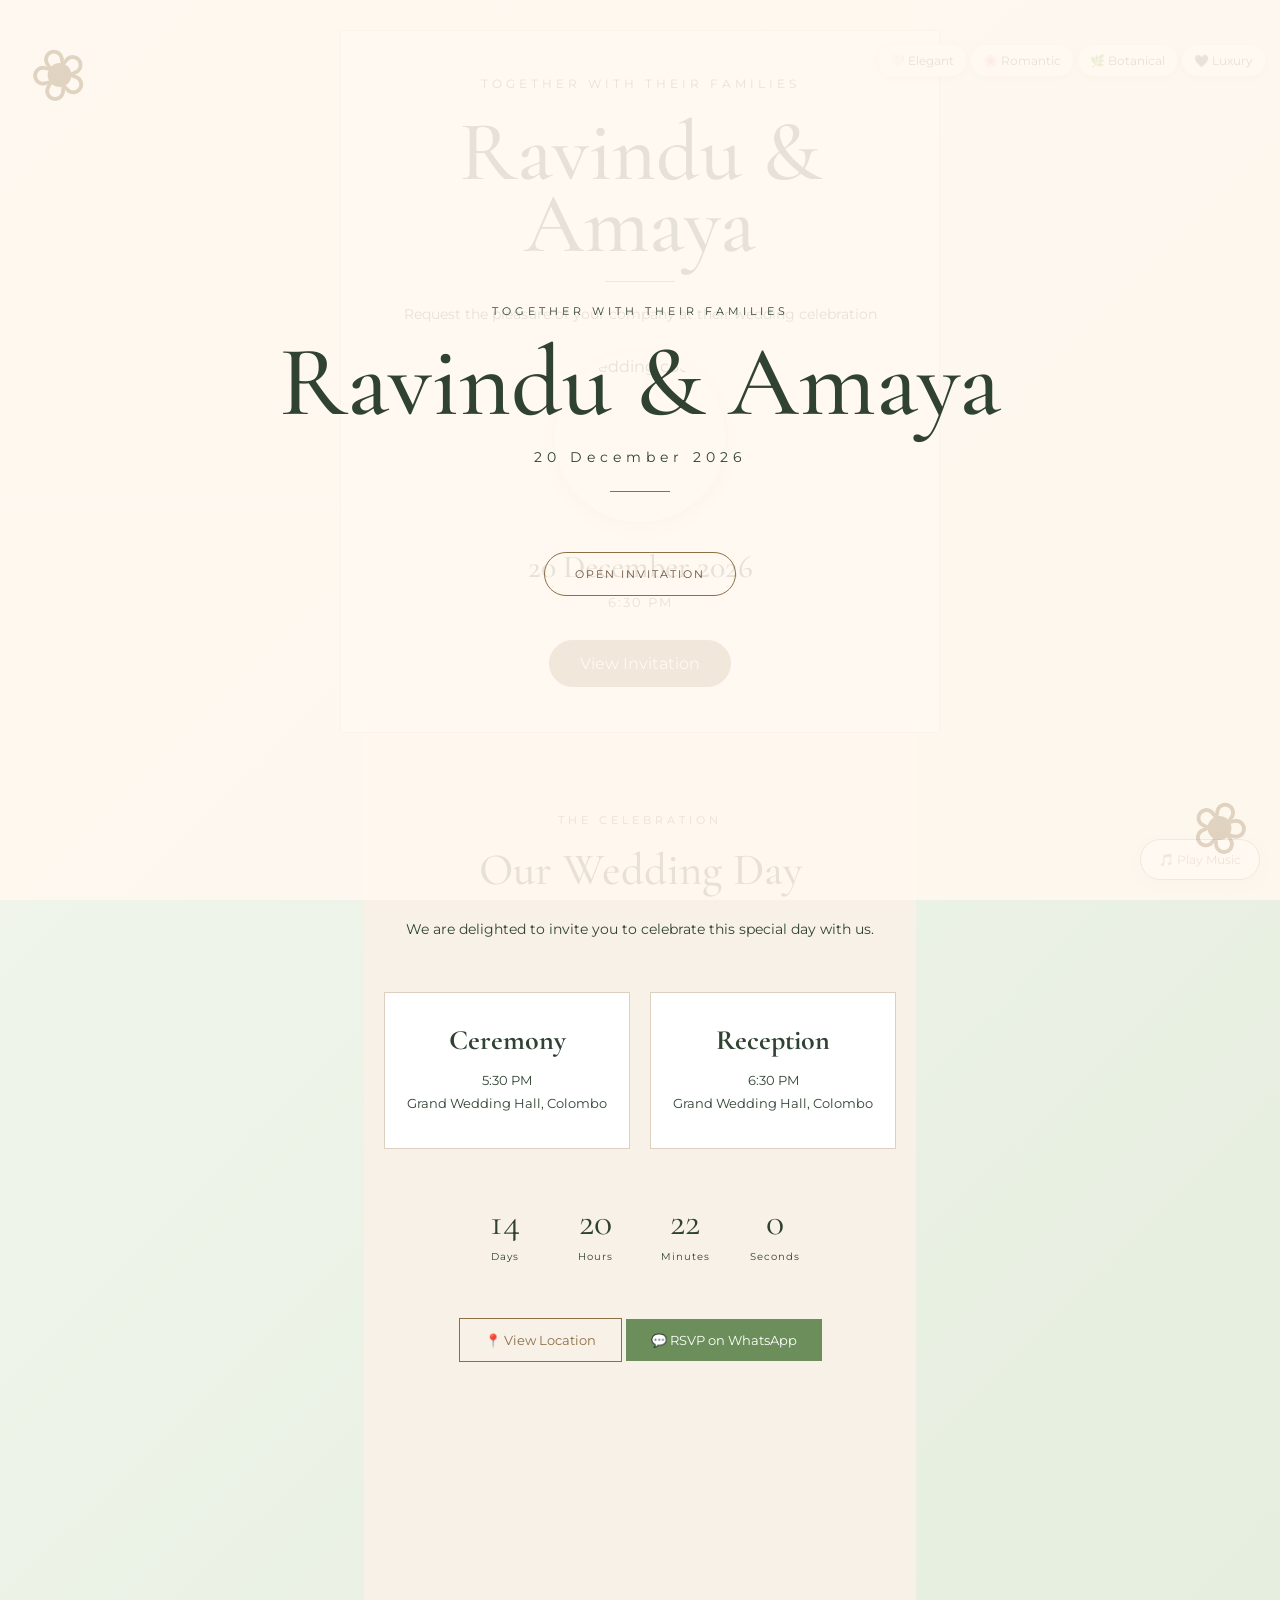
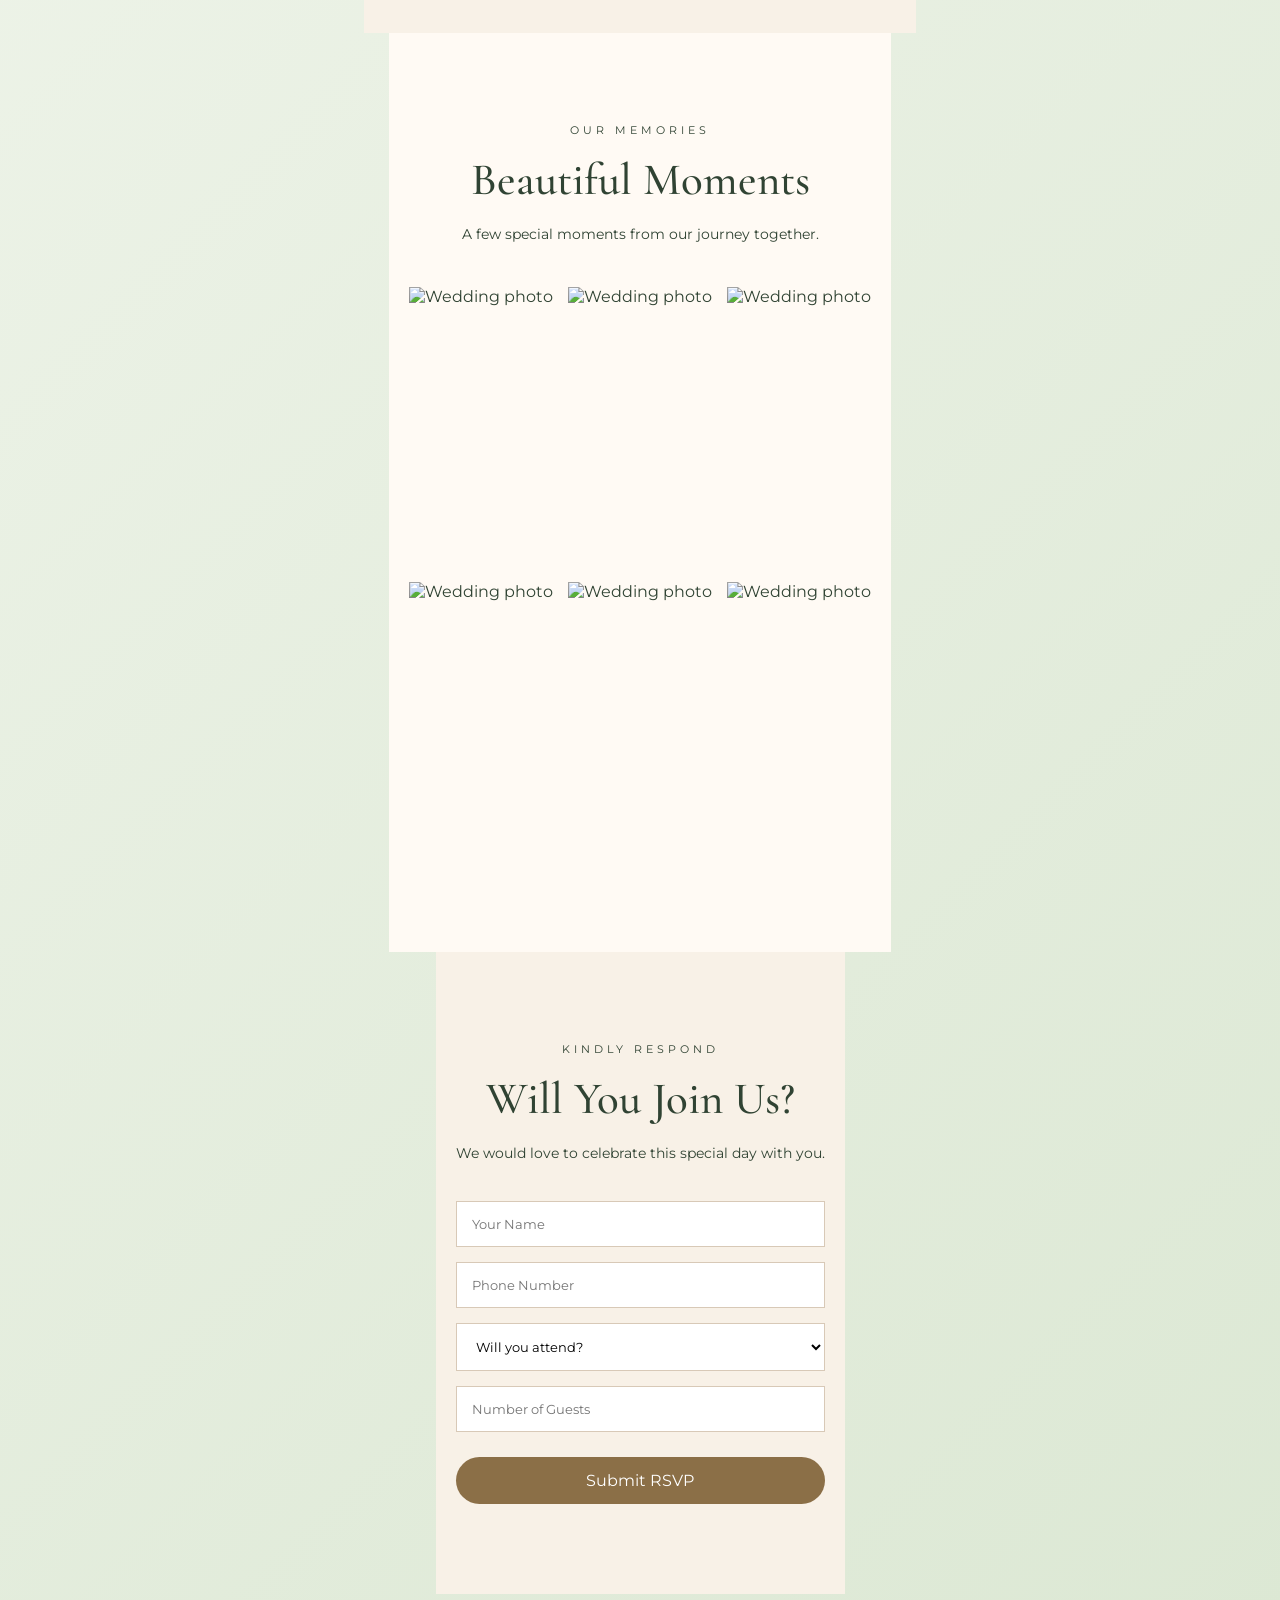
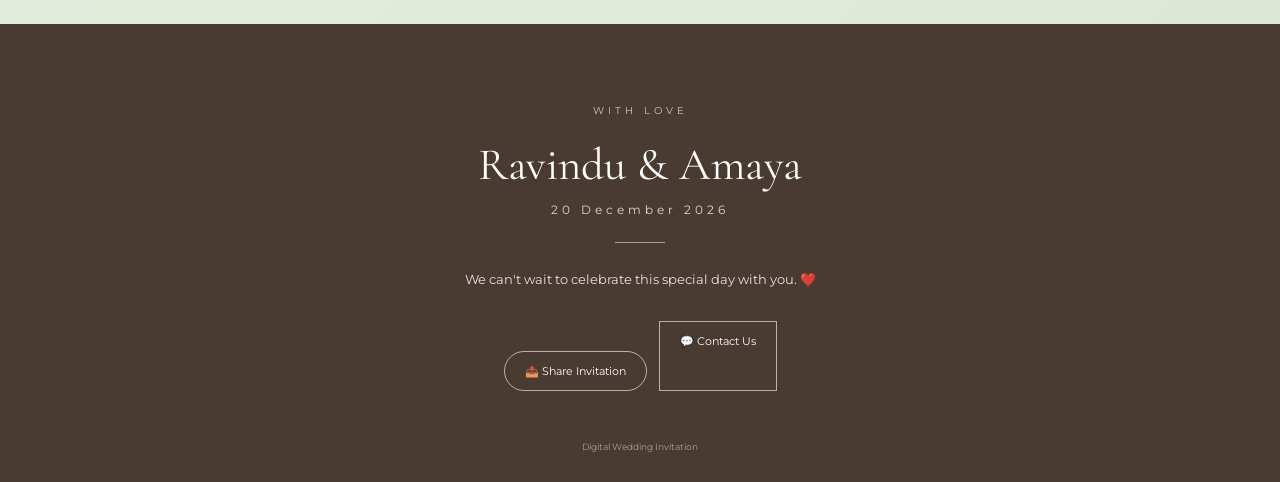
==== index.html @ 3d2cc55f "Add files via upload" ====
<!DOCTYPE html>
<html lang="en">

<head>
    <meta property="og:title"
      content="Kasun & Hiruni Wedding Invitation">

<meta property="og:description"
      content="You are warmly invited to celebrate our special day.">

<meta property="og:image"
      content="images/couple.jpg">

<meta property="og:type"
      content="website">

    <meta charset="UTF-8">

    <meta name="viewport"
          content="width=device-width, initial-scale=1.0">

    <title>Wedding Invitation</title>

    <link rel="stylesheet" href="style.css">


    <!-- Google Fonts -->

    <link rel="preconnect"
          href="https://fonts.googleapis.com">

    <link rel="preconnect"
          href="https://fonts.gstatic.com"
          crossorigin>

    <link href="https://fonts.googleapis.com/css2?family=Cormorant+Garamond:wght@400;500;600&family=Montserrat:wght@300;400&display=swap"
          rel="stylesheet">

</head>


<body id="weddingBody">
<div class="theme-selector">

    <button onclick="changeTheme('elegant')">
        🤍 Elegant
    </button>

    <button onclick="changeTheme('romantic')">
        🌸 Romantic
    </button>

    <button onclick="changeTheme('botanical')">
        🌿 Botanical
    </button>

    <button onclick="changeTheme('luxury')">
        🖤 Luxury
    </button>

</div>

<!-- =====================================
     OPENING SCREEN
===================================== -->

<div class="opening-screen"
     id="openingScreen">


    <div class="floating-hearts">

        <span>♡</span>
        <span>♡</span>
        <span>♡</span>
        <span>♡</span>
        <span>♡</span>

    </div>


    <div class="opening-content">


        <div class="flower flower-top">
            ❀
        </div>


        <div class="flower flower-bottom">
            ❀
        </div>


        <p class="opening-small">
            TOGETHER WITH THEIR FAMILIES
        </p>


        <h1 id="openingCoupleNames">
        </h1>


        <p class="opening-date"
           id="openingWeddingDate">
        </p>


        <div class="opening-line"></div>


        <button class="open-invitation"
                onclick="startInvitation()">

            OPEN INVITATION

        </button>


    </div>

</div>



<!-- =====================================
     MUSIC
===================================== -->

<audio id="weddingMusic"
       loop>

    <source src="music/wedding.mpeg"
            type="audio/mpeg">

</audio>


<button class="music-button"
        onclick="toggleMusic()">

    🎵
    <span id="musicText">
        Play Music
    </span>

</button>



<!-- =====================================
     MAIN CONTENT
===================================== -->

<main class="hero">


    <!-- HERO -->

    <div class="overlay">


        <p class="small-text">
            TOGETHER WITH THEIR FAMILIES
        </p>


        <h1 id="coupleNames">
        </h1>


        <div class="line"></div>


        <p class="invite-text">

            Request the pleasure of your company
            at their wedding celebration

        </p>


        <div class="couple-photo">

            <img src="images/couple.jpg"
                 alt="Wedding couple">

        </div>


        <h2 id="weddingDate">
        </h2>


        <p class="time"
           id="weddingTime">
        </p>


        <button onclick="openInvitation()">

            View Invitation

        </button>


    </div>



<!-- =====================================
     WEDDING DETAILS
===================================== -->

<section class="details"
         id="invitation">


    <p class="section-label">
        THE CELEBRATION
    </p>


    <h2>
        Our Wedding Day
    </h2>


    <p class="details-text">

        We are delighted to invite you
        to celebrate this special day with us.

    </p>



    <div class="event">


        <!-- CEREMONY -->

        <div class="event-box">


            <h3>
                Ceremony
            </h3>


            <p id="ceremonyTime">
            </p>


            <p id="ceremonyVenue">
            </p>


        </div>



        <!-- RECEPTION -->

        <div class="event-box">


            <h3>
                Reception
            </h3>


            <p id="receptionTime">
            </p>


            <p id="receptionVenue">
            </p>


        </div>


    </div>



    <!-- COUNTDOWN -->

    <div class="countdown">


        <div>

            <span id="days">
                00
            </span>

            <small>
                Days
            </small>

        </div>


        <div>

            <span id="hours">
                00
            </span>

            <small>
                Hours
            </small>

        </div>


        <div>

            <span id="minutes">
                00
            </span>

            <small>
                Minutes
            </small>

        </div>


        <div>

            <span id="seconds">
                00
            </span>

            <small>
                Seconds
            </small>

        </div>


    </div>



    <!-- GOOGLE MAPS -->

    <a class="map-button"
       id="mapLink"
       href="#"
       target="_blank">

        📍 View Location

    </a>



    <!-- WHATSAPP RSVP -->

    <a class="whatsapp-button"
       id="whatsappRSVP"
       href="#"
       target="_blank">

        💬 RSVP on WhatsApp

    </a>


</section>



<!-- =====================================
     GALLERY
===================================== -->

<section class="gallery"
         id="gallery">


    <p class="section-label">
        OUR MEMORIES
    </p>


    <h2>
        Beautiful Moments
    </h2>


    <p class="gallery-intro">

        A few special moments from our
        journey together.

    </p>


    <div class="gallery-grid">


        <div class="gallery-item"
             onclick="openLightbox(0)">

            <img src="images/photo1.jpg"
                 alt="Wedding photo"
                 loading="lazy">

        </div>


        <div class="gallery-item"
             onclick="openLightbox(1)">

            <img src="images/photo2.jpg"
                 alt="Wedding photo"
                 loading="lazy">

        </div>


        <div class="gallery-item"
             onclick="openLightbox(2)">

            <img src="images/photo3.jpg"
                 alt="Wedding photo"
                 loading="lazy">

        </div>


        <div class="gallery-item"
             onclick="openLightbox(3)">

            <img src="images/photo4.jpg"
                 alt="Wedding photo"
                 loading="lazy">

        </div>


        <div class="gallery-item"
             onclick="openLightbox(4)">

            <img src="images/photo5.jpg"
                 alt="Wedding photo"
                 loading="lazy">

        </div>


        <div class="gallery-item"
             onclick="openLightbox(5)">

            <img src="images/photo6.jpg"
                 alt="Wedding photo"
                 loading="lazy">

        </div>


    </div>

</section>



<!-- =====================================
     RSVP
===================================== -->

<section class="rsvp"
         id="rsvp">


    <p class="section-label">
        KINDLY RESPOND
    </p>


    <h2>
        Will You Join Us?
    </h2>


    <p class="rsvp-intro">

        We would love to celebrate
        this special day with you.

    </p>


    <form id="rsvpForm">


        <input type="text"
               id="guestName"
               placeholder="Your Name"
               required>


        <input type="tel"
               id="guestPhone"
               placeholder="Phone Number"
               required>


        <select id="attendance"
                required>

            <option value="">
                Will you attend?
            </option>

            <option value="Yes, I will attend">
                Yes, I will attend ❤️
            </option>

            <option value="Sorry, I cannot attend">
                Sorry, I cannot attend
            </option>

        </select>


        <input type="number"
               id="guestCount"
               min="1"
               max="10"
               placeholder="Number of Guests"
               required>


        <button type="submit">
            Submit RSVP
        </button>


    </form>


</section>


</main>



<!-- =====================================
     PHOTO LIGHTBOX
===================================== -->

<div class="lightbox"
     id="lightbox">


    <button class="close-btn"
            onclick="closeLightbox()">

        ×

    </button>


    <button class="prev-btn"
            onclick="changePhoto(-1)">

        ‹

    </button>


    <img id="lightboxImage"
         src=""
         alt="Wedding photo">


    <button class="next-btn"
            onclick="changePhoto(1)">

        ›

    </button>


</div>



<!-- =====================================
     FOOTER
===================================== -->

<footer class="footer">


    <div class="footer-content">


        <p class="footer-small">
            WITH LOVE
        </p>


        <h2 id="footerCoupleNames">
        </h2>


        <p class="footer-date"
           id="footerWeddingDate">
        </p>


        <div class="footer-line"></div>


        <p class="footer-message">

            We can't wait to celebrate
            this special day with you. ❤️

        </p>


        <div class="footer-buttons">


            <button onclick="shareInvitation()">

                📤 Share Invitation

            </button>


            <a id="contactWhatsApp"
               href="#"
               target="_blank">

                💬 Contact Us

            </a>


        </div>


        <p class="copyright">

            Digital Wedding Invitation

        </p>


    </div>


</footer>



<!-- =====================================
     JAVASCRIPT
===================================== -->

<script src="config.js"></script>

<script src="script.js"></script>


</body>

</html>
---- style.css ----
* {
    margin: 0;
    padding: 0;
    box-sizing: border-box;
}

body {
    font-family: Georgia, serif;
    background: #f8f1e7;
    color: #4b3a2f;
}

.hero {
    min-height: 100vh;

    display: flex;
    flex-direction: column;
    justify-content: center;
    align-items: center;

    text-align: center;

    padding: 30px;
}

.welcome {
    font-size: 18px;
    margin-bottom: 20px;
}

h1 {
    font-size: 55px;
    font-weight: normal;
    margin-bottom: 20px;
}

.invite {
    font-size: 18px;
    margin-bottom: 25px;
}

h2 {
    font-size: 28px;
    margin-bottom: 10px;
}

button {
    margin-top: 30px;
    padding: 12px 30px;

    border: none;
    border-radius: 25px;

    background: #8b6f47;
    color: white;

    font-size: 16px;
    cursor: pointer;
}
* {
    margin: 0;
    padding: 0;
    box-sizing: border-box;
}

body {
    font-family: 'Montserrat', sans-serif;
    color: #4a3b32;
}

.hero {
    min-height: 100vh;

    background:
        linear-gradient(
            rgba(255, 248, 239, 0.82),
            rgba(255, 248, 239, 0.82)
        ),
        url("images/couple.jpg");

    background-size: cover;
    background-position: center;

    display: flex;
    justify-content: center;
    align-items: center;

    padding: 30px 15px;
}

.overlay {
    width: 100%;
    max-width: 600px;

    text-align: center;

    padding: 45px 25px;

    background: rgba(255, 255, 255, 0.75);

    border: 1px solid rgba(140, 110, 70, 0.3);

    backdrop-filter: blur(5px);
}

.small-text {
    font-size: 12px;
    letter-spacing: 4px;
    margin-bottom: 25px;
}

h1 {
    font-family: 'Cormorant Garamond', serif;

    font-size: clamp(55px, 12vw, 85px);

    font-weight: 500;

    line-height: 0.85;

    margin-bottom: 20px;
}

h1 span {
    display: block;

    font-size: 35px;

    margin: 10px 0;
}

.line {
    width: 70px;
    height: 1px;

    background: #8b6f47;

    margin: 20px auto;
}

.invite-text {
    font-size: 14px;

    line-height: 1.8;

    margin-bottom: 25px;
}

.couple-photo {
    width: 170px;
    height: 170px;

    margin: 0 auto 25px;

    border-radius: 50%;

    overflow: hidden;

    border: 5px solid rgba(255, 255, 255, 0.8);

    box-shadow: 0 5px 20px rgba(0,0,0,0.15);
}

.couple-photo img {
    width: 100%;
    height: 100%;

    object-fit: cover;
}

h2 {
    font-family: 'Cormorant Garamond', serif;

    font-size: 32px;

    font-weight: 500;

    margin-bottom: 8px;
}

.time {
    font-size: 13px;

    letter-spacing: 2px;
}

button {
    margin-top: 30px;

    padding: 13px 30px;

    border: 1px solid #8b6f47;

    background: #8b6f47;

    color: white;

    font-family: 'Montserrat', sans-serif;

    cursor: pointer;

    transition: 0.3s;
}

button:hover {
    background: transparent;

    color: #8b6f47;
}
.details {
    min-height: 100vh;

    padding: 80px 20px;

    text-align: center;

    background: #f8f1e7;
}

.section-label {
    font-size: 11px;

    letter-spacing: 4px;

    margin-bottom: 15px;
}

.details h2 {
    font-size: 45px;

    margin-bottom: 20px;
}

.details-text {
    max-width: 500px;

    margin: auto;

    line-height: 1.8;

    font-size: 14px;
}

.event {
    max-width: 600px;

    margin: 50px auto;

    display: flex;

    gap: 20px;
}

.event-box {
    flex: 1;

    padding: 30px 15px;

    background: white;

    border: 1px solid #ddd0c0;
}

.event-box h3 {
    font-family: 'Cormorant Garamond', serif;

    font-size: 28px;

    margin-bottom: 15px;
}

.event-box p {
    font-size: 13px;

    margin: 7px;
}

.countdown {
    display: flex;

    justify-content: center;

    gap: 25px;

    margin: 40px 0;
}

.countdown div {
    min-width: 65px;
}

.countdown span {
    display: block;

    font-family: 'Cormorant Garamond', serif;

    font-size: 38px;
}

.countdown small {
    font-size: 10px;

    letter-spacing: 1px;
}

.map-button {
    display: inline-block;

    padding: 13px 25px;

    border: 1px solid #8b6f47;

    color: #8b6f47;

    text-decoration: none;

    font-size: 13px;

    transition: 0.3s;
}

.map-button:hover {
    background: #8b6f47;

    color: white;
}

@media (max-width: 600px) {

    .event {
        flex-direction: column;
    }

    .countdown {
        gap: 12px;
    }

    .countdown span {
        font-size: 30px;
    }

}
.gallery {
    padding: 90px 20px;

    text-align: center;

    background: #fffaf4;
}

.gallery h2 {
    font-size: 45px;

    margin-bottom: 15px;
}

.gallery-intro {
    font-size: 14px;

    line-height: 1.8;

    margin-bottom: 40px;
}

.gallery-grid {
    max-width: 900px;

    margin: auto;

    display: grid;

    grid-template-columns: repeat(3, 1fr);

    gap: 15px;
}

.gallery-item {
    height: 280px;

    overflow: hidden;

    cursor: pointer;
}

.gallery-item img {
    width: 100%;
    height: 100%;

    object-fit: cover;

    transition: transform 0.5s ease;
}

.gallery-item:hover img {
    transform: scale(1.08);
}


@media (max-width: 700px) {

    .gallery-grid {
        grid-template-columns: repeat(2, 1fr);
    }

    .gallery-item {
        height: 220px;
    }

}

@media (max-width: 450px) {

    .gallery-grid {
        grid-template-columns: 1fr 1fr;
    }

    .gallery-item {
        height: 180px;
    }

}
/* LIGHTBOX */

.lightbox {
    position: fixed;

    top: 0;
    left: 0;

    width: 100%;
    height: 100%;

    background: rgba(0, 0, 0, 0.92);

    display: none;

    justify-content: center;
    align-items: center;

    z-index: 9999;
}

.lightbox img {
    max-width: 85%;
    max-height: 85%;

    object-fit: contain;
}

.close-btn,
.prev-btn,
.next-btn {
    position: absolute;

    border: none;

    background: transparent;

    color: white;

    cursor: pointer;

    font-size: 45px;

    padding: 10px;
}

.close-btn {
    top: 20px;
    right: 25px;

    font-size: 40px;
}

.prev-btn {
    left: 20px;
}

.next-btn {
    right: 20px;
}

.close-btn:hover,
.prev-btn:hover,
.next-btn:hover {
    opacity: 0.6;
}
.whatsapp-button {
    display: inline-block;

    margin-top: 15px;

    padding: 13px 25px;

    background: #6b8e5a;

    color: white;

    text-decoration: none;

    font-size: 13px;

    transition: 0.3s;
}

.whatsapp-button:hover {
    opacity: 0.8;
}
.music-button {
    position: fixed;

    bottom: 20px;
    right: 20px;

    z-index: 1000;

    padding: 12px 18px;

    border: 1px solid #8b6f47;

    border-radius: 30px;

    background: rgba(255, 255, 255, 0.9);

    color: #6b5238;

    font-family: 'Montserrat', sans-serif;

    font-size: 12px;

    cursor: pointer;

    box-shadow: 0 4px 15px rgba(0,0,0,0.1);
}

.music-button:hover {
    background: #8b6f47;

    color: white;
}
/* OPENING SCREEN */

.opening-screen {
    position: fixed;

    top: 0;
    left: 0;

    width: 100%;
    height: 100vh;

    z-index: 10000;

    display: flex;

    justify-content: center;
    align-items: center;

    text-align: center;

    background:
        linear-gradient(
            rgba(255, 248, 239, 0.88),
            rgba(255, 248, 239, 0.88)
        ),
        url("images/couple.jpg");

    background-size: cover;
    background-position: center;

    transition: opacity 1s ease,
                visibility 1s ease;
}

.opening-content {
    padding: 40px 25px;

    animation: openingFade 1.5s ease;
}

.opening-small {
    font-size: 11px;

    letter-spacing: 4px;

    margin-bottom: 25px;
}

.opening-content h1 {
    font-family: 'Cormorant Garamond', serif;

    font-size: clamp(60px, 14vw, 100px);

    font-weight: 500;

    line-height: 0.8;

    margin-bottom: 25px;
}

.opening-content h1 span {
    display: block;

    font-size: 35px;

    margin: 12px 0;
}

.opening-date {
    font-size: 14px;

    letter-spacing: 5px;

    margin-bottom: 25px;
}

.opening-line {
    width: 60px;

    height: 1px;

    background: #8b6f47;

    margin: 0 auto 30px;
}

.open-invitation {
    padding: 14px 30px;

    border: 1px solid #8b6f47;

    background: transparent;

    color: #6b5238;

    font-family: 'Montserrat', sans-serif;

    font-size: 11px;

    letter-spacing: 2px;

    cursor: pointer;

    transition: 0.4s;
}

.open-invitation:hover {
    background: #8b6f47;

    color: white;
}


/* OPENING ANIMATION */

@keyframes openingFade {

    from {
        opacity: 0;

        transform: translateY(20px);
    }

    to {
        opacity: 1;

        transform: translateY(0);
    }

}


/* SCREEN CLOSE */

.opening-screen.hide {
    opacity: 0;

    visibility: hidden;

    pointer-events: none;
}
.flower {
    position: absolute;

    font-size: 70px;

    color: #a88f6a;

    opacity: 0.35;

    pointer-events: none;

    animation: flowerFloat 4s ease-in-out infinite;
}

.flower-top {
    top: 30px;
    left: 30px;

    transform: rotate(-20deg);
}

.flower-bottom {
    bottom: 30px;
    right: 30px;

    transform: rotate(20deg);

    animation-delay: 1s;
}

@keyframes flowerFloat {

    0%,
    100% {
        transform: translateY(0) rotate(0deg);
    }

    50% {
        transform: translateY(-10px) rotate(5deg);
    }

}
.floating-hearts {
    position: fixed;

    bottom: 0;
    left: 0;

    width: 100%;
    height: 100%;

    pointer-events: none;

    overflow: hidden;

    z-index: 5;
}

.floating-hearts span {
    position: absolute;

    bottom: -30px;

    font-size: 20px;

    opacity: 0;

    animation: heartFloat 8s linear infinite;
}

.floating-hearts span:nth-child(1) {
    left: 10%;
    animation-delay: 1s;
}

.floating-hearts span:nth-child(2) {
    left: 30%;
    animation-delay: 3s;
}

.floating-hearts span:nth-child(3) {
    left: 50%;
    animation-delay: 5s;
}

.floating-hearts span:nth-child(4) {
    left: 70%;
    animation-delay: 2s;
}

.floating-hearts span:nth-child(5) {
    left: 90%;
    animation-delay: 4s;
}

@keyframes heartFloat {

    0% {
        bottom: -30px;
        opacity: 0;
    }

    20% {
        opacity: 0.5;
    }

    80% {
        opacity: 0.3;
    }

    100% {
        bottom: 100%;
        opacity: 0;
    }

}
.rsvp {
    padding: 90px 20px;

    text-align: center;

    background: #f8f1e7;
}

.rsvp h2 {
    font-size: 45px;

    margin-bottom: 15px;
}

.rsvp-intro {
    font-size: 14px;

    line-height: 1.8;

    margin-bottom: 35px;
}

#rsvpForm {
    width: 100%;

    max-width: 450px;

    margin: auto;

    display: flex;

    flex-direction: column;

    gap: 15px;
}

#rsvpForm input,
#rsvpForm select {
    width: 100%;

    padding: 14px 15px;

    border: 1px solid #d8c9b7;

    background: white;

    font-family: 'Montserrat', sans-serif;

    font-size: 13px;

    outline: none;
}

#rsvpForm input:focus,
#rsvpForm select:focus {
    border-color: #8b6f47;
}

#rsvpForm button {
    margin-top: 10px;

    padding: 14px;

    border: none;

    background: #8b6f47;

    color: white;

    font-family: 'Montserrat', sans-serif;

    cursor: pointer;

    transition: 0.3s;
}

#rsvpForm button:hover {
    opacity: 0.8;
}
.footer {
    padding: 80px 20px 30px;

    text-align: center;

    background: #4a3b32;

    color: white;
}

.footer-content {
    max-width: 600px;

    margin: auto;
}

.footer-small {
    font-size: 10px;

    letter-spacing: 4px;

    opacity: 0.7;

    margin-bottom: 20px;
}

.footer h2 {
    font-family: 'Cormorant Garamond', serif;

    font-size: 45px;

    font-weight: 400;

    margin-bottom: 10px;
}

.footer-date {
    font-size: 12px;

    letter-spacing: 4px;

    opacity: 0.8;
}

.footer-line {
    width: 50px;

    height: 1px;

    background: rgba(255,255,255,0.5);

    margin: 25px auto;
}

.footer-message {
    font-size: 13px;

    line-height: 1.8;

    opacity: 0.85;
}

.footer-buttons {
    display: flex;

    justify-content: center;

    gap: 12px;

    margin-top: 30px;

    flex-wrap: wrap;
}

.footer-buttons button,
.footer-buttons a {
    padding: 12px 20px;

    border: 1px solid rgba(255,255,255,0.6);

    background: transparent;

    color: white;

    text-decoration: none;

    font-family: 'Montserrat', sans-serif;

    font-size: 11px;

    cursor: pointer;

    transition: 0.3s;
}

.footer-buttons button:hover,
.footer-buttons a:hover {
    background: white;

    color: #4a3b32;
}

.copyright {
    margin-top: 50px;

    font-size: 9px;

    opacity: 0.5;
}
.order-container {
    max-width: 600px;
    margin: 40px auto;
    padding: 30px;
    background: white;
    border-radius: 15px;
    box-shadow: 0 5px 25px rgba(0,0,0,0.1);
}

.order-container h1 {
    text-align: center;
    margin-bottom: 10px;
}

.order-container h2 {
    margin-top: 30px;
}

.order-container label {
    display: block;
    margin-top: 15px;
    margin-bottom: 5px;
    font-weight: bold;
}

.order-container input,
.order-container textarea {
    width: 100%;
    padding: 12px;
    border: 1px solid #ddd;
    border-radius: 8px;
    box-sizing: border-box;
}

.order-container button {
    width: 100%;
    padding: 14px;
    margin-top: 25px;
    border: none;
    border-radius: 8px;
    background: #222;
    color: white;
    font-size: 16px;
    cursor: pointer;
}
/* Mobile Responsive Design */

@media (max-width: 768px) {

    body {
        font-size: 16px;
    }

    .hero {
        min-height: 100vh;
        padding: 30px 20px;
    }

    .hero h1 {
        font-size: 42px;
        line-height: 1.1;
    }

    .hero p {
        font-size: 16px;
    }

    .couple-image {
        width: 220px;
        height: 220px;
    }

    .event-container {
        grid-template-columns: 1fr;
        gap: 20px;
    }

    .gallery {
        grid-template-columns: repeat(2, 1fr);
        gap: 10px;
    }

    .gallery img {
        width: 100%;
        height: 160px;
        object-fit: cover;
    }

    .countdown {
        grid-template-columns: repeat(2, 1fr);
        gap: 10px;
    }

    .countdown-box {
        padding: 15px 5px;
    }

    .countdown-box h2 {
        font-size: 28px;
    }

    .map-button,
    .whatsapp-button,
    .share-button {
        width: 90%;
        max-width: 350px;
    }

    .rsvp-form {
        width: 90%;
        margin: auto;
    }

}
@media (max-width: 480px) {

    .hero h1 {
        font-size: 34px;
    }

    .hero {
        padding: 20px 15px;
    }

    .couple-image {
        width: 180px;
        height: 180px;
    }

    .gallery img {
        height: 130px;
    }

    .countdown-box h2 {
        font-size: 24px;
    }

}
/* Elegant White Theme */

.theme-elegant {
    background: #fffaf7;
    color: #333;
}

.theme-elegant .hero {
    background: linear-gradient(
        135deg,
        #fffaf7,
        #f7eee8
    );
}

.theme-elegant .hero h1 {
    font-family: "Cormorant Garamond", serif;
    letter-spacing: 2px;
}

.theme-elegant .event-card {
    background: #ffffff;
    border: 1px solid #eadfd8;
}

.theme-elegant button,
.theme-elegant .map-button,
.theme-elegant .whatsapp-button {
    background: #8b6f61;
    color: white;
}
.theme-romantic {
    background: #fff5f7;
    color: #4a3036;
}

.theme-romantic .hero {
    background: linear-gradient(
        135deg,
        #fff5f7,
        #f9dfe5
    );
}
.theme-botanical {
    background: #f5f8f1;
    color: #304333;
}

.theme-botanical .hero {
    background: linear-gradient(
        135deg,
        #f5f8f1,
        #dce8d4
    );
}
.theme-luxury {
    background: #151515;
    color: #f5f5f5;
}

.theme-luxury .hero {
    background: #151515;
}

.theme-luxury .event-card {
    background: #222;
    color: white;
}
.theme-selector {
    position: fixed;
    top: 15px;
    right: 15px;
    z-index: 9999;

    display: flex;
    gap: 5px;
    flex-wrap: wrap;
    justify-content: flex-end;
}

.theme-selector button {
    padding: 8px 12px;
    border: none;
    border-radius: 20px;
    background: white;
    color: #333;
    box-shadow: 0 2px 10px rgba(0,0,0,0.15);
    cursor: pointer;
    font-size: 12px;
}
@media (max-width: 480px) {

    .theme-selector {
        top: 10px;
        right: 10px;
        left: 10px;

        justify-content: center;
    }

    .theme-selector button {
        font-size: 11px;
        padding: 7px 10px;
    }

}
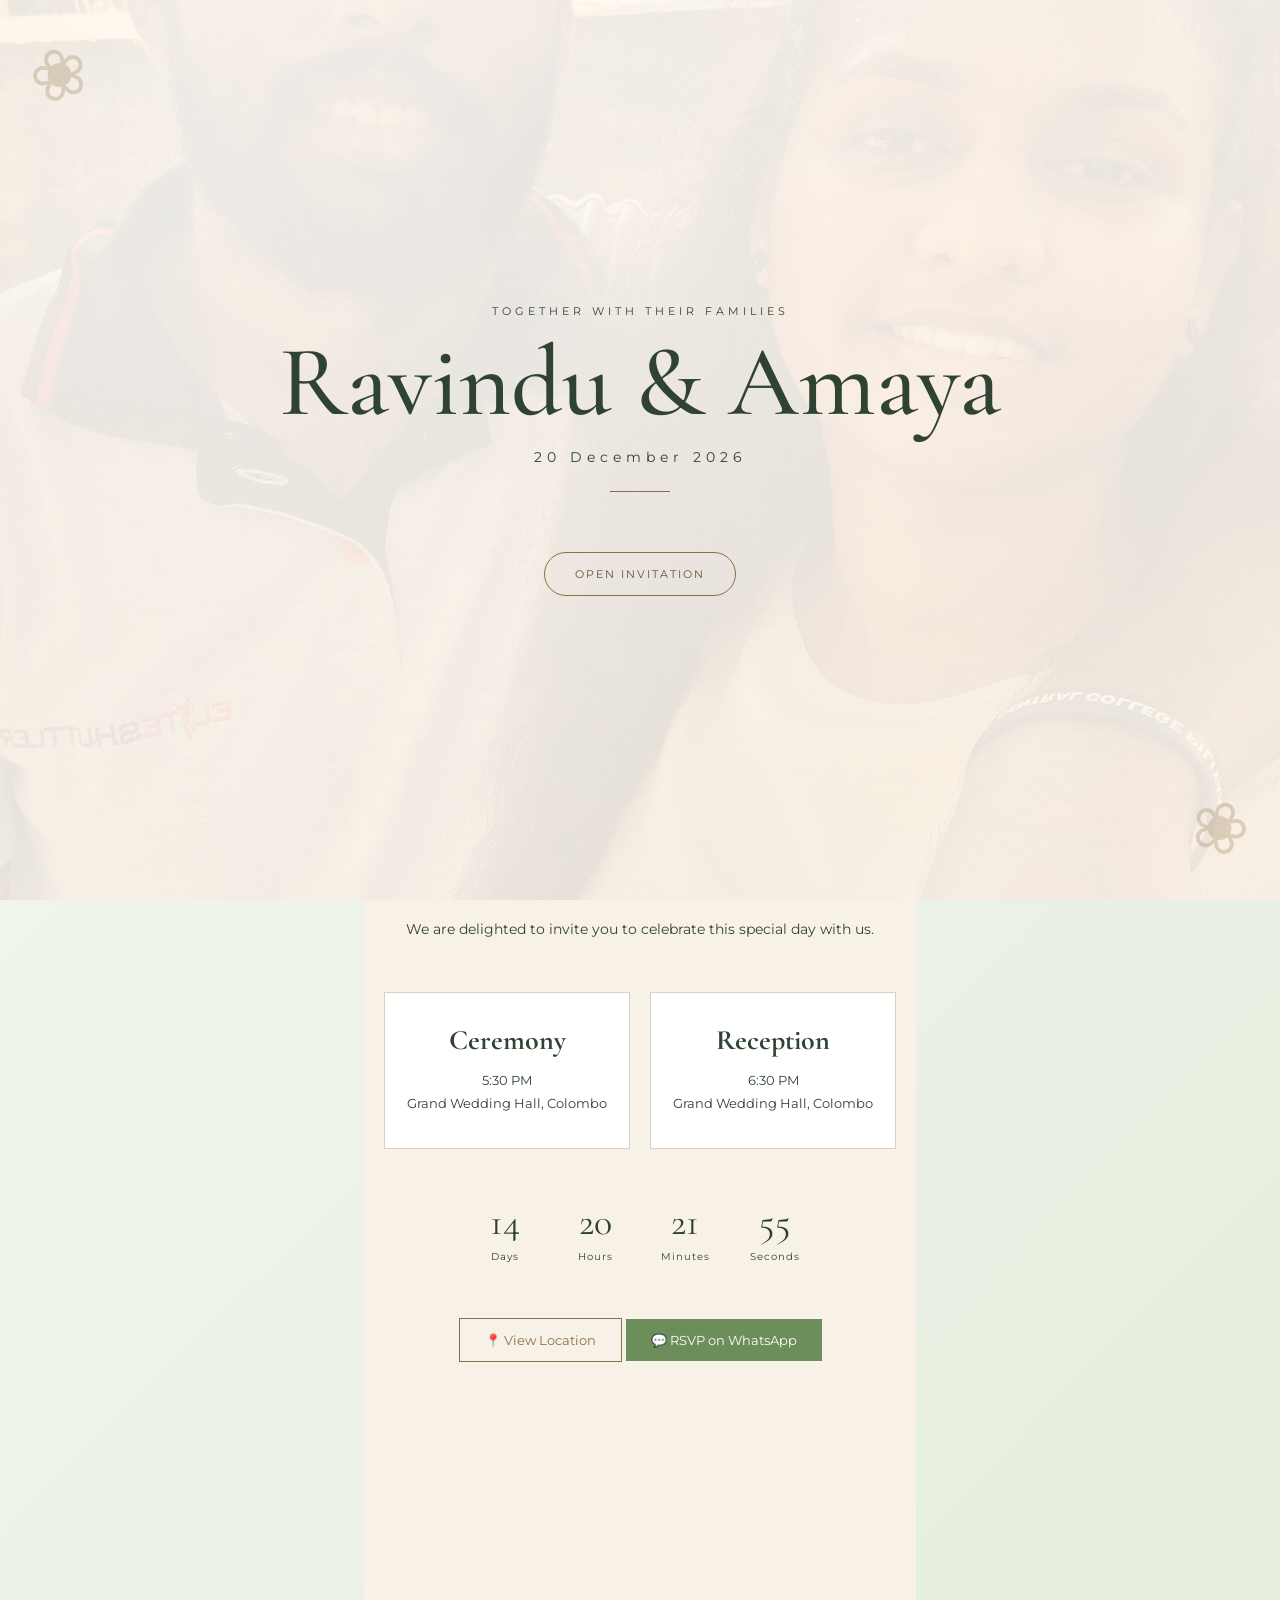
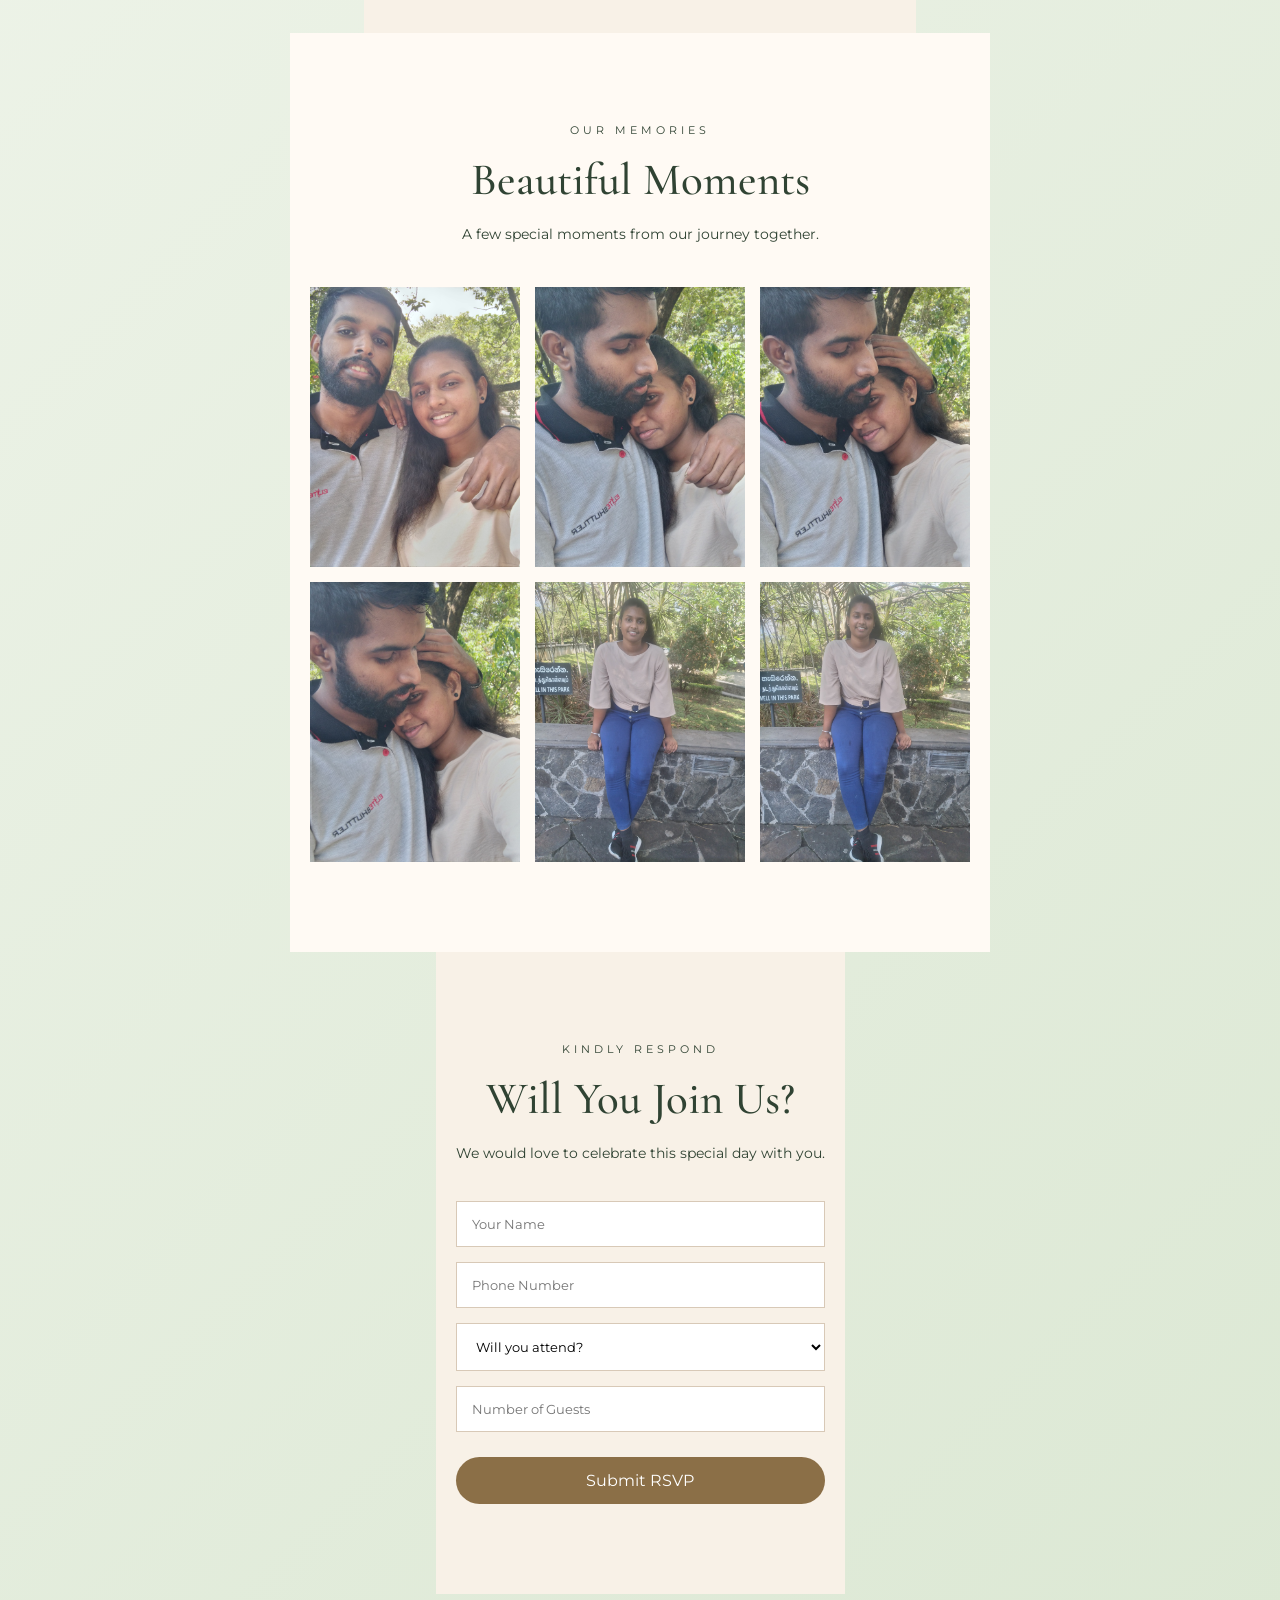
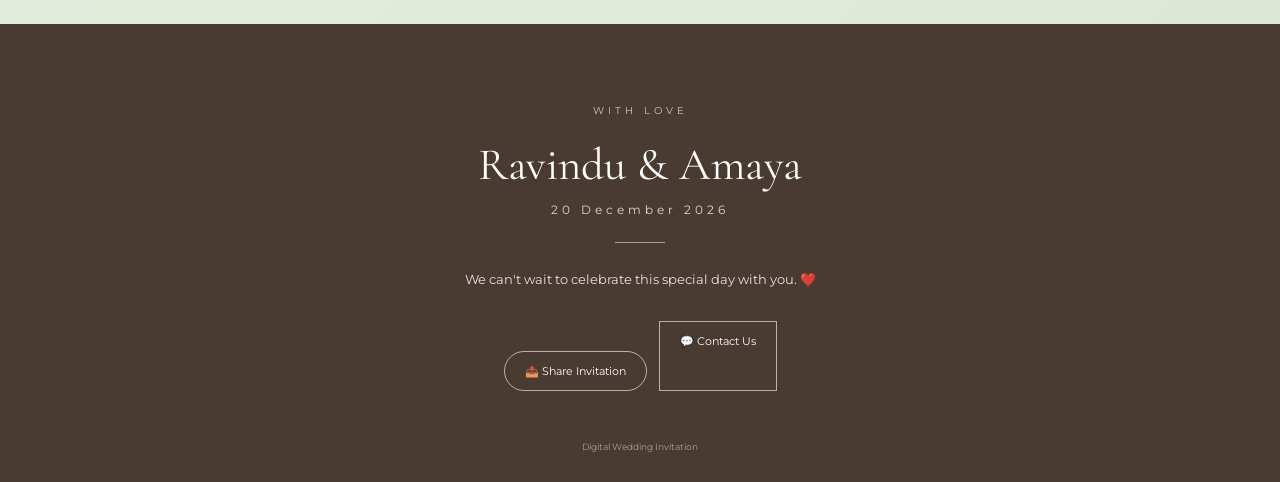
==== commit 96f84692: "Fix image and music paths" ====
--- a/index.html
+++ b/index.html
@@ -1,6 +1,5 @@
 <!DOCTYPE html>
 <html lang="en">
-
 <head>
     <meta property="og:title"
       content="Kasun & Hiruni Wedding Invitation">
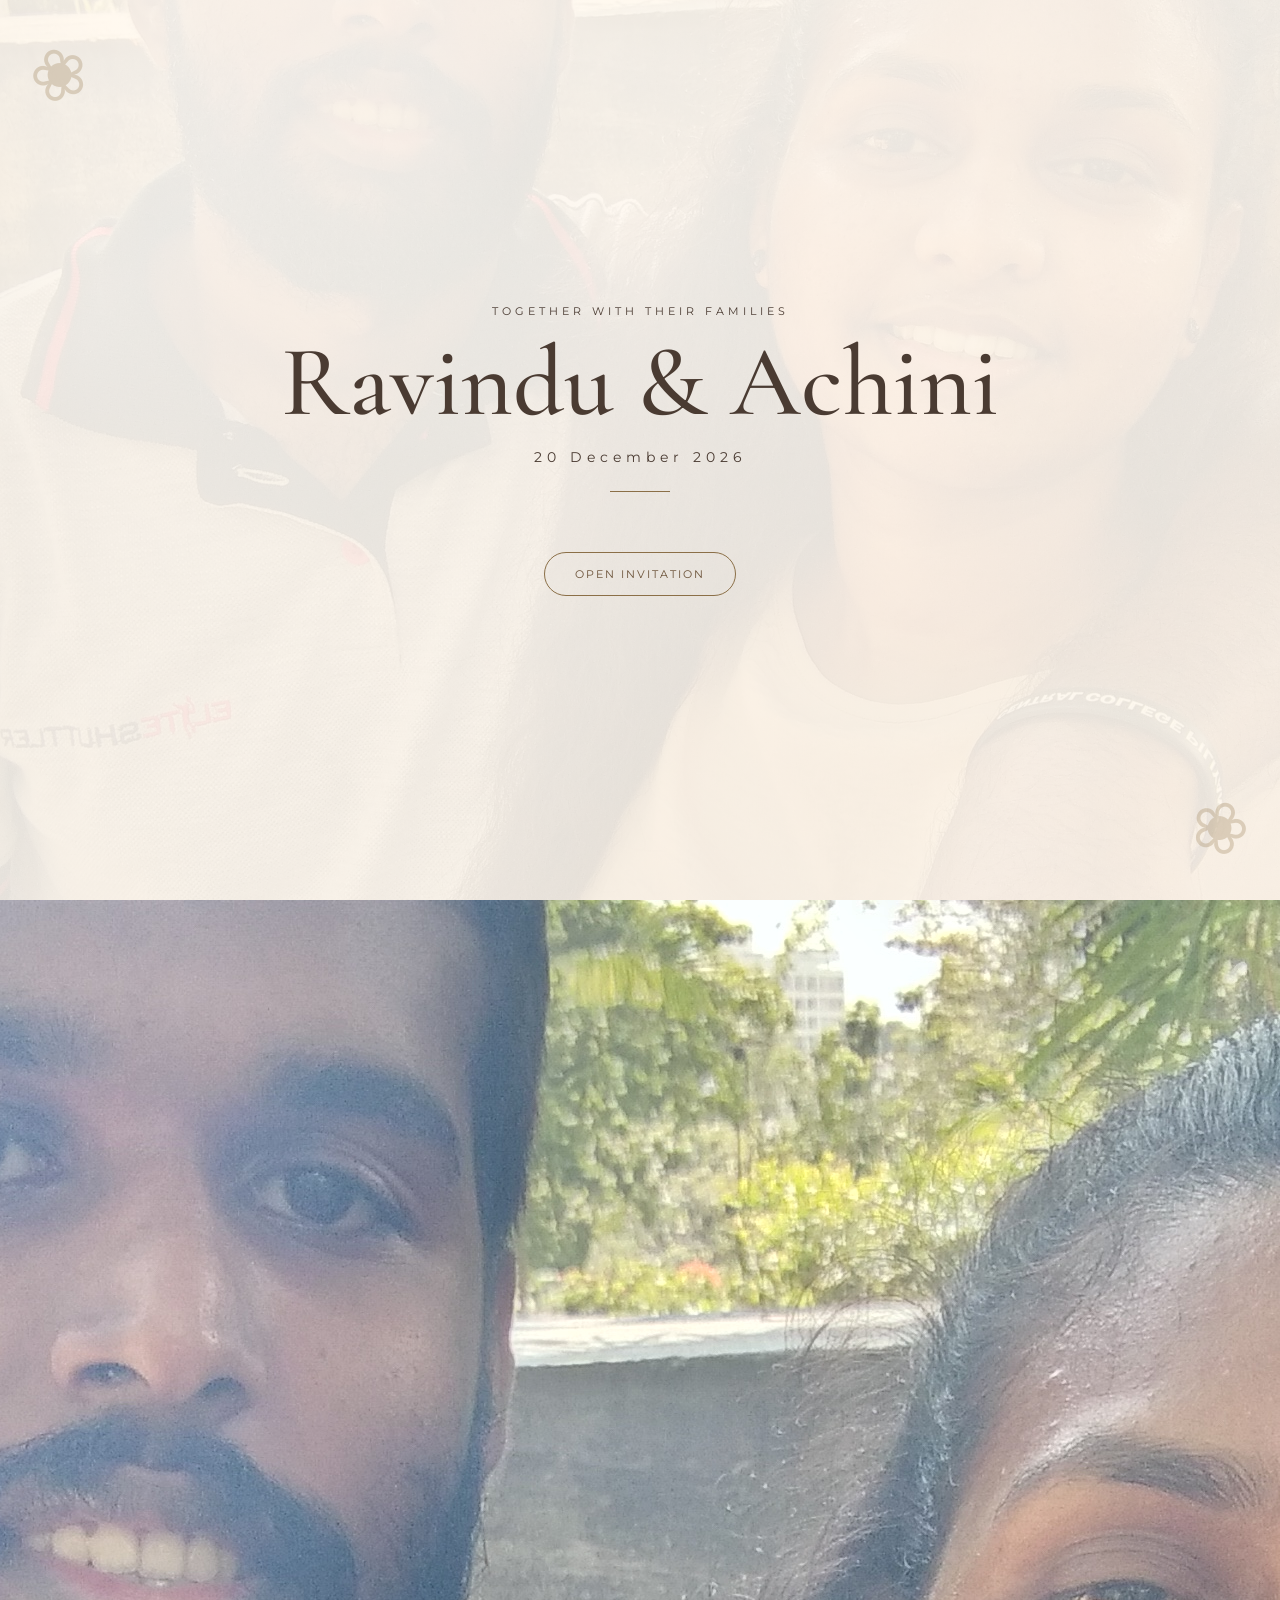
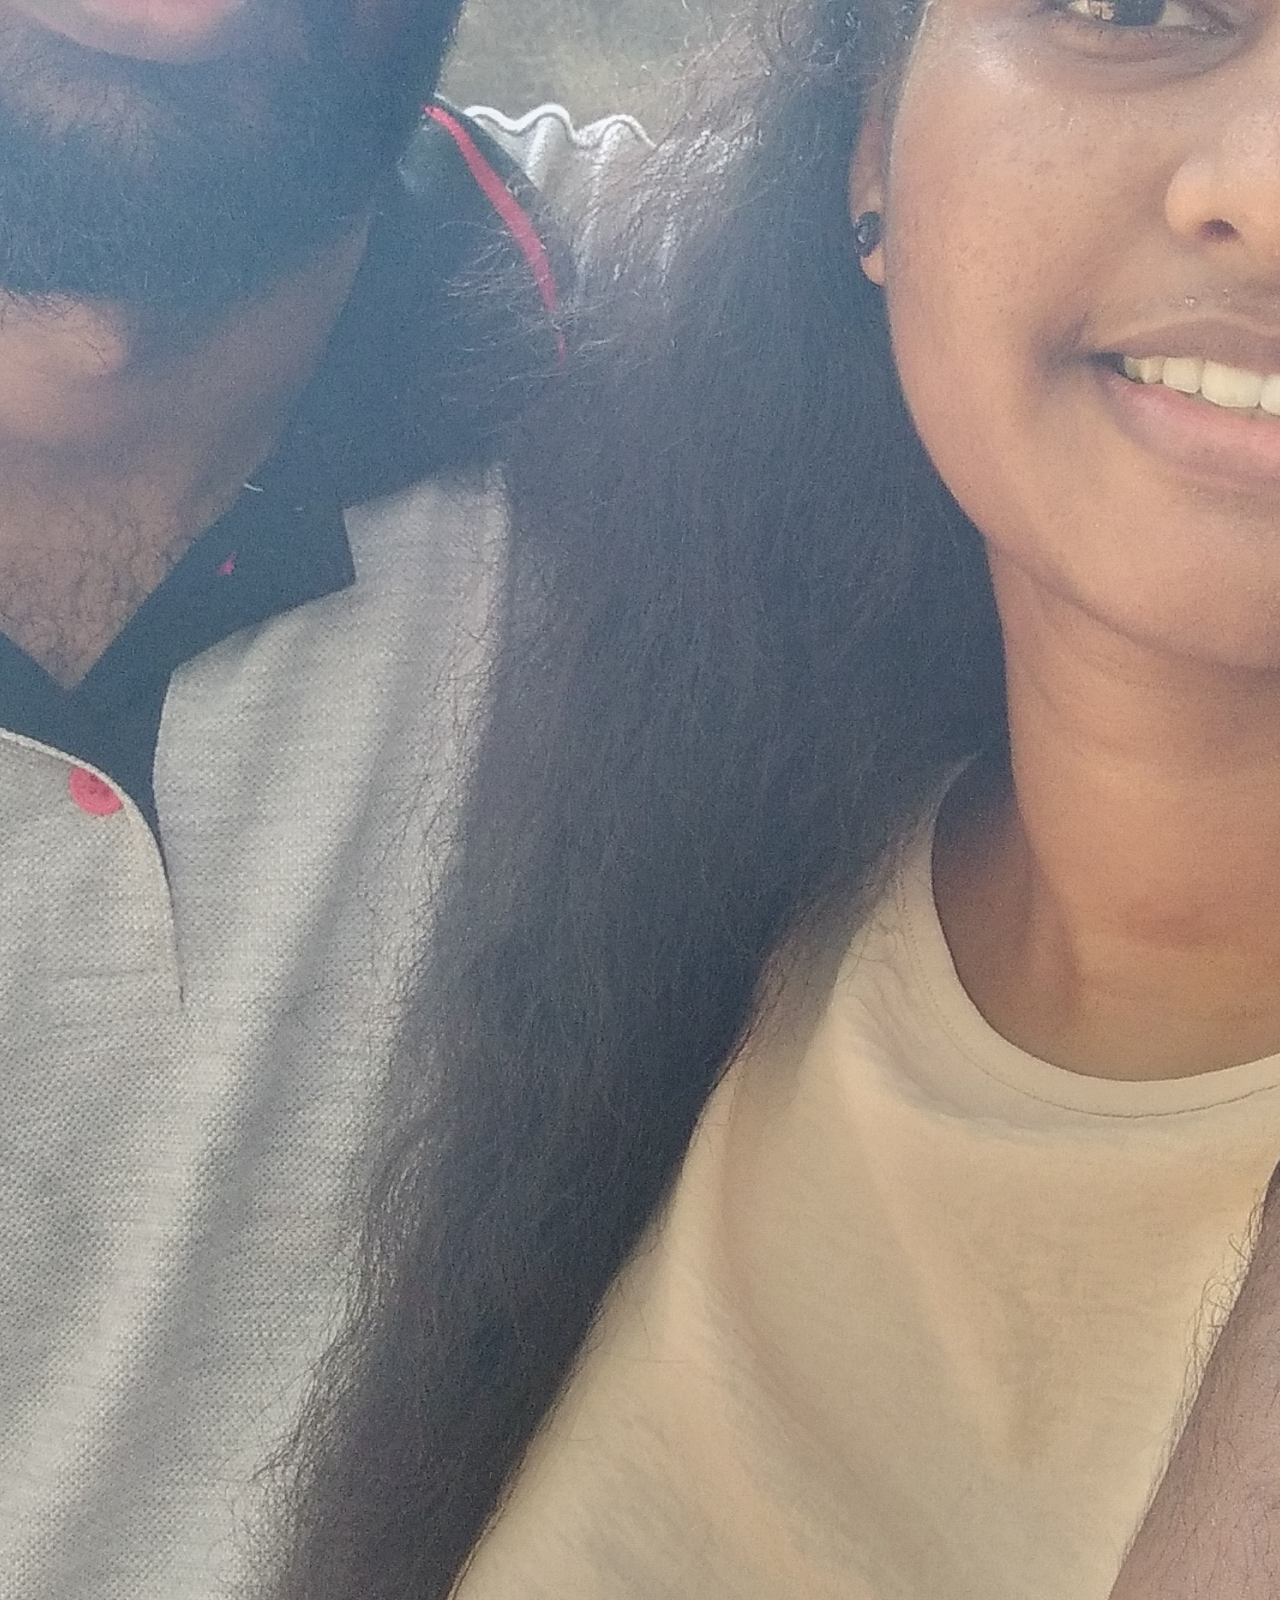
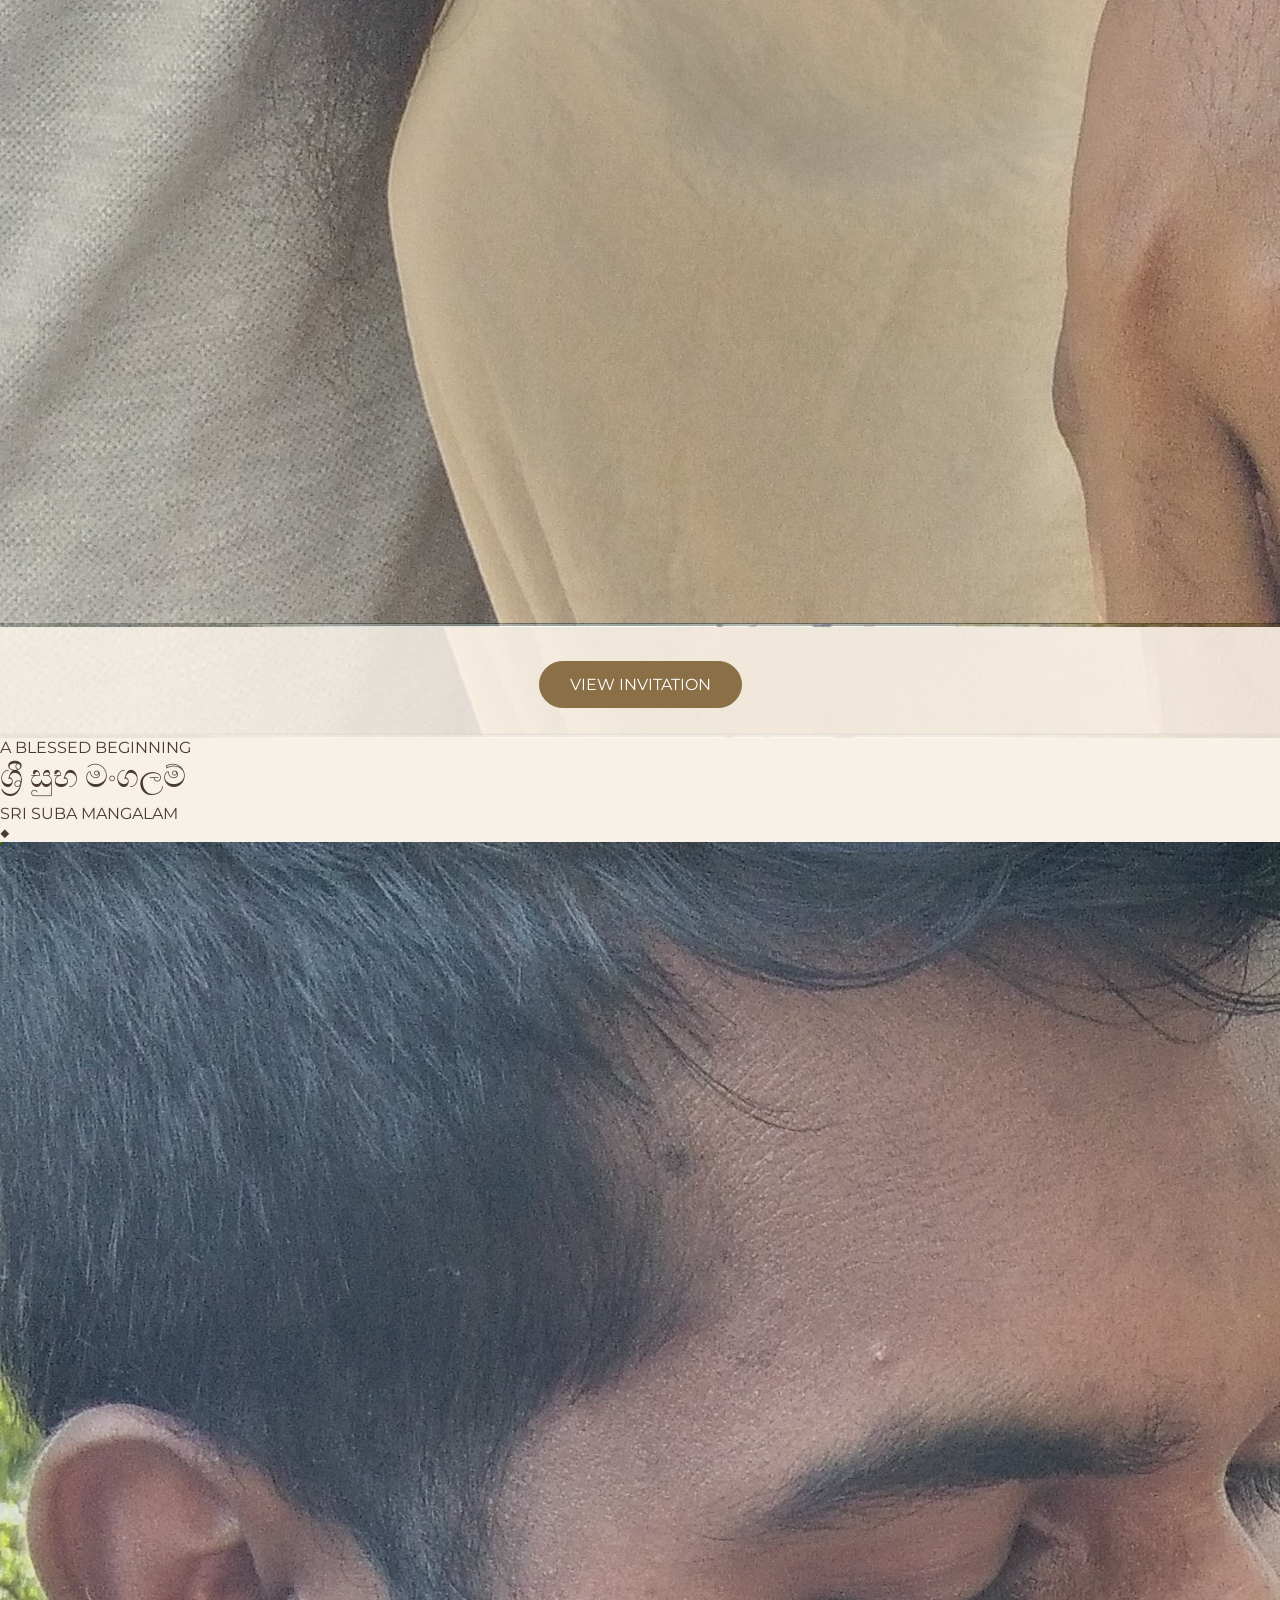
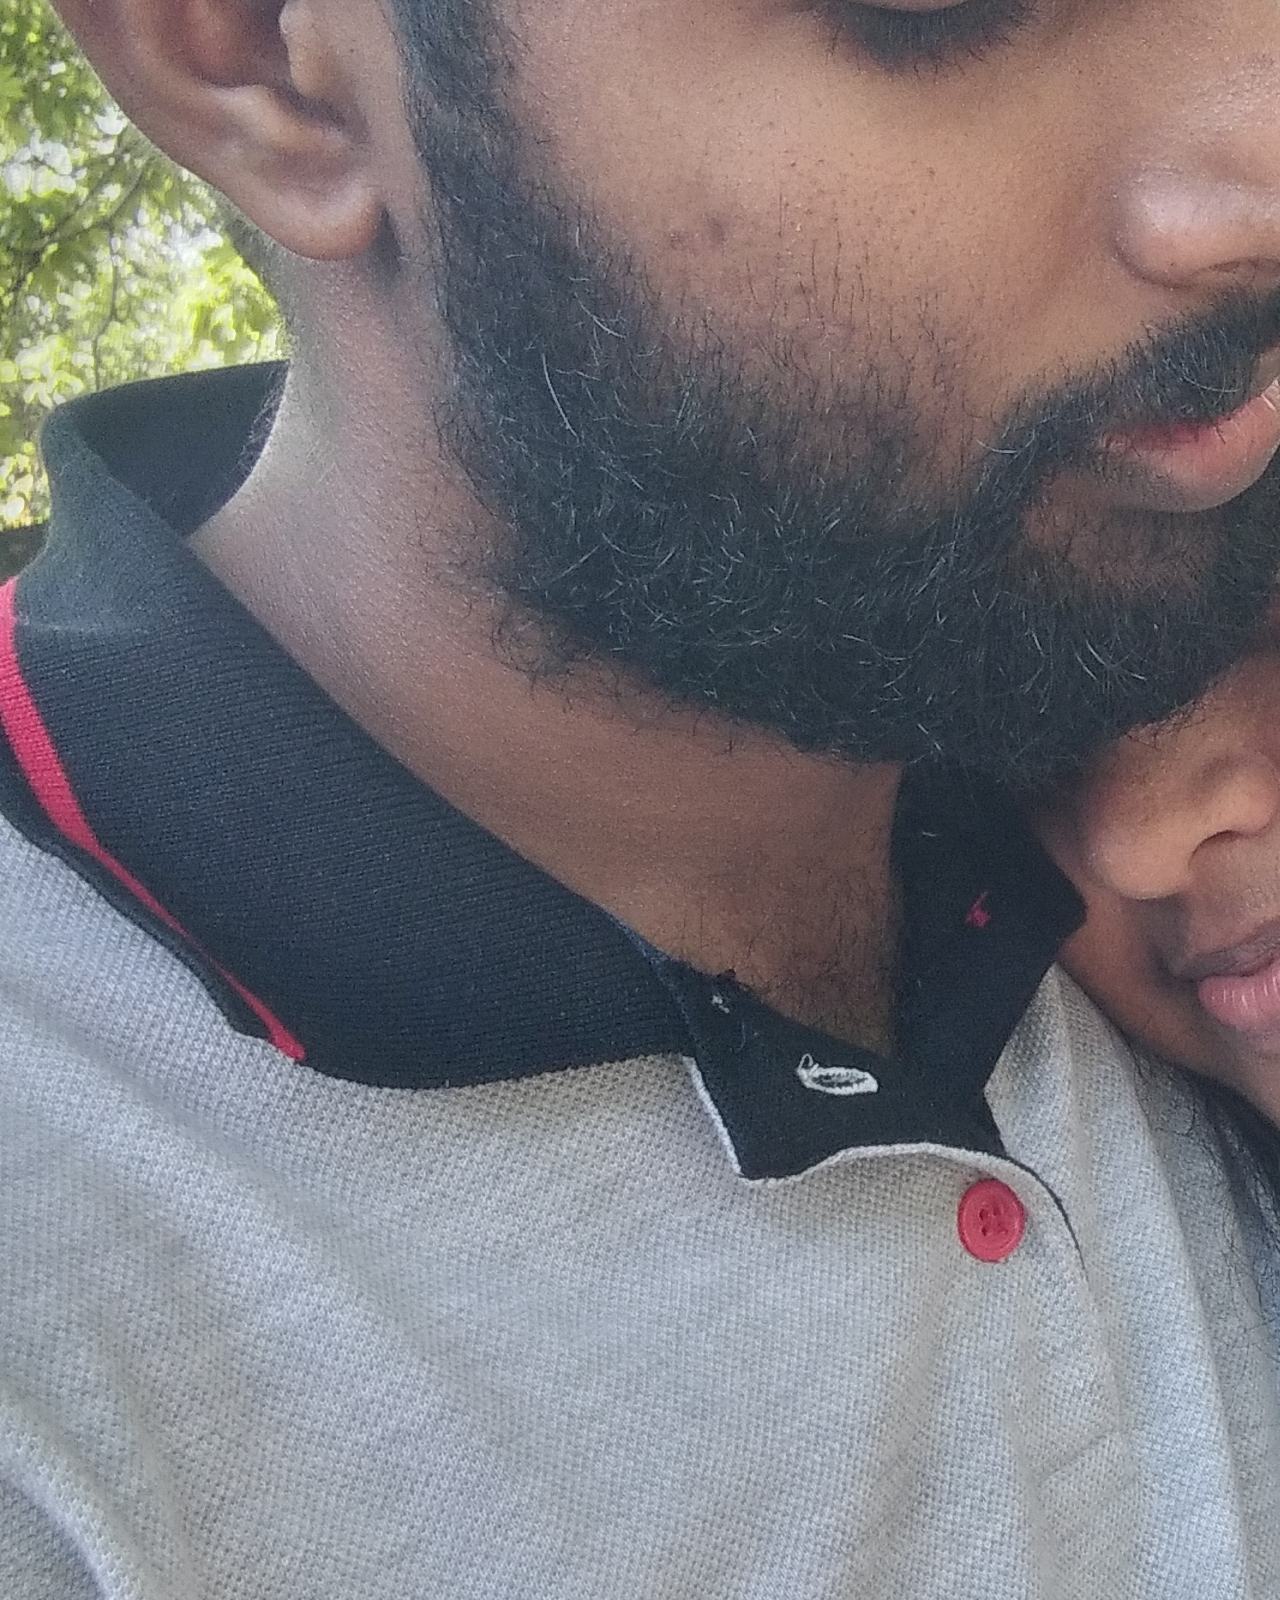
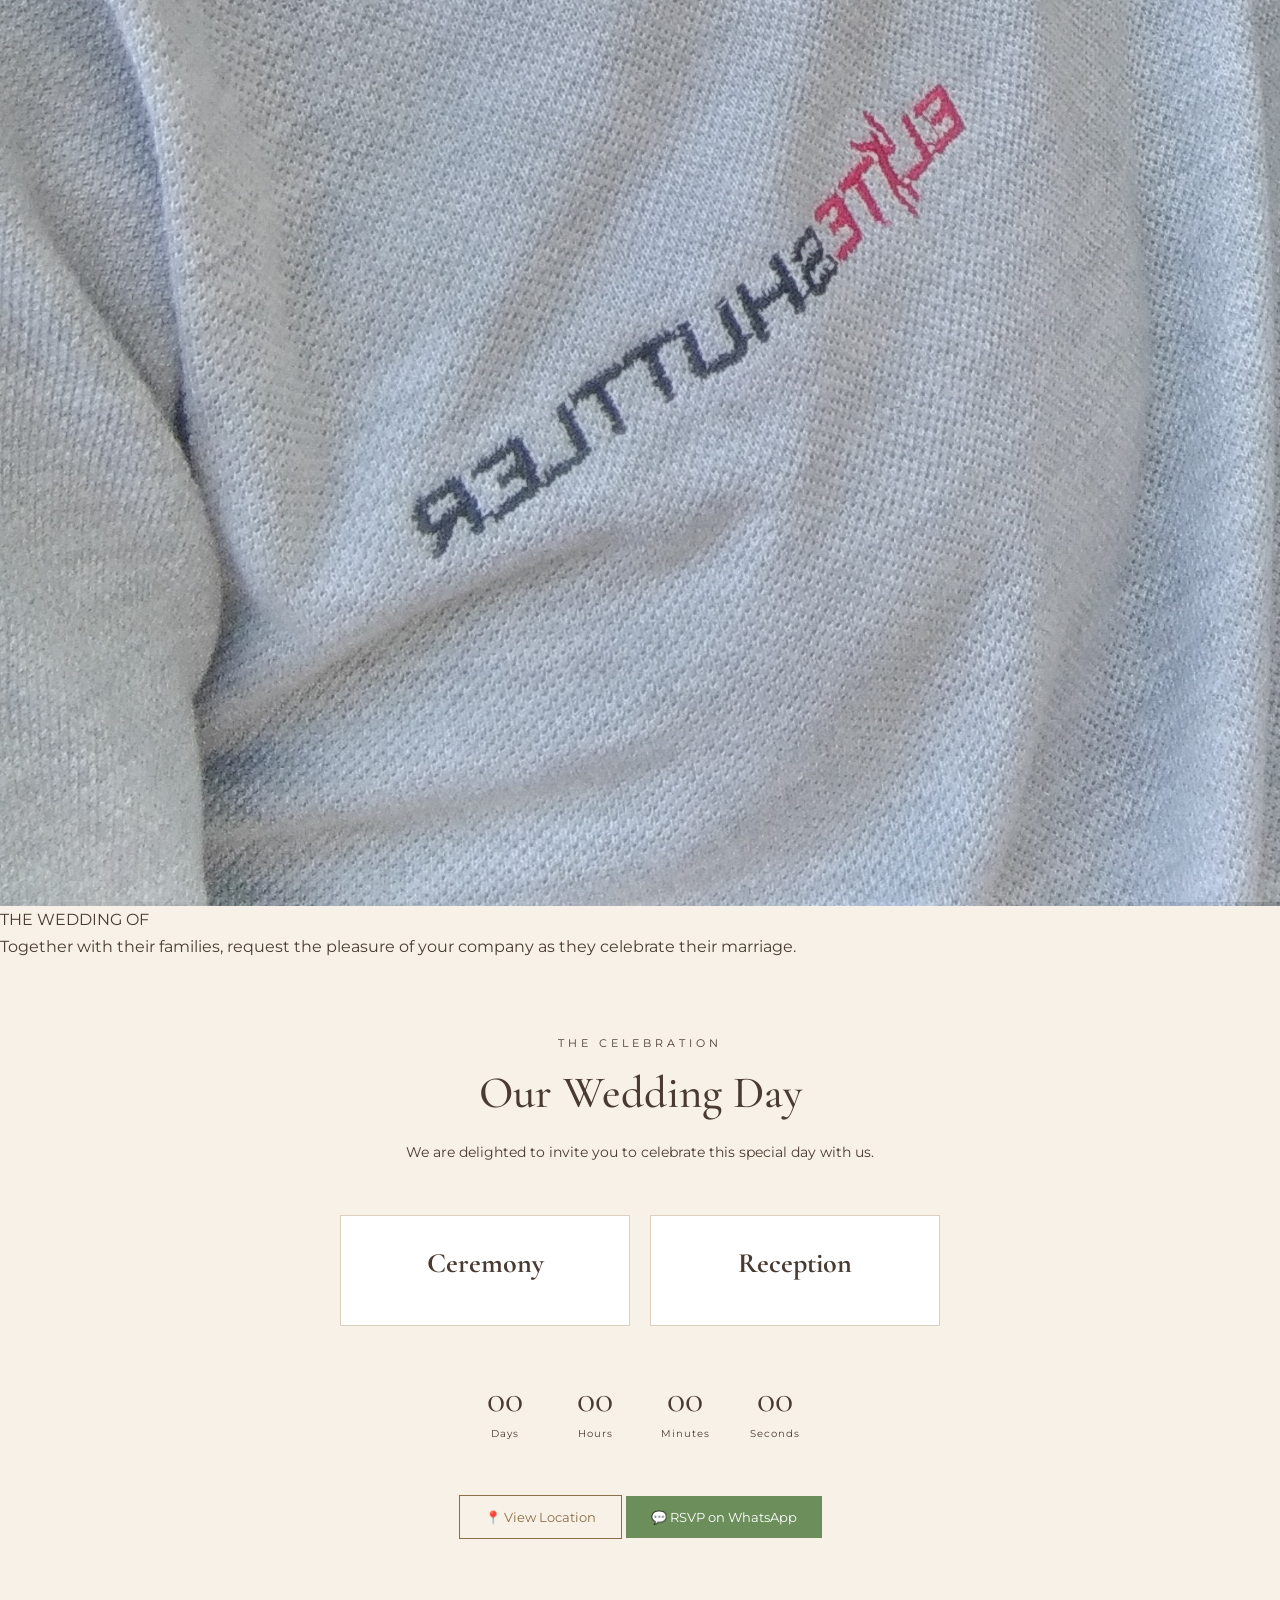
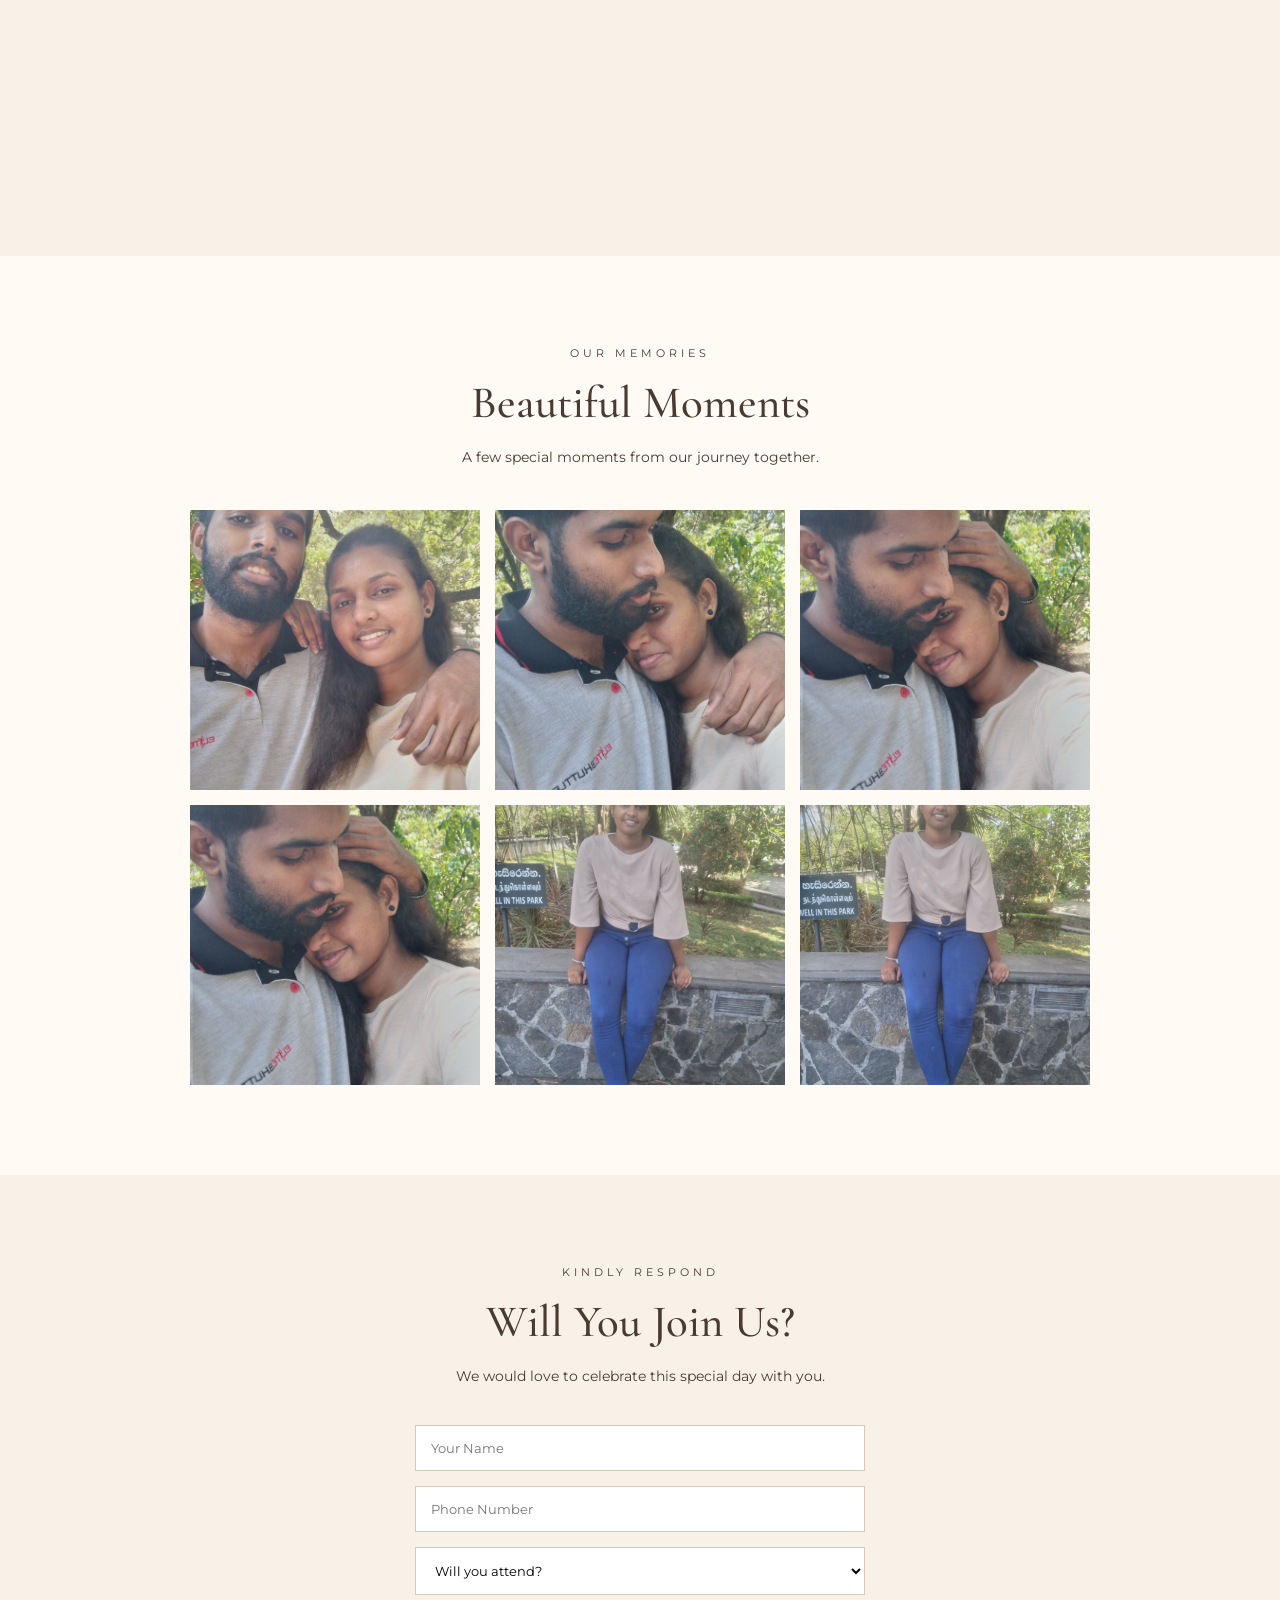
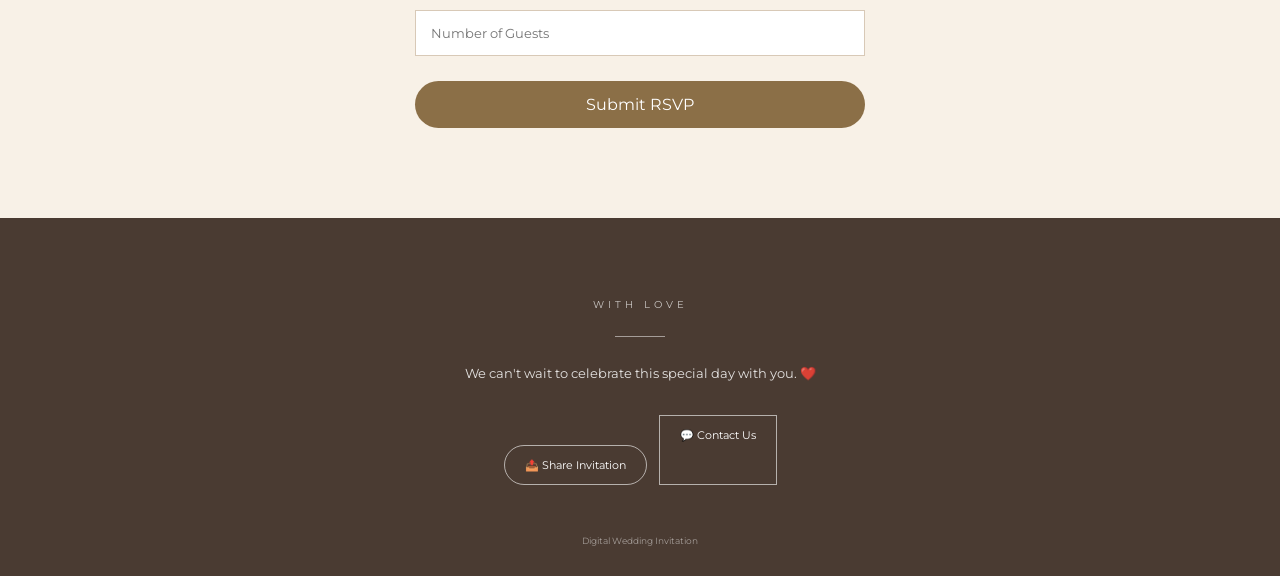
==== commit aed763cd: "Update index.html" ====
--- a/index.html
+++ b/index.html
@@ -1,677 +1,768 @@
-<!DOCTYPE html>
-<html lang="en">
-<head>
-    <meta property="og:title"
-      content="Kasun & Hiruni Wedding Invitation">
-
-<meta property="og:description"
-      content="You are warmly invited to celebrate our special day.">
-
-<meta property="og:image"
-      content="images/couple.jpg">
-
-<meta property="og:type"
-      content="website">
-
-    <meta charset="UTF-8">
-
-    <meta name="viewport"
-          content="width=device-width, initial-scale=1.0">
-
-    <title>Wedding Invitation</title>
-
-    <link rel="stylesheet" href="style.css">
-
-
-    <!-- Google Fonts -->
-
-    <link rel="preconnect"
-          href="https://fonts.googleapis.com">
-
-    <link rel="preconnect"
-          href="https://fonts.gstatic.com"
-          crossorigin>
-
-    <link href="https://fonts.googleapis.com/css2?family=Cormorant+Garamond:wght@400;500;600&family=Montserrat:wght@300;400&display=swap"
-          rel="stylesheet">
-
-</head>
-
-
-<body id="weddingBody">
-<div class="theme-selector">
-
-    <button onclick="changeTheme('elegant')">
-        🤍 Elegant
-    </button>
-
-    <button onclick="changeTheme('romantic')">
-        🌸 Romantic
-    </button>
-
-    <button onclick="changeTheme('botanical')">
-        🌿 Botanical
-    </button>
-
-    <button onclick="changeTheme('luxury')">
-        🖤 Luxury
-    </button>
-
-</div>
-
-<!-- =====================================
-     OPENING SCREEN
-===================================== -->
-
-<div class="opening-screen"
-     id="openingScreen">
-
-
-    <div class="floating-hearts">
-
-        <span>♡</span>
-        <span>♡</span>
-        <span>♡</span>
-        <span>♡</span>
-        <span>♡</span>
-
-    </div>
-
-
-    <div class="opening-content">
-
-
-        <div class="flower flower-top">
-            ❀
-        </div>
-
-
-        <div class="flower flower-bottom">
-            ❀
-        </div>
-
-
-        <p class="opening-small">
-            TOGETHER WITH THEIR FAMILIES
-        </p>
-
-
-        <h1 id="openingCoupleNames">
-        </h1>
-
-
-        <p class="opening-date"
-           id="openingWeddingDate">
-        </p>
-
-
-        <div class="opening-line"></div>
-
-
-        <button class="open-invitation"
-                onclick="startInvitation()">
-
-            OPEN INVITATION
-
-        </button>
-
-
-    </div>
-
-</div>
-
-
-
-<!-- =====================================
-     MUSIC
-===================================== -->
-
-<audio id="weddingMusic"
-       loop>
-
-    <source src="music/wedding.mpeg"
-            type="audio/mpeg">
-
-</audio>
-
-
-<button class="music-button"
-        onclick="toggleMusic()">
-
-    🎵
-    <span id="musicText">
-        Play Music
-    </span>
-
-</button>
-
-
-
-<!-- =====================================
-     MAIN CONTENT
-===================================== -->
-
-<main class="hero">
-
-
-    <!-- HERO -->
-
-    <div class="overlay">
-
-
-        <p class="small-text">
-            TOGETHER WITH THEIR FAMILIES
-        </p>
-
-
-        <h1 id="coupleNames">
-        </h1>
-
-
-        <div class="line"></div>
-
-
-        <p class="invite-text">
-
-            Request the pleasure of your company
-            at their wedding celebration
-
-        </p>
-
-
-        <div class="couple-photo">
-
-            <img src="images/couple.jpg"
-                 alt="Wedding couple">
-
-        </div>
-
-
-        <h2 id="weddingDate">
-        </h2>
-
-
-        <p class="time"
-           id="weddingTime">
-        </p>
-
-
-        <button onclick="openInvitation()">
-
-            View Invitation
-
-        </button>
-
-
-    </div>
-
-
-
-<!-- =====================================
-     WEDDING DETAILS
-===================================== -->
-
-<section class="details"
-         id="invitation">
-
-
-    <p class="section-label">
-        THE CELEBRATION
-    </p>
-
-
-    <h2>
-        Our Wedding Day
-    </h2>
-
-
-    <p class="details-text">
-
-        We are delighted to invite you
-        to celebrate this special day with us.
-
-    </p>
-
-
-
-    <div class="event">
-
-
-        <!-- CEREMONY -->
-
-        <div class="event-box">
-
-
-            <h3>
-                Ceremony
-            </h3>
-
-
-            <p id="ceremonyTime">
-            </p>
-
-
-            <p id="ceremonyVenue">
-            </p>
-
-
-        </div>
-
-
-
-        <!-- RECEPTION -->
-
-        <div class="event-box">
-
-
-            <h3>
-                Reception
-            </h3>
-
-
-            <p id="receptionTime">
-            </p>
-
-
-            <p id="receptionVenue">
-            </p>
-
-
-        </div>
-
-
-    </div>
-
-
-
-    <!-- COUNTDOWN -->
-
-    <div class="countdown">
-
-
-        <div>
-
-            <span id="days">
-                00
-            </span>
-
-            <small>
-                Days
-            </small>
-
-        </div>
-
-
-        <div>
-
-            <span id="hours">
-                00
-            </span>
-
-            <small>
-                Hours
-            </small>
-
-        </div>
-
-
-        <div>
-
-            <span id="minutes">
-                00
-            </span>
-
-            <small>
-                Minutes
-            </small>
-
-        </div>
-
-
-        <div>
-
-            <span id="seconds">
-                00
-            </span>
-
-            <small>
-                Seconds
-            </small>
-
-        </div>
-
-
-    </div>
-
-
-
-    <!-- GOOGLE MAPS -->
-
-    <a class="map-button"
-       id="mapLink"
-       href="#"
-       target="_blank">
-
-        📍 View Location
-
-    </a>
-
-
-
-    <!-- WHATSAPP RSVP -->
-
-    <a class="whatsapp-button"
-       id="whatsappRSVP"
-       href="#"
-       target="_blank">
-
-        💬 RSVP on WhatsApp
-
-    </a>
-
-
-</section>
-
-
-
-<!-- =====================================
-     GALLERY
-===================================== -->
-
-<section class="gallery"
-         id="gallery">
-
-
-    <p class="section-label">
-        OUR MEMORIES
-    </p>
-
-
-    <h2>
-        Beautiful Moments
-    </h2>
-
-
-    <p class="gallery-intro">
-
-        A few special moments from our
-        journey together.
-
-    </p>
-
-
-    <div class="gallery-grid">
-
-
-        <div class="gallery-item"
-             onclick="openLightbox(0)">
-
-            <img src="images/photo1.jpg"
-                 alt="Wedding photo"
-                 loading="lazy">
-
-        </div>
-
-
-        <div class="gallery-item"
-             onclick="openLightbox(1)">
-
-            <img src="images/photo2.jpg"
-                 alt="Wedding photo"
-                 loading="lazy">
-
-        </div>
-
-
-        <div class="gallery-item"
-             onclick="openLightbox(2)">
-
-            <img src="images/photo3.jpg"
-                 alt="Wedding photo"
-                 loading="lazy">
-
-        </div>
-
-
-        <div class="gallery-item"
-             onclick="openLightbox(3)">
-
-            <img src="images/photo4.jpg"
-                 alt="Wedding photo"
-                 loading="lazy">
-
-        </div>
-
-
-        <div class="gallery-item"
-             onclick="openLightbox(4)">
-
-            <img src="images/photo5.jpg"
-                 alt="Wedding photo"
-                 loading="lazy">
-
-        </div>
-
-
-        <div class="gallery-item"
-             onclick="openLightbox(5)">
-
-            <img src="images/photo6.jpg"
-                 alt="Wedding photo"
-                 loading="lazy">
-
-        </div>
-
-
-    </div>
-
-</section>
-
-
-
-<!-- =====================================
-     RSVP
-===================================== -->
-
-<section class="rsvp"
-         id="rsvp">
-
-
-    <p class="section-label">
-        KINDLY RESPOND
-    </p>
-
-
-    <h2>
-        Will You Join Us?
-    </h2>
-
-
-    <p class="rsvp-intro">
-
-        We would love to celebrate
-        this special day with you.
-
-    </p>
-
-
-    <form id="rsvpForm">
-
-
-        <input type="text"
-               id="guestName"
-               placeholder="Your Name"
-               required>
-
-
-        <input type="tel"
-               id="guestPhone"
-               placeholder="Phone Number"
-               required>
-
-
-        <select id="attendance"
-                required>
-
-            <option value="">
-                Will you attend?
-            </option>
-
-            <option value="Yes, I will attend">
-                Yes, I will attend ❤️
-            </option>
-
-            <option value="Sorry, I cannot attend">
-                Sorry, I cannot attend
-            </option>
-
-        </select>
-
-
-        <input type="number"
-               id="guestCount"
-               min="1"
-               max="10"
-               placeholder="Number of Guests"
-               required>
-
-
-        <button type="submit">
-            Submit RSVP
-        </button>
-
-
-    </form>
-
-
-</section>
-
-
-</main>
-
-
-
-<!-- =====================================
-     PHOTO LIGHTBOX
-===================================== -->
-
-<div class="lightbox"
-     id="lightbox">
-
-
-    <button class="close-btn"
-            onclick="closeLightbox()">
-
-        ×
-
-    </button>
-
-
-    <button class="prev-btn"
-            onclick="changePhoto(-1)">
-
-        ‹
-
-    </button>
-
-
-    <img id="lightboxImage"
-         src=""
-         alt="Wedding photo">
-
-
-    <button class="next-btn"
-            onclick="changePhoto(1)">
-
-        ›
-
-    </button>
-
-
-</div>
-
-
-
-<!-- =====================================
-     FOOTER
-===================================== -->
-
-<footer class="footer">
-
-
-    <div class="footer-content">
-
-
-        <p class="footer-small">
-            WITH LOVE
-        </p>
-
-
-        <h2 id="footerCoupleNames">
-        </h2>
-
-
-        <p class="footer-date"
-           id="footerWeddingDate">
-        </p>
-
-
-        <div class="footer-line"></div>
-
-
-        <p class="footer-message">
-
-            We can't wait to celebrate
-            this special day with you. ❤️
-
-        </p>
-
-
-        <div class="footer-buttons">
-
-
-            <button onclick="shareInvitation()">
-
-                📤 Share Invitation
-
-            </button>
-
-
-            <a id="contactWhatsApp"
-               href="#"
-               target="_blank">
-
-                💬 Contact Us
-
-            </a>
-
-
-        </div>
-
-
-        <p class="copyright">
-
-            Digital Wedding Invitation
-
-        </p>
-
-
-    </div>
-
-
-</footer>
-
-
-
-<!-- =====================================
-     JAVASCRIPT
-===================================== -->
-
-<script src="config.js"></script>
-
-<script src="script.js"></script>
-
-
-</body>
-
-</html>+<!DOCTYPE html>
+
+<html lang="en">
+
+<head>
+
+    <meta charset="UTF-8">
+
+    <meta name="viewport" content="width=device-width, initial-scale=1.0">
+
+
+
+    <meta property="og:title" content="Ravindu & Achini Wedding Invitation">
+
+    <meta property="og:description" content="You are warmly invited to celebrate our special day.">
+
+    <meta property="og:image" content="images/couple.jpg">
+
+    <meta property="og:type" content="website">
+
+
+
+    <title>Wedding Invitation</title>
+
+
+
+    <link rel="stylesheet" href="style.css">
+
+
+
+    <link rel="preconnect" href="https://fonts.googleapis.com">
+
+    <link rel="preconnect" href="https://fonts.gstatic.com" crossorigin>
+
+    <link href="https://fonts.googleapis.com/css2?family=Cormorant+Garamond:ital,wght@0,400;0,500;0,600;1,400;1,500&family=Montserrat:wght@300;400;500&display=swap" rel="stylesheet">
+
+</head>
+
+
+
+<body id="weddingBody">
+
+
+
+<!-- =====================================
+
+     OPENING SCREEN
+
+===================================== -->
+
+<div class="opening-screen" id="openingScreen">
+
+
+
+    <div class="floating-hearts" aria-hidden="true">
+
+        <span>♡</span>
+
+        <span>♡</span>
+
+        <span>♡</span>
+
+        <span>♡</span>
+
+        <span>♡</span>
+
+    </div>
+
+
+
+    <div class="opening-content">
+
+        <div class="flower flower-top">❀</div>
+
+        <div class="flower flower-bottom">❀</div>
+
+
+
+        <p class="opening-small">TOGETHER WITH THEIR FAMILIES</p>
+
+
+
+        <h1 id="openingCoupleNames"></h1>
+
+
+
+        <p class="opening-date" id="openingWeddingDate"></p>
+
+
+
+        <div class="opening-line"></div>
+
+
+
+        <button class="open-invitation" type="button" onclick="startInvitation()">
+
+            OPEN INVITATION
+
+        </button>
+
+    </div>
+
+</div>
+
+
+
+
+
+<!-- =====================================
+
+     CINEMATIC VIDEO INTRO
+
+===================================== -->
+
+<div id="cinematicIntro" class="cinematic-intro" aria-hidden="true">
+
+
+
+    <video id="introVideo" playsinline muted preload="auto">
+
+        <source src="video/intro.mp4" type="video/mp4">
+
+    </video>
+
+
+
+    <div class="cinematic-shade"></div>
+
+
+
+    <div class="petal-layer" aria-hidden="true">
+
+        <span>🌸</span><span>🌸</span><span>🌸</span><span>🌸</span>
+
+        <span>🌸</span><span>🌸</span><span>🌸</span><span>🌸</span>
+
+        <span>🌸</span><span>🌸</span><span>🌸</span><span>🌸</span>
+
+    </div>
+
+
+
+    <div class="cinematic-copy">
+
+        <p>THE WEDDING OF</p>
+
+        <h1 id="cinematicNames"></h1>
+
+        <span id="cinematicDate"></span>
+
+    </div>
+
+
+
+    <button id="skipIntro" class="skip-intro" type="button" onclick="finishCinematicIntro()">
+
+        SKIP
+
+    </button>
+
+</div>
+
+
+
+
+
+<!-- =====================================
+
+     MUSIC
+
+===================================== -->
+
+<audio id="weddingMusic" loop>
+
+    <source src="music/wedding.mp3" type="audio/mpeg">
+
+</audio>
+
+
+
+<button class="music-button" type="button" onclick="toggleMusic()" aria-label="Toggle wedding music">
+
+    🎵&#x20;
+
+</button>
+
+
+
+
+
+<main>
+
+
+
+<!-- =====================================
+
+     PREMIUM HERO
+
+===================================== -->
+
+<section class="hero premium-wedding-hero" id="invitation">
+
+
+
+    <div class="premium-hero">
+
+
+
+        <div class="hero-blessing">
+
+            <p class="sinhala-blessing">ශ්‍රී සුභ මංගලම්</p>
+
+            <p class="english-blessing">SRI SUBA MANGALAM</p>
+
+        </div>
+
+
+
+        <div class="hero-ornament" aria-hidden="true">
+
+            <span></span>
+
+            <b>◆</b>
+
+            <span></span>
+
+        </div>
+
+
+
+        <p class="hero-small-title">THE WEDDING OF</p>
+
+
+
+        <h1 id="coupleNames"></h1>
+
+
+
+        <div class="hero-parents">
+
+
+
+            <div class="hero-parent">
+
+                <p class="parent-title">SON OF</p>
+
+                <p id="heroGroomFather"></p>
+
+                <span class="parent-and">&</span>
+
+                <p id="heroGroomMother"></p>
+
+            </div>
+
+
+
+            <div class="parents-middle-line" aria-hidden="true"></div>
+
+
+
+            <div class="hero-parent">
+
+                <p class="parent-title">DAUGHTER OF</p>
+
+                <p id="heroBrideFather"></p>
+
+                <span class="parent-and">&</span>
+
+                <p id="heroBrideMother"></p>
+
+            </div>
+
+
+
+        </div>
+
+
+
+        <div class="hero-wedding-date">
+
+
+
+            <p id="heroWeddingDay" class="hero-day"></p>
+
+
+
+            <div class="premium-date-row">
+
+                <span class="date-decoration"></span>
+
+                <strong id="heroWeddingDate"></strong>
+
+                <span class="date-decoration"></span>
+
+            </div>
+
+
+
+            <p id="heroWeddingTime" class="hero-time"></p>
+
+
+
+        </div>
+
+
+
+        <div class="hero-couple-photo">
+
+            <img src="images/couple.jpg" alt="Wedding Couple">
+
+        </div>
+
+
+
+        <button class="view-invitation-btn" type="button" onclick="viewInvitationDetails()">
+
+            VIEW INVITATION
+
+        </button>
+
+
+
+    </div>
+
+</section>
+
+
+
+
+
+<!-- =====================================
+
+     SRI SUBA MANGALAM SECTION
+
+===================================== -->
+
+<section class="traditional-wedding-section" id="traditionalSection">
+
+
+
+    <div class="traditional-heading">
+
+        <p class="traditional-small">A BLESSED BEGINNING</p>
+
+        <h2>ශ්‍රී සුභ මංගලම්</h2>
+
+        <p class="traditional-english">SRI SUBA MANGALAM</p>
+
+        <span class="traditional-diamond">◆</span>
+
+    </div>
+    <div class="traditional-image-wrapper">
+        <img src="images/suba-couple.jpg" alt="Wedding Couple" class="traditional-couple-image">
+    </div>
+
+
+
+    <div class="traditional-details">
+
+        <p class="traditional-small">THE WEDDING OF</p>
+
+        <h2 id="traditionalNames"></h2>
+
+        <div class="traditional-line"></div>
+
+        <p id="traditionalDate" class="traditional-date"></p>
+
+
+
+        <p class="traditional-message">
+
+            Together with their families, request the pleasure of your company
+
+            as they celebrate their marriage.
+
+        </p>
+
+    </div>
+
+
+
+</section>
+
+
+
+
+
+<!-- =====================================
+
+     WEDDING DETAILS
+
+===================================== -->
+
+<section class="details" id="weddingDetailsSection">
+
+
+
+    <p class="section-label">THE CELEBRATION</p>
+
+
+
+    <h2>Our Wedding Day</h2>
+
+
+
+    <p class="details-text">
+
+        We are delighted to invite you to celebrate this special day with us.
+
+    </p>
+
+
+
+    <div class="event">
+
+
+
+        <div class="event-box">
+
+            <h3>Ceremony</h3>
+
+            <p id="ceremonyTime"></p>
+
+            <p id="ceremonyVenue"></p>
+
+        </div>
+
+
+
+        <div class="event-box">
+
+            <h3>Reception</h3>
+
+            <p id="receptionTime"></p>
+
+            <p id="receptionVenue"></p>
+
+        </div>
+
+
+
+    </div>
+
+
+
+    <div class="countdown">
+
+        <div><span id="days">00</span><small>Days</small></div>
+
+        <div><span id="hours">00</span><small>Hours</small></div>
+
+        <div><span id="minutes">00</span><small>Minutes</small></div>
+
+        <div><span id="seconds">00</span><small>Seconds</small></div>
+
+    </div>
+
+
+
+    <a class="map-button" id="mapLink" href="#" target="_blank" rel="noopener">
+
+        📍 View Location
+
+    </a>
+
+
+
+    <a class="whatsapp-button" id="whatsappRSVP" href="#" target="_blank" rel="noopener">
+
+        💬 RSVP on WhatsApp
+
+    </a>
+
+
+
+</section>
+
+
+
+
+
+<!-- =====================================
+
+     GALLERY
+
+===================================== -->
+
+<section class="gallery" id="gallery">
+
+
+
+    <p class="section-label">OUR MEMORIES</p>
+
+
+
+    <h2>Beautiful Moments</h2>
+
+
+
+    <p class="gallery-intro">
+
+        A few special moments from our journey together.
+
+    </p>
+
+
+
+    <div class="gallery-grid">
+
+
+
+        <div class="gallery-item" onclick="openLightbox(0)">
+
+            <img src="images/photo1.jpg" alt="Wedding photo" loading="lazy">
+
+        </div>
+
+
+
+        <div class="gallery-item" onclick="openLightbox(1)">
+
+            <img src="images/photo2.jpg" alt="Wedding photo" loading="lazy">
+
+        </div>
+
+
+
+        <div class="gallery-item" onclick="openLightbox(2)">
+
+            <img src="images/photo3.jpg" alt="Wedding photo" loading="lazy">
+
+        </div>
+
+
+
+        <div class="gallery-item" onclick="openLightbox(3)">
+
+            <img src="images/photo4.jpg" alt="Wedding photo" loading="lazy">
+
+        </div>
+
+
+
+        <div class="gallery-item" onclick="openLightbox(4)">
+
+            <img src="images/photo5.jpg" alt="Wedding photo" loading="lazy">
+
+        </div>
+
+
+
+        <div class="gallery-item" onclick="openLightbox(5)">
+
+            <img src="images/photo6.jpg" alt="Wedding photo" loading="lazy">
+
+        </div>
+
+
+
+    </div>
+
+</section>
+
+
+
+
+
+<!-- =====================================
+
+     RSVP
+
+===================================== -->
+
+<section class="rsvp" id="rsvp">
+
+
+
+    <p class="section-label">KINDLY RESPOND</p>
+
+
+
+    <h2>Will You Join Us?</h2>
+
+
+
+    <p class="rsvp-intro">
+
+        We would love to celebrate this special day with you.
+
+    </p>
+
+
+
+    <form id="rsvpForm">
+
+
+
+        <input type="text" id="guestName" placeholder="Your Name" required>
+
+
+
+        <input type="tel" id="guestPhone" placeholder="Phone Number" required>
+
+
+
+        <select id="attendance" required>
+
+            <option value="">Will you attend?</option>
+
+            <option value="Yes, I will attend">Yes, I will attend ❤️</option>
+
+            <option value="Sorry, I cannot attend">Sorry, I cannot attend</option>
+
+        </select>
+
+
+
+        <input
+
+            type="number"
+
+            id="guestCount"
+
+            min="1"
+
+            max="10"
+
+            placeholder="Number of Guests"
+
+            required
+
+        >
+
+
+
+        <button type="submit">Submit RSVP</button>
+
+
+
+    </form>
+
+</section>
+
+
+
+</main>
+
+
+
+
+
+<!-- =====================================
+
+     PHOTO LIGHTBOX
+
+===================================== -->
+
+<div class="lightbox" id="lightbox">
+
+
+
+    <button class="close-btn" type="button" onclick="closeLightbox()">×</button>
+
+
+
+    <button class="prev-btn" type="button" onclick="changePhoto(-1)">‹</button>
+
+
+
+    <img id="lightboxImage" src="" alt="Wedding photo">
+
+
+
+    <button class="next-btn" type="button" onclick="changePhoto(1)">›</button>
+
+
+
+</div>
+
+
+
+
+
+<!-- =====================================
+
+     FOOTER
+
+===================================== -->
+
+<footer class="footer">
+
+
+
+    <div class="footer-content">
+
+
+
+        <p class="footer-small">WITH LOVE</p>
+
+
+
+        <h2 id="footerCoupleNames"></h2>
+
+
+
+        <p class="footer-date" id="footerWeddingDate"></p>
+
+
+
+        <div class="footer-line"></div>
+
+
+
+        <p class="footer-message">
+
+            We can't wait to celebrate this special day with you. ❤️
+
+        </p>
+
+
+
+        <div class="footer-buttons">
+
+
+
+            <button type="button" onclick="shareInvitation()">
+
+                📤 Share Invitation
+
+            </button>
+
+
+
+            <a id="contactWhatsApp" href="#" target="_blank" rel="noopener">
+
+                💬 Contact Us
+
+            </a>
+
+
+
+        </div>
+
+
+
+        <p class="copyright">Digital Wedding Invitation</p>
+
+
+
+    </div>
+
+
+
+</footer>
+
+
+
+
+
+<script src="config.js"></script>
+
+<script src="script.js"></script>
+
+
+
+</body>
+
+</html>
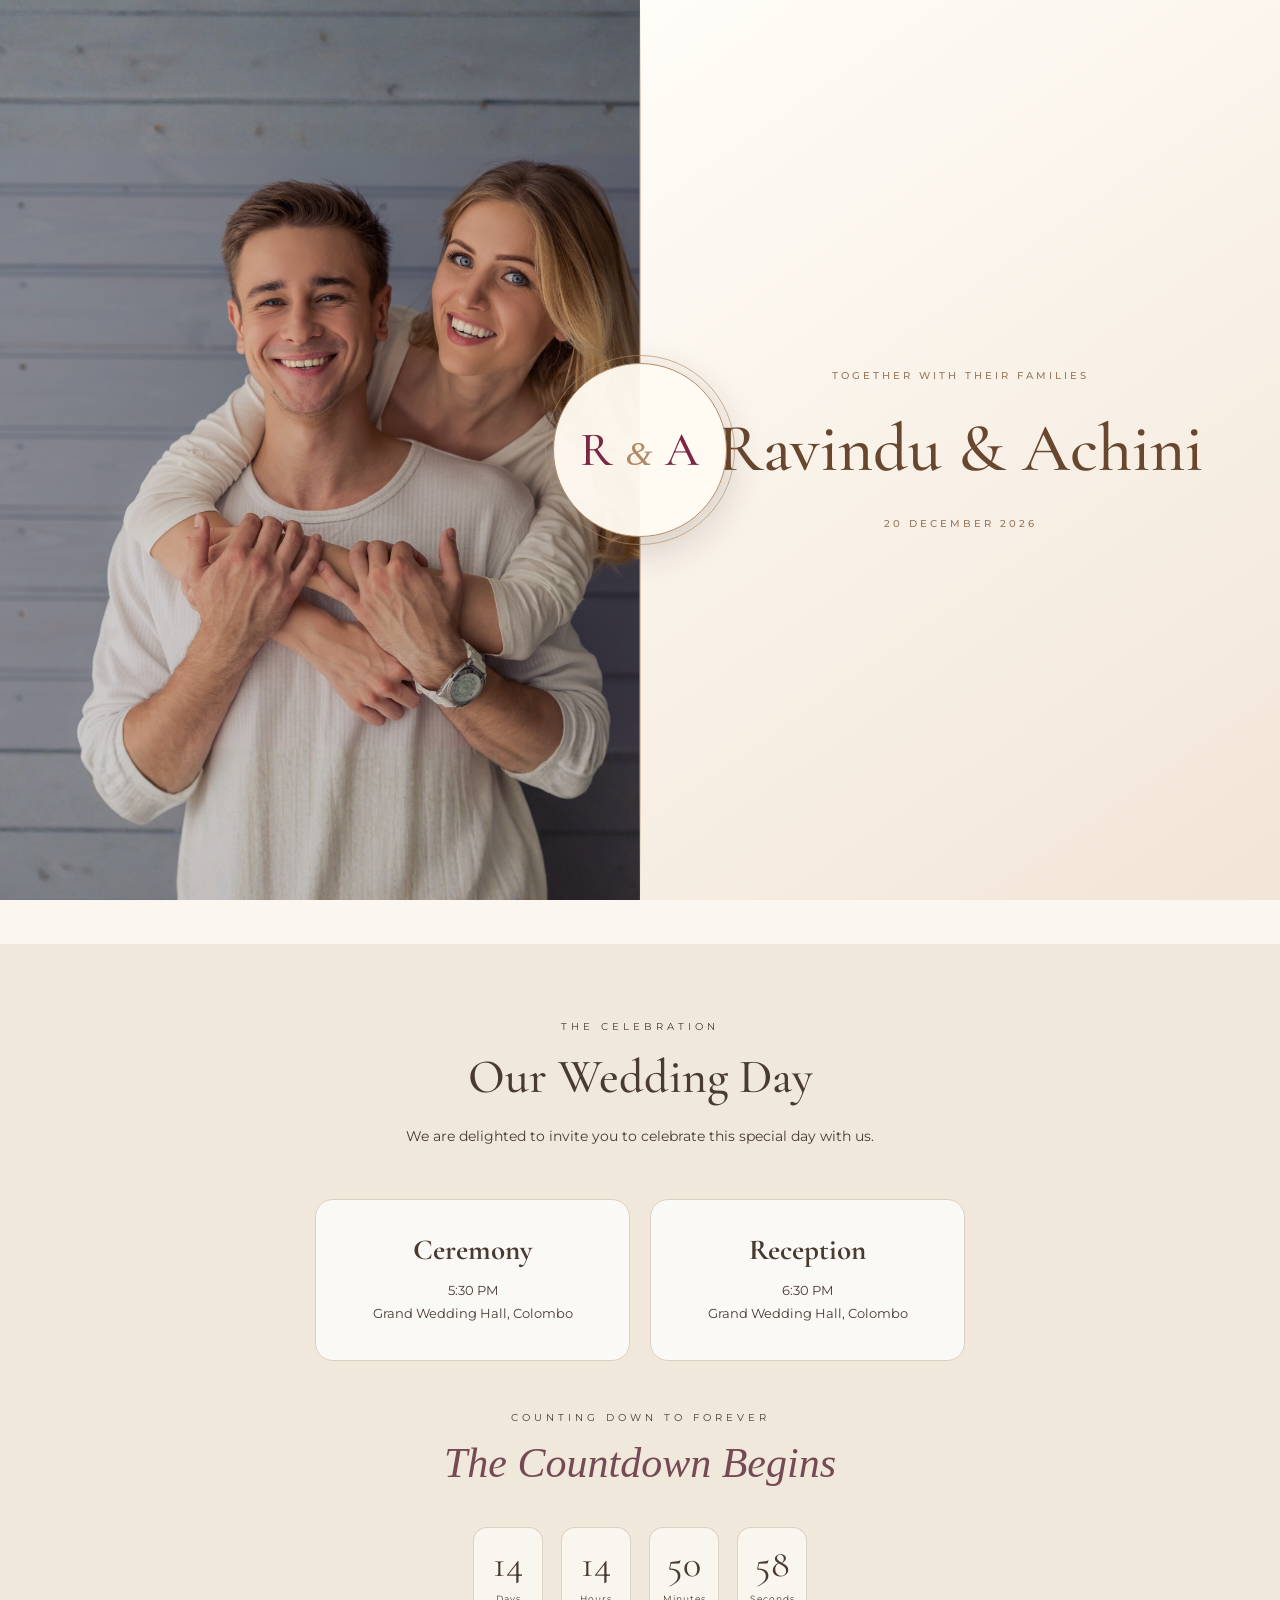
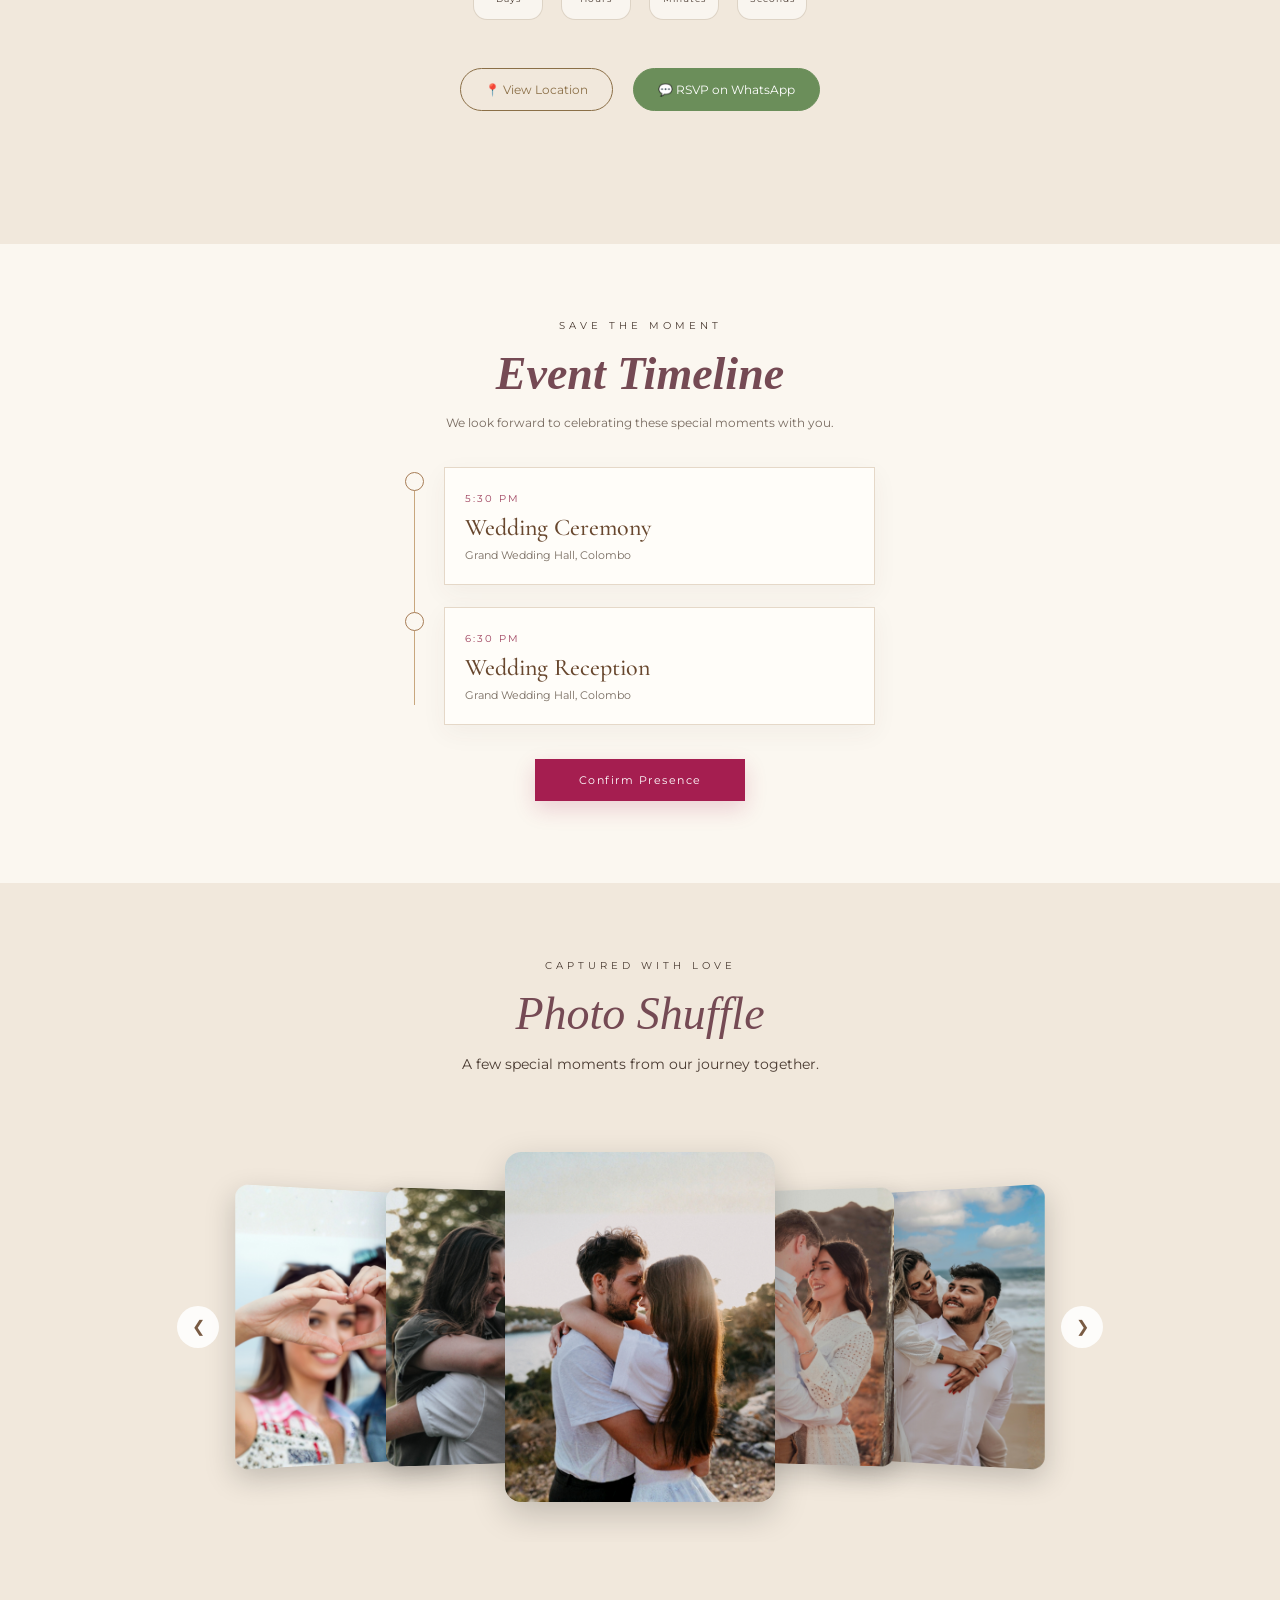
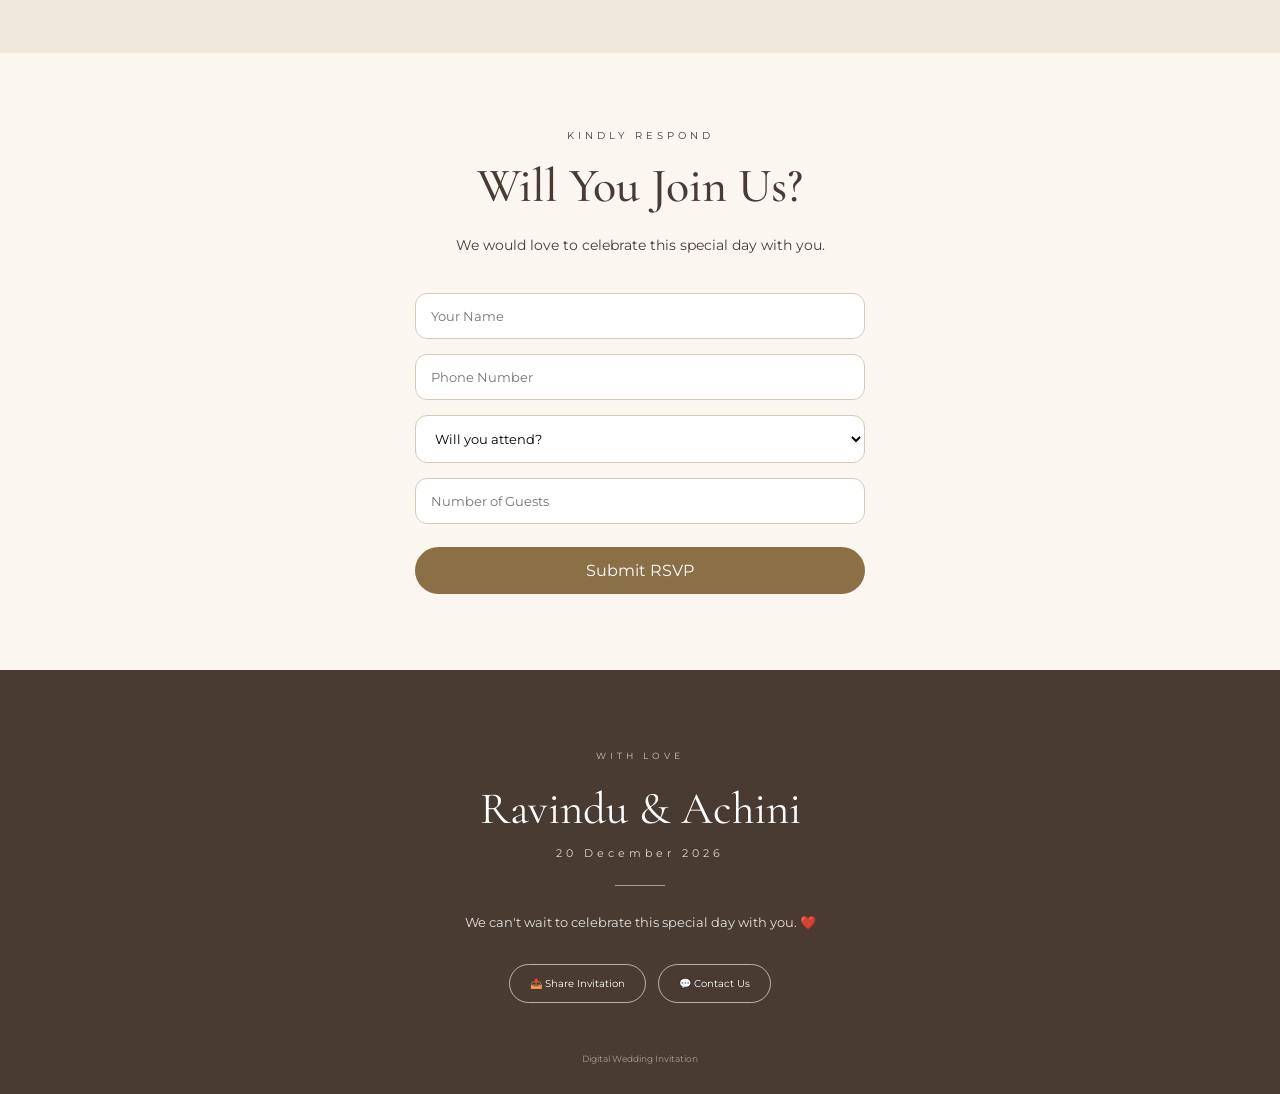
==== commit 65f6c0f3: "Updated wedding invitation design and photo gallery" ====
--- a/index.html
+++ b/index.html
@@ -20,7 +20,7 @@
 
 
 
-    <title>Wedding Invitation</title>
+    <title>Ravindu &amp; Achini | Wedding Invitation</title>
 
 
 
@@ -40,135 +40,23 @@
 
 <body id="weddingBody">
 
-
-
-<!-- =====================================
-
-     OPENING SCREEN
-
-===================================== -->
-
-<div class="opening-screen" id="openingScreen">
-
-
-
-    <div class="floating-hearts" aria-hidden="true">
-
-        <span>♡</span>
-
-        <span>♡</span>
-
-        <span>♡</span>
-
-        <span>♡</span>
-
-        <span>♡</span>
-
-    </div>
-
-
-
-    <div class="opening-content">
-
-        <div class="flower flower-top">❀</div>
-
-        <div class="flower flower-bottom">❀</div>
-
-
-
-        <p class="opening-small">TOGETHER WITH THEIR FAMILIES</p>
-
-
-
-        <h1 id="openingCoupleNames"></h1>
-
-
-
-        <p class="opening-date" id="openingWeddingDate"></p>
-
-
-
-        <div class="opening-line"></div>
-
-
-
-        <button class="open-invitation" type="button" onclick="startInvitation()">
-
-            OPEN INVITATION
-
-        </button>
-
-    </div>
-
+<!-- FIRST PAGE: SPLIT PHOTO + NAMES COVER -->
+<div class="invitation-gate" id="invitationGate">
+    <div class="gate-photo-panel" aria-hidden="true">
+        <img src="images/couple.jpg" alt="">
+    </div>
+    <div class="gate-name-panel">
+        <p class="gate-kicker">TOGETHER WITH THEIR FAMILIES</p>
+        <div class="gate-couple-names" id="gateCoupleNames">Ravindu <span>&</span> Achini</div>
+        <p class="gate-date" id="gateWeddingDate">20 DECEMBER 2026</p>
+    </div>
+    <div class="gate-divider" aria-hidden="true"></div>
+    <button class="gate-open-button" type="button" onclick="startInvitation()" aria-label="Open wedding invitation" title="Open wedding invitation">
+        <span id="gateInitials">R <i>&</i> A</span>
+    </button>
 </div>
 
-
-
-
-
-<!-- =====================================
-
-     CINEMATIC VIDEO INTRO
-
-===================================== -->
-
-<div id="cinematicIntro" class="cinematic-intro" aria-hidden="true">
-
-
-
-    <video id="introVideo" playsinline muted preload="auto">
-
-        <source src="video/intro.mp4" type="video/mp4">
-
-    </video>
-
-
-
-    <div class="cinematic-shade"></div>
-
-
-
-    <div class="petal-layer" aria-hidden="true">
-
-        <span>🌸</span><span>🌸</span><span>🌸</span><span>🌸</span>
-
-        <span>🌸</span><span>🌸</span><span>🌸</span><span>🌸</span>
-
-        <span>🌸</span><span>🌸</span><span>🌸</span><span>🌸</span>
-
-    </div>
-
-
-
-    <div class="cinematic-copy">
-
-        <p>THE WEDDING OF</p>
-
-        <h1 id="cinematicNames"></h1>
-
-        <span id="cinematicDate"></span>
-
-    </div>
-
-
-
-    <button id="skipIntro" class="skip-intro" type="button" onclick="finishCinematicIntro()">
-
-        SKIP
-
-    </button>
-
-</div>
-
-
-
-
-
-<!-- =====================================
-
-     MUSIC
-
-===================================== -->
+<!-- MUSIC -->
 
 <audio id="weddingMusic" loop>
 
@@ -178,10 +66,8 @@
 
 
 
-<button class="music-button" type="button" onclick="toggleMusic()" aria-label="Toggle wedding music">
-
-    🎵&#x20;
-
+<button class="music-button" id="musicButton" type="button" onclick="toggleMusic()" aria-label="Pause wedding music" title="Pause music" hidden>
+    <span id="musicButtonIcon" aria-hidden="true">♫</span>
 </button>
 
 
@@ -189,143 +75,6 @@
 
 
 <main>
-
-
-
-<!-- =====================================
-
-     PREMIUM HERO
-
-===================================== -->
-
-<section class="hero premium-wedding-hero" id="invitation">
-
-
-
-    <div class="premium-hero">
-
-
-
-        <div class="hero-blessing">
-
-            <p class="sinhala-blessing">ශ්‍රී සුභ මංගලම්</p>
-
-            <p class="english-blessing">SRI SUBA MANGALAM</p>
-
-        </div>
-
-
-
-        <div class="hero-ornament" aria-hidden="true">
-
-            <span></span>
-
-            <b>◆</b>
-
-            <span></span>
-
-        </div>
-
-
-
-        <p class="hero-small-title">THE WEDDING OF</p>
-
-
-
-        <h1 id="coupleNames"></h1>
-
-
-
-        <div class="hero-parents">
-
-
-
-            <div class="hero-parent">
-
-                <p class="parent-title">SON OF</p>
-
-                <p id="heroGroomFather"></p>
-
-                <span class="parent-and">&</span>
-
-                <p id="heroGroomMother"></p>
-
-            </div>
-
-
-
-            <div class="parents-middle-line" aria-hidden="true"></div>
-
-
-
-            <div class="hero-parent">
-
-                <p class="parent-title">DAUGHTER OF</p>
-
-                <p id="heroBrideFather"></p>
-
-                <span class="parent-and">&</span>
-
-                <p id="heroBrideMother"></p>
-
-            </div>
-
-
-
-        </div>
-
-
-
-        <div class="hero-wedding-date">
-
-
-
-            <p id="heroWeddingDay" class="hero-day"></p>
-
-
-
-            <div class="premium-date-row">
-
-                <span class="date-decoration"></span>
-
-                <strong id="heroWeddingDate"></strong>
-
-                <span class="date-decoration"></span>
-
-            </div>
-
-
-
-            <p id="heroWeddingTime" class="hero-time"></p>
-
-
-
-        </div>
-
-
-
-        <div class="hero-couple-photo">
-
-            <img src="images/couple.jpg" alt="Wedding Couple">
-
-        </div>
-
-
-
-        <button class="view-invitation-btn" type="button" onclick="viewInvitationDetails()">
-
-            VIEW INVITATION
-
-        </button>
-
-
-
-    </div>
-
-</section>
-
-
-
 
 
 <!-- =====================================
@@ -365,7 +114,11 @@
 
         <p id="traditionalDate" class="traditional-date"></p>
 
-
+        <div class="traditional-parents">
+            <div><span>SON OF</span><p id="heroGroomFather"></p><p id="heroGroomMother"></p></div>
+            <div class="parents-divider">&</div>
+            <div><span>DAUGHTER OF</span><p id="heroBrideFather"></p><p id="heroBrideMother"></p></div>
+        </div>
 
         <p class="traditional-message">
 
@@ -443,6 +196,11 @@
 
 
 
+    <div class="countdown-heading">
+        <p class="section-label">COUNTING DOWN TO FOREVER</p>
+        <h2>The Countdown Begins</h2>
+    </div>
+
     <div class="countdown">
 
         <div><span id="days">00</span><small>Days</small></div>
@@ -476,273 +234,262 @@
 </section>
 
 
+<section class="timeline-section" id="timeline">
+    <p class="section-label">SAVE THE MOMENT</p>
+    <h2>Event Timeline</h2>
+    <p class="timeline-intro">We look forward to celebrating these special moments with you.</p>
+    <div class="timeline-list">
+        <article class="timeline-item">
+            <span class="timeline-dot"></span>
+            <div class="timeline-card">
+                <span class="timeline-time" id="timelineCeremonyTime"></span>
+                <h3>Wedding Ceremony</h3>
+                <p id="timelineCeremonyVenue"></p>
+            </div>
+        </article>
+        <article class="timeline-item">
+            <span class="timeline-dot"></span>
+            <div class="timeline-card">
+                <span class="timeline-time" id="timelineReceptionTime"></span>
+                <h3>Wedding Reception</h3>
+                <p id="timelineReceptionVenue"></p>
+            </div>
+        </article>
+    </div>
+    <a class="confirm-presence-btn" href="#rsvp">Confirm Presence</a>
+</section>
+
+
+
+<section class="gallery" id="gallery">
+
+    <p class="section-label">CAPTURED WITH LOVE</p>
+    <h2>Photo Shuffle</h2>
+
+    <p class="gallery-intro">
+        A few special moments from our journey together.
+    </p>
+
+    <div class="coverflow-container">
+
+        <div class="coverflow" id="coverflow">
+
+            <div class="coverflow-item" onclick="openPhoto(0)">
+                <img src="images/photo1.jpg" alt="Wedding photo 1">
+            </div>
+
+            <div class="coverflow-item" onclick="openPhoto(1)">
+                <img src="images/photo2.jpg" alt="Wedding photo 2">
+            </div>
+
+            <div class="coverflow-item" onclick="openPhoto(2)">
+                <img src="images/photo3.jpg" alt="Wedding photo 3">
+            </div>
+
+            <div class="coverflow-item" onclick="openPhoto(3)">
+                <img src="images/photo4.jpg" alt="Wedding photo 4">
+            </div>
+
+            <div class="coverflow-item" onclick="openPhoto(4)">
+                <img src="images/photo5.jpg" alt="Wedding photo 5">
+            </div>
+
+            <div class="coverflow-item" onclick="openPhoto(5)">
+                <img src="images/photo6.jpg" alt="Wedding photo 6">
+            </div>
+
+        </div>
+
+        <button class="coverflow-arrow prev" onclick="movePhoto(-1)">&#10094;</button>
+        <button class="coverflow-arrow next" onclick="movePhoto(1)">&#10095;</button>
+
+    </div>
+
+</section>
+
+
+
 
 
 
 <!-- =====================================
 
-     GALLERY
+     RSVP
 
 ===================================== -->
 
-<section class="gallery" id="gallery">
-
-
-
-    <p class="section-label">OUR MEMORIES</p>
-
-
-
-    <h2>Beautiful Moments</h2>
-
-
-
-    <p class="gallery-intro">
-
-        A few special moments from our journey together.
+<section class="rsvp" id="rsvp">
+
+
+
+    <p class="section-label">KINDLY RESPOND</p>
+
+
+
+    <h2>Will You Join Us?</h2>
+
+
+
+    <p class="rsvp-intro">
+
+        We would love to celebrate this special day with you.
 
     </p>
 
 
 
-    <div class="gallery-grid">
-
-
-
-        <div class="gallery-item" onclick="openLightbox(0)">
-
-            <img src="images/photo1.jpg" alt="Wedding photo" loading="lazy">
+    <form id="rsvpForm">
+
+
+
+        <input type="text" id="guestName" placeholder="Your Name" required>
+
+
+
+        <input type="tel" id="guestPhone" placeholder="Phone Number" required>
+
+
+
+        <select id="attendance" required>
+
+            <option value="">Will you attend?</option>
+
+            <option value="Yes, I will attend">Yes, I will attend ❤️</option>
+
+            <option value="Sorry, I cannot attend">Sorry, I cannot attend</option>
+
+        </select>
+
+
+
+        <input
+
+            type="number"
+
+            id="guestCount"
+
+            min="1"
+
+            max="10"
+
+            placeholder="Number of Guests"
+
+            required
+
+        >
+
+
+
+        <button type="submit">Submit RSVP</button>
+
+
+
+    </form>
+
+</section>
+
+
+
+</main>
+
+
+
+
+
+<!-- =====================================
+
+     PHOTO LIGHTBOX
+
+===================================== -->
+
+<div class="lightbox" id="lightbox">
+
+
+
+    <button class="close-btn" type="button" onclick="closeLightbox()">×</button>
+
+
+
+    <button class="prev-btn" type="button" onclick="changePhoto(-1)">‹</button>
+
+
+
+    <img id="lightboxImage" src="" alt="Wedding photo">
+
+
+
+    <button class="next-btn" type="button" onclick="changePhoto(1)">›</button>
+
+
+
+</div>
+
+
+
+
+
+<!-- =====================================
+
+     FOOTER
+
+===================================== -->
+
+<footer class="footer">
+
+
+
+    <div class="footer-content">
+
+
+
+        <p class="footer-small">WITH LOVE</p>
+
+
+
+        <h2 id="footerCoupleNames"></h2>
+
+
+
+        <p class="footer-date" id="footerWeddingDate"></p>
+
+
+
+        <div class="footer-line"></div>
+
+
+
+        <p class="footer-message">
+
+            We can't wait to celebrate this special day with you. ❤️
+
+        </p>
+
+
+
+        <div class="footer-buttons">
+
+
+
+            <button type="button" onclick="shareInvitation()">
+
+                📤 Share Invitation
+
+            </button>
+
+
+
+            <a id="contactWhatsApp" href="#" target="_blank" rel="noopener">
+
+                💬 Contact Us
+
+            </a>
+
+
 
         </div>
 
 
 
-        <div class="gallery-item" onclick="openLightbox(1)">
-
-            <img src="images/photo2.jpg" alt="Wedding photo" loading="lazy">
-
-        </div>
-
-
-
-        <div class="gallery-item" onclick="openLightbox(2)">
-
-            <img src="images/photo3.jpg" alt="Wedding photo" loading="lazy">
-
-        </div>
-
-
-
-        <div class="gallery-item" onclick="openLightbox(3)">
-
-            <img src="images/photo4.jpg" alt="Wedding photo" loading="lazy">
-
-        </div>
-
-
-
-        <div class="gallery-item" onclick="openLightbox(4)">
-
-            <img src="images/photo5.jpg" alt="Wedding photo" loading="lazy">
-
-        </div>
-
-
-
-        <div class="gallery-item" onclick="openLightbox(5)">
-
-            <img src="images/photo6.jpg" alt="Wedding photo" loading="lazy">
-
-        </div>
-
-
-
-    </div>
-
-</section>
-
-
-
-
-
-<!-- =====================================
-
-     RSVP
-
-===================================== -->
-
-<section class="rsvp" id="rsvp">
-
-
-
-    <p class="section-label">KINDLY RESPOND</p>
-
-
-
-    <h2>Will You Join Us?</h2>
-
-
-
-    <p class="rsvp-intro">
-
-        We would love to celebrate this special day with you.
-
-    </p>
-
-
-
-    <form id="rsvpForm">
-
-
-
-        <input type="text" id="guestName" placeholder="Your Name" required>
-
-
-
-        <input type="tel" id="guestPhone" placeholder="Phone Number" required>
-
-
-
-        <select id="attendance" required>
-
-            <option value="">Will you attend?</option>
-
-            <option value="Yes, I will attend">Yes, I will attend ❤️</option>
-
-            <option value="Sorry, I cannot attend">Sorry, I cannot attend</option>
-
-        </select>
-
-
-
-        <input
-
-            type="number"
-
-            id="guestCount"
-
-            min="1"
-
-            max="10"
-
-            placeholder="Number of Guests"
-
-            required
-
-        >
-
-
-
-        <button type="submit">Submit RSVP</button>
-
-
-
-    </form>
-
-</section>
-
-
-
-</main>
-
-
-
-
-
-<!-- =====================================
-
-     PHOTO LIGHTBOX
-
-===================================== -->
-
-<div class="lightbox" id="lightbox">
-
-
-
-    <button class="close-btn" type="button" onclick="closeLightbox()">×</button>
-
-
-
-    <button class="prev-btn" type="button" onclick="changePhoto(-1)">‹</button>
-
-
-
-    <img id="lightboxImage" src="" alt="Wedding photo">
-
-
-
-    <button class="next-btn" type="button" onclick="changePhoto(1)">›</button>
-
-
-
-</div>
-
-
-
-
-
-<!-- =====================================
-
-     FOOTER
-
-===================================== -->
-
-<footer class="footer">
-
-
-
-    <div class="footer-content">
-
-
-
-        <p class="footer-small">WITH LOVE</p>
-
-
-
-        <h2 id="footerCoupleNames"></h2>
-
-
-
-        <p class="footer-date" id="footerWeddingDate"></p>
-
-
-
-        <div class="footer-line"></div>
-
-
-
-        <p class="footer-message">
-
-            We can't wait to celebrate this special day with you. ❤️
-
-        </p>
-
-
-
-        <div class="footer-buttons">
-
-
-
-            <button type="button" onclick="shareInvitation()">
-
-                📤 Share Invitation
-
-            </button>
-
-
-
-            <a id="contactWhatsApp" href="#" target="_blank" rel="noopener">
-
-                💬 Contact Us
-
-            </a>
-
-
-
-        </div>
-
-
-
         <p class="copyright">Digital Wedding Invitation</p>
 
 
--- a/style.css
+++ b/style.css
@@ -1,1229 +1,3793 @@
-* {
-    margin: 0;
-    padding: 0;
-    box-sizing: border-box;
-}
-
-body {
-    font-family: Georgia, serif;
-    background: #f8f1e7;
-    color: #4b3a2f;
-}
-
-.hero {
-    min-height: 100vh;
-
-    display: flex;
-    flex-direction: column;
-    justify-content: center;
-    align-items: center;
-
-    text-align: center;
-
-    padding: 30px;
-}
-
-.welcome {
-    font-size: 18px;
-    margin-bottom: 20px;
-}
-
-h1 {
-    font-size: 55px;
-    font-weight: normal;
-    margin-bottom: 20px;
-}
-
-.invite {
-    font-size: 18px;
-    margin-bottom: 25px;
-}
-
-h2 {
-    font-size: 28px;
-    margin-bottom: 10px;
-}
-
-button {
-    margin-top: 30px;
-    padding: 12px 30px;
-
-    border: none;
-    border-radius: 25px;
-
-    background: #8b6f47;
-    color: white;
-
-    font-size: 16px;
-    cursor: pointer;
-}
-* {
-    margin: 0;
-    padding: 0;
-    box-sizing: border-box;
-}
-
-body {
-    font-family: 'Montserrat', sans-serif;
-    color: #4a3b32;
-}
-
-.hero {
-    min-height: 100vh;
-
-    background:
-        linear-gradient(
-            rgba(255, 248, 239, 0.82),
-            rgba(255, 248, 239, 0.82)
-        ),
-        url("images/couple.jpg");
-
-    background-size: cover;
-    background-position: center;
-
-    display: flex;
-    justify-content: center;
-    align-items: center;
-
-    padding: 30px 15px;
-}
-
-.overlay {
-    width: 100%;
-    max-width: 600px;
-
-    text-align: center;
-
-    padding: 45px 25px;
-
-    background: rgba(255, 255, 255, 0.75);
-
-    border: 1px solid rgba(140, 110, 70, 0.3);
-
-    backdrop-filter: blur(5px);
-}
-
-.small-text {
-    font-size: 12px;
-    letter-spacing: 4px;
-    margin-bottom: 25px;
-}
-
-h1 {
-    font-family: 'Cormorant Garamond', serif;
-
-    font-size: clamp(55px, 12vw, 85px);
-
-    font-weight: 500;
-
-    line-height: 0.85;
-
-    margin-bottom: 20px;
-}
-
-h1 span {
-    display: block;
-
-    font-size: 35px;
-
-    margin: 10px 0;
-}
-
-.line {
-    width: 70px;
-    height: 1px;
-
-    background: #8b6f47;
-
-    margin: 20px auto;
-}
-
-.invite-text {
-    font-size: 14px;
-
-    line-height: 1.8;
-
-    margin-bottom: 25px;
-}
-
-.couple-photo {
-    width: 170px;
-    height: 170px;
-
-    margin: 0 auto 25px;
-
-    border-radius: 50%;
-
-    overflow: hidden;
-
-    border: 5px solid rgba(255, 255, 255, 0.8);
-
-    box-shadow: 0 5px 20px rgba(0,0,0,0.15);
-}
-
-.couple-photo img {
-    width: 100%;
-    height: 100%;
-
-    object-fit: cover;
-}
-
-h2 {
-    font-family: 'Cormorant Garamond', serif;
-
-    font-size: 32px;
-
-    font-weight: 500;
-
-    margin-bottom: 8px;
-}
-
-.time {
-    font-size: 13px;
-
-    letter-spacing: 2px;
-}
-
-button {
-    margin-top: 30px;
-
-    padding: 13px 30px;
-
-    border: 1px solid #8b6f47;
-
-    background: #8b6f47;
-
-    color: white;
-
-    font-family: 'Montserrat', sans-serif;
-
-    cursor: pointer;
-
-    transition: 0.3s;
-}
-
-button:hover {
-    background: transparent;
-
-    color: #8b6f47;
-}
-.details {
-    min-height: 100vh;
-
-    padding: 80px 20px;
-
-    text-align: center;
-
-    background: #f8f1e7;
-}
-
-.section-label {
-    font-size: 11px;
-
-    letter-spacing: 4px;
-
-    margin-bottom: 15px;
-}
-
-.details h2 {
-    font-size: 45px;
-
-    margin-bottom: 20px;
-}
-
-.details-text {
-    max-width: 500px;
-
-    margin: auto;
-
-    line-height: 1.8;
-
-    font-size: 14px;
-}
-
-.event {
-    max-width: 600px;
-
-    margin: 50px auto;
-
-    display: flex;
-
-    gap: 20px;
-}
-
-.event-box {
-    flex: 1;
-
-    padding: 30px 15px;
-
-    background: white;
-
-    border: 1px solid #ddd0c0;
-}
-
-.event-box h3 {
-    font-family: 'Cormorant Garamond', serif;
-
-    font-size: 28px;
-
-    margin-bottom: 15px;
-}
-
-.event-box p {
-    font-size: 13px;
-
-    margin: 7px;
-}
-
-.countdown {
-    display: flex;
-
-    justify-content: center;
-
-    gap: 25px;
-
-    margin: 40px 0;
-}
-
-.countdown div {
-    min-width: 65px;
-}
-
-.countdown span {
-    display: block;
-
-    font-family: 'Cormorant Garamond', serif;
-
-    font-size: 38px;
-}
-
-.countdown small {
-    font-size: 10px;
-
-    letter-spacing: 1px;
-}
-
-.map-button {
-    display: inline-block;
-
-    padding: 13px 25px;
-
-    border: 1px solid #8b6f47;
-
-    color: #8b6f47;
-
-    text-decoration: none;
-
-    font-size: 13px;
-
-    transition: 0.3s;
-}
-
-.map-button:hover {
-    background: #8b6f47;
-
-    color: white;
-}
-
-@media (max-width: 600px) {
-
-    .event {
-        flex-direction: column;
-    }
-
-    .countdown {
-        gap: 12px;
-    }
-
-    .countdown span {
-        font-size: 30px;
-    }
-
-}
-.gallery {
-    padding: 90px 20px;
-
-    text-align: center;
-
-    background: #fffaf4;
-}
-
-.gallery h2 {
-    font-size: 45px;
-
-    margin-bottom: 15px;
-}
-
-.gallery-intro {
-    font-size: 14px;
-
-    line-height: 1.8;
-
-    margin-bottom: 40px;
-}
-
-.gallery-grid {
-    max-width: 900px;
-
-    margin: auto;
-
-    display: grid;
-
-    grid-template-columns: repeat(3, 1fr);
-
-    gap: 15px;
-}
-
-.gallery-item {
-    height: 280px;
-
-    overflow: hidden;
-
-    cursor: pointer;
-}
-
-.gallery-item img {
-    width: 100%;
-    height: 100%;
-
-    object-fit: cover;
-
-    transition: transform 0.5s ease;
-}
-
-.gallery-item:hover img {
-    transform: scale(1.08);
-}
-
-
-@media (max-width: 700px) {
-
-    .gallery-grid {
-        grid-template-columns: repeat(2, 1fr);
-    }
-
-    .gallery-item {
-        height: 220px;
-    }
-
-}
-
-@media (max-width: 450px) {
-
-    .gallery-grid {
-        grid-template-columns: 1fr 1fr;
-    }
-
-    .gallery-item {
-        height: 180px;
-    }
-
-}
-/* LIGHTBOX */
-
-.lightbox {
-    position: fixed;
-
-    top: 0;
-    left: 0;
-
-    width: 100%;
-    height: 100%;
-
-    background: rgba(0, 0, 0, 0.92);
-
-    display: none;
-
-    justify-content: center;
-    align-items: center;
-
-    z-index: 9999;
-}
-
-.lightbox img {
-    max-width: 85%;
-    max-height: 85%;
-
-    object-fit: contain;
-}
-
-.close-btn,
-.prev-btn,
-.next-btn {
-    position: absolute;
-
-    border: none;
-
-    background: transparent;
-
-    color: white;
-
-    cursor: pointer;
-
-    font-size: 45px;
-
-    padding: 10px;
-}
-
-.close-btn {
-    top: 20px;
-    right: 25px;
-
-    font-size: 40px;
-}
-
-.prev-btn {
-    left: 20px;
-}
-
-.next-btn {
-    right: 20px;
-}
-
-.close-btn:hover,
-.prev-btn:hover,
-.next-btn:hover {
-    opacity: 0.6;
-}
-.whatsapp-button {
-    display: inline-block;
-
-    margin-top: 15px;
-
-    padding: 13px 25px;
-
-    background: #6b8e5a;
-
-    color: white;
-
-    text-decoration: none;
-
-    font-size: 13px;
-
-    transition: 0.3s;
-}
-
-.whatsapp-button:hover {
-    opacity: 0.8;
-}
-.music-button {
-    position: fixed;
-
-    bottom: 20px;
-    right: 20px;
-
-    z-index: 1000;
-
-    padding: 12px 18px;
-
-    border: 1px solid #8b6f47;
-
-    border-radius: 30px;
-
-    background: rgba(255, 255, 255, 0.9);
-
-    color: #6b5238;
-
-    font-family: 'Montserrat', sans-serif;
-
-    font-size: 12px;
-
-    cursor: pointer;
-
-    box-shadow: 0 4px 15px rgba(0,0,0,0.1);
-}
-
-.music-button:hover {
-    background: #8b6f47;
-
-    color: white;
-}
-/* OPENING SCREEN */
-
-.opening-screen {
-    position: fixed;
-
-    top: 0;
-    left: 0;
-
-    width: 100%;
-    height: 100vh;
-
-    z-index: 10000;
-
-    display: flex;
-
-    justify-content: center;
-    align-items: center;
-
-    text-align: center;
-
-    background:
-        linear-gradient(
-            rgba(255, 248, 239, 0.88),
-            rgba(255, 248, 239, 0.88)
-        ),
-        url("images/couple.jpg");
-
-    background-size: cover;
-    background-position: center;
-
-    transition: opacity 1s ease,
-                visibility 1s ease;
-}
-
-.opening-content {
-    padding: 40px 25px;
-
-    animation: openingFade 1.5s ease;
-}
-
-.opening-small {
-    font-size: 11px;
-
-    letter-spacing: 4px;
-
-    margin-bottom: 25px;
-}
-
-.opening-content h1 {
-    font-family: 'Cormorant Garamond', serif;
-
-    font-size: clamp(60px, 14vw, 100px);
-
-    font-weight: 500;
-
-    line-height: 0.8;
-
-    margin-bottom: 25px;
-}
-
-.opening-content h1 span {
-    display: block;
-
-    font-size: 35px;
-
-    margin: 12px 0;
-}
-
-.opening-date {
-    font-size: 14px;
-
-    letter-spacing: 5px;
-
-    margin-bottom: 25px;
-}
-
-.opening-line {
-    width: 60px;
-
-    height: 1px;
-
-    background: #8b6f47;
-
-    margin: 0 auto 30px;
-}
-
-.open-invitation {
-    padding: 14px 30px;
-
-    border: 1px solid #8b6f47;
-
-    background: transparent;
-
-    color: #6b5238;
-
-    font-family: 'Montserrat', sans-serif;
-
-    font-size: 11px;
-
-    letter-spacing: 2px;
-
-    cursor: pointer;
-
-    transition: 0.4s;
-}
-
-.open-invitation:hover {
-    background: #8b6f47;
-
-    color: white;
-}
-
-
-/* OPENING ANIMATION */
-
-@keyframes openingFade {
-
-    from {
-        opacity: 0;
-
-        transform: translateY(20px);
-    }
-
-    to {
-        opacity: 1;
-
-        transform: translateY(0);
-    }
-
-}
-
-
-/* SCREEN CLOSE */
-
-.opening-screen.hide {
-    opacity: 0;
-
-    visibility: hidden;
-
-    pointer-events: none;
-}
-.flower {
-    position: absolute;
-
-    font-size: 70px;
-
-    color: #a88f6a;
-
-    opacity: 0.35;
-
-    pointer-events: none;
-
-    animation: flowerFloat 4s ease-in-out infinite;
-}
-
-.flower-top {
-    top: 30px;
-    left: 30px;
-
-    transform: rotate(-20deg);
-}
-
-.flower-bottom {
-    bottom: 30px;
-    right: 30px;
-
-    transform: rotate(20deg);
-
-    animation-delay: 1s;
-}
-
-@keyframes flowerFloat {
-
-    0%,
-    100% {
-        transform: translateY(0) rotate(0deg);
-    }
-
-    50% {
-        transform: translateY(-10px) rotate(5deg);
-    }
-
-}
-.floating-hearts {
-    position: fixed;
-
-    bottom: 0;
-    left: 0;
-
-    width: 100%;
-    height: 100%;
-
-    pointer-events: none;
-
-    overflow: hidden;
-
-    z-index: 5;
-}
-
-.floating-hearts span {
-    position: absolute;
-
-    bottom: -30px;
-
-    font-size: 20px;
-
-    opacity: 0;
-
-    animation: heartFloat 8s linear infinite;
-}
-
-.floating-hearts span:nth-child(1) {
-    left: 10%;
-    animation-delay: 1s;
-}
-
-.floating-hearts span:nth-child(2) {
-    left: 30%;
-    animation-delay: 3s;
-}
-
-.floating-hearts span:nth-child(3) {
-    left: 50%;
-    animation-delay: 5s;
-}
-
-.floating-hearts span:nth-child(4) {
-    left: 70%;
-    animation-delay: 2s;
-}
-
-.floating-hearts span:nth-child(5) {
-    left: 90%;
-    animation-delay: 4s;
-}
-
-@keyframes heartFloat {
-
-    0% {
-        bottom: -30px;
-        opacity: 0;
-    }
-
-    20% {
-        opacity: 0.5;
-    }
-
-    80% {
-        opacity: 0.3;
-    }
-
-    100% {
-        bottom: 100%;
-        opacity: 0;
-    }
-
-}
-.rsvp {
-    padding: 90px 20px;
-
-    text-align: center;
-
-    background: #f8f1e7;
-}
-
-.rsvp h2 {
-    font-size: 45px;
-
-    margin-bottom: 15px;
-}
-
-.rsvp-intro {
-    font-size: 14px;
-
-    line-height: 1.8;
-
-    margin-bottom: 35px;
-}
-
-#rsvpForm {
-    width: 100%;
-
-    max-width: 450px;
-
-    margin: auto;
-
-    display: flex;
-
-    flex-direction: column;
-
-    gap: 15px;
-}
-
-#rsvpForm input,
-#rsvpForm select {
-    width: 100%;
-
-    padding: 14px 15px;
-
-    border: 1px solid #d8c9b7;
-
-    background: white;
-
-    font-family: 'Montserrat', sans-serif;
-
-    font-size: 13px;
-
-    outline: none;
-}
-
-#rsvpForm input:focus,
-#rsvpForm select:focus {
-    border-color: #8b6f47;
-}
-
-#rsvpForm button {
-    margin-top: 10px;
-
-    padding: 14px;
-
-    border: none;
-
-    background: #8b6f47;
-
-    color: white;
-
-    font-family: 'Montserrat', sans-serif;
-
-    cursor: pointer;
-
-    transition: 0.3s;
-}
-
-#rsvpForm button:hover {
-    opacity: 0.8;
-}
-.footer {
-    padding: 80px 20px 30px;
-
-    text-align: center;
-
-    background: #4a3b32;
-
-    color: white;
-}
-
-.footer-content {
-    max-width: 600px;
-
-    margin: auto;
-}
-
-.footer-small {
-    font-size: 10px;
-
-    letter-spacing: 4px;
-
-    opacity: 0.7;
-
-    margin-bottom: 20px;
-}
-
-.footer h2 {
-    font-family: 'Cormorant Garamond', serif;
-
-    font-size: 45px;
-
-    font-weight: 400;
-
-    margin-bottom: 10px;
-}
-
-.footer-date {
-    font-size: 12px;
-
-    letter-spacing: 4px;
-
-    opacity: 0.8;
-}
-
-.footer-line {
-    width: 50px;
-
-    height: 1px;
-
-    background: rgba(255,255,255,0.5);
-
-    margin: 25px auto;
-}
-
-.footer-message {
-    font-size: 13px;
-
-    line-height: 1.8;
-
-    opacity: 0.85;
-}
-
-.footer-buttons {
-    display: flex;
-
-    justify-content: center;
-
-    gap: 12px;
-
-    margin-top: 30px;
-
-    flex-wrap: wrap;
-}
-
-.footer-buttons button,
-.footer-buttons a {
-    padding: 12px 20px;
-
-    border: 1px solid rgba(255,255,255,0.6);
-
-    background: transparent;
-
-    color: white;
-
-    text-decoration: none;
-
-    font-family: 'Montserrat', sans-serif;
-
-    font-size: 11px;
-
-    cursor: pointer;
-
-    transition: 0.3s;
-}
-
-.footer-buttons button:hover,
-.footer-buttons a:hover {
-    background: white;
-
-    color: #4a3b32;
-}
-
-.copyright {
-    margin-top: 50px;
-
-    font-size: 9px;
-
-    opacity: 0.5;
-}
-.order-container {
-    max-width: 600px;
-    margin: 40px auto;
-    padding: 30px;
-    background: white;
-    border-radius: 15px;
-    box-shadow: 0 5px 25px rgba(0,0,0,0.1);
-}
-
-.order-container h1 {
-    text-align: center;
-    margin-bottom: 10px;
-}
-
-.order-container h2 {
-    margin-top: 30px;
-}
-
-.order-container label {
-    display: block;
-    margin-top: 15px;
-    margin-bottom: 5px;
-    font-weight: bold;
-}
-
-.order-container input,
-.order-container textarea {
-    width: 100%;
-    padding: 12px;
-    border: 1px solid #ddd;
-    border-radius: 8px;
-    box-sizing: border-box;
-}
-
-.order-container button {
-    width: 100%;
-    padding: 14px;
-    margin-top: 25px;
-    border: none;
-    border-radius: 8px;
-    background: #222;
-    color: white;
-    font-size: 16px;
-    cursor: pointer;
-}
-/* Mobile Responsive Design */
-
-@media (max-width: 768px) {
-
-    body {
-        font-size: 16px;
-    }
-
-    .hero {
-        min-height: 100vh;
-        padding: 30px 20px;
-    }
-
-    .hero h1 {
-        font-size: 42px;
-        line-height: 1.1;
-    }
-
-    .hero p {
-        font-size: 16px;
-    }
-
-    .couple-image {
-        width: 220px;
-        height: 220px;
-    }
-
-    .event-container {
-        grid-template-columns: 1fr;
-        gap: 20px;
-    }
-
-    .gallery {
-        grid-template-columns: repeat(2, 1fr);
-        gap: 10px;
-    }
-
-    .gallery img {
-        width: 100%;
-        height: 160px;
-        object-fit: cover;
-    }
-
-    .countdown {
-        grid-template-columns: repeat(2, 1fr);
-        gap: 10px;
-    }
-
-    .countdown-box {
-        padding: 15px 5px;
-    }
-
-    .countdown-box h2 {
-        font-size: 28px;
-    }
-
-    .map-button,
-    .whatsapp-button,
-    .share-button {
-        width: 90%;
-        max-width: 350px;
-    }
-
-    .rsvp-form {
-        width: 90%;
-        margin: auto;
-    }
-
-}
-@media (max-width: 480px) {
-
-    .hero h1 {
-        font-size: 34px;
-    }
-
-    .hero {
-        padding: 20px 15px;
-    }
-
-    .couple-image {
-        width: 180px;
-        height: 180px;
-    }
-
-    .gallery img {
-        height: 130px;
-    }
-
-    .countdown-box h2 {
-        font-size: 24px;
-    }
-
-}
-/* Elegant White Theme */
-
-.theme-elegant {
-    background: #fffaf7;
-    color: #333;
-}
-
-.theme-elegant .hero {
-    background: linear-gradient(
-        135deg,
-        #fffaf7,
-        #f7eee8
-    );
-}
-
-.theme-elegant .hero h1 {
-    font-family: "Cormorant Garamond", serif;
-    letter-spacing: 2px;
-}
-
-.theme-elegant .event-card {
-    background: #ffffff;
-    border: 1px solid #eadfd8;
-}
-
-.theme-elegant button,
-.theme-elegant .map-button,
-.theme-elegant .whatsapp-button {
-    background: #8b6f61;
-    color: white;
-}
-.theme-romantic {
-    background: #fff5f7;
-    color: #4a3036;
-}
-
-.theme-romantic .hero {
-    background: linear-gradient(
-        135deg,
-        #fff5f7,
-        #f9dfe5
-    );
-}
-.theme-botanical {
-    background: #f5f8f1;
-    color: #304333;
-}
-
-.theme-botanical .hero {
-    background: linear-gradient(
-        135deg,
-        #f5f8f1,
-        #dce8d4
-    );
-}
-.theme-luxury {
-    background: #151515;
-    color: #f5f5f5;
-}
-
-.theme-luxury .hero {
-    background: #151515;
-}
-
-.theme-luxury .event-card {
-    background: #222;
-    color: white;
-}
-.theme-selector {
-    position: fixed;
-    top: 15px;
-    right: 15px;
-    z-index: 9999;
-
-    display: flex;
-    gap: 5px;
-    flex-wrap: wrap;
-    justify-content: flex-end;
-}
-
-.theme-selector button {
-    padding: 8px 12px;
-    border: none;
-    border-radius: 20px;
-    background: white;
-    color: #333;
-    box-shadow: 0 2px 10px rgba(0,0,0,0.15);
-    cursor: pointer;
-    font-size: 12px;
-}
-@media (max-width: 480px) {
-
-    .theme-selector {
-        top: 10px;
-        right: 10px;
-        left: 10px;
-
-        justify-content: center;
-    }
-
-    .theme-selector button {
-        font-size: 11px;
-        padding: 7px 10px;
-    }
-
-}+/* ========================================
+
+   BASE
+
+======================================== */
+
+
+
+* {
+
+    margin: 0;
+
+    padding: 0;
+
+    box-sizing: border-box;
+
+}
+
+
+
+html {
+
+    scroll-behavior: smooth;
+
+}
+
+
+
+body {
+
+    font-family: "Montserrat", sans-serif;
+
+    background: #f8f1e7;
+
+    color: #4a3b32;
+
+    overflow-x: hidden;
+
+}
+
+
+
+h1,
+
+h2,
+
+h3,
+
+h4 {
+
+    font-family: "Cormorant Garamond", Georgia, serif;
+
+}
+
+
+
+button,
+
+input,
+
+select {
+
+    font: inherit;
+
+}
+
+
+
+button {
+
+    cursor: pointer;
+
+}
+
+
+
+
+
+/* ========================================
+
+   OPENING SCREEN
+
+======================================== */
+
+
+
+.opening-screen {
+
+    position: fixed;
+
+    inset: 0;
+
+
+
+    width: 100%;
+
+    height: 100vh;
+
+    height: 100dvh;
+
+
+
+    z-index: 10000;
+
+
+
+    display: flex;
+
+    justify-content: center;
+
+    align-items: center;
+
+
+
+    text-align: center;
+
+
+
+    background:
+
+        linear-gradient(
+
+            rgba(255, 248, 239, 0.88),
+
+            rgba(255, 248, 239, 0.88)
+
+        ),
+
+        url("images/couple.jpg");
+
+
+
+    background-size: cover;
+
+    background-position: center;
+
+
+
+    transition:
+
+        opacity 1s ease,
+
+        visibility 1s ease;
+
+}
+
+
+
+.opening-screen.hide {
+
+    opacity: 0;
+
+    visibility: hidden;
+
+    pointer-events: none;
+
+}
+
+
+
+.opening-content {
+
+    position: relative;
+
+
+
+    width: min(92%, 620px);
+
+
+
+    padding: 45px 25px;
+
+
+
+    animation: openingFade 1.5s ease;
+
+}
+
+
+
+.opening-small {
+
+    margin-bottom: 22px;
+
+
+
+    font-size: 10px;
+
+    letter-spacing: 4px;
+
+}
+
+
+
+.opening-content h1 {
+
+    margin-bottom: 24px;
+
+
+
+    font-size: clamp(58px, 14vw, 100px);
+
+    font-weight: 500;
+
+    line-height: 0.9;
+
+}
+
+
+
+.opening-date {
+
+    margin-bottom: 24px;
+
+
+
+    font-size: 13px;
+
+    letter-spacing: 4px;
+
+}
+
+
+
+.opening-line {
+
+    width: 60px;
+
+    height: 1px;
+
+
+
+    margin: 0 auto 28px;
+
+
+
+    background: #8b6f47;
+
+}
+
+
+
+.open-invitation {
+
+    padding: 14px 30px;
+
+
+
+    border: 1px solid #8b6f47;
+
+    border-radius: 999px;
+
+
+
+    background: transparent;
+
+    color: #6b5238;
+
+
+
+    font-size: 10px;
+
+    letter-spacing: 2.5px;
+
+
+
+    transition: 0.35s ease;
+
+}
+
+
+
+.open-invitation:hover {
+
+    background: #8b6f47;
+
+    color: white;
+
+}
+
+
+
+.flower {
+
+    position: absolute;
+
+
+
+    font-size: 70px;
+
+
+
+    color: #a88f6a;
+
+    opacity: 0.3;
+
+
+
+    pointer-events: none;
+
+
+
+    animation: flowerFloat 4s ease-in-out infinite;
+
+}
+
+
+
+.flower-top {
+
+    top: -30px;
+
+    left: -5px;
+
+}
+
+
+
+.flower-bottom {
+
+    right: -5px;
+
+    bottom: -30px;
+
+
+
+    animation-delay: 1s;
+
+}
+
+
+
+.floating-hearts {
+
+    position: fixed;
+
+    inset: 0;
+
+
+
+    overflow: hidden;
+
+
+
+    pointer-events: none;
+
+}
+
+
+
+.floating-hearts span {
+
+    position: absolute;
+
+    bottom: -30px;
+
+
+
+    font-size: 20px;
+
+
+
+    opacity: 0;
+
+
+
+    animation: heartFloat 8s linear infinite;
+
+}
+
+
+
+.floating-hearts span:nth-child(1) {
+
+    left: 10%;
+
+    animation-delay: 1s;
+
+}
+
+
+
+.floating-hearts span:nth-child(2) {
+
+    left: 30%;
+
+    animation-delay: 3s;
+
+}
+
+
+
+.floating-hearts span:nth-child(3) {
+
+    left: 50%;
+
+    animation-delay: 5s;
+
+}
+
+
+
+.floating-hearts span:nth-child(4) {
+
+    left: 70%;
+
+    animation-delay: 2s;
+
+}
+
+
+
+.floating-hearts span:nth-child(5) {
+
+    left: 90%;
+
+    animation-delay: 4s;
+
+}
+
+
+
+
+
+/* ========================================
+
+   CINEMATIC INTRO
+
+======================================== */
+
+
+
+.cinematic-intro {
+
+    position: fixed;
+
+    inset: 0;
+
+
+
+    width: 100%;
+
+    height: 100vh;
+
+    height: 100dvh;
+
+
+
+    z-index: 11000;
+
+
+
+    display: none;
+
+
+
+    overflow: hidden;
+
+
+
+    background: #000;
+
+
+
+    opacity: 0;
+
+}
+
+
+
+.cinematic-intro.active {
+
+    display: block;
+
+
+
+    opacity: 1;
+
+
+
+    animation: cinematicScreenIn 0.45s ease both;
+
+}
+
+
+
+.cinematic-intro.closing {
+
+    animation: cinematicScreenOut 0.7s ease both;
+
+}
+
+
+
+.cinematic-intro video {
+
+    position: absolute;
+
+    inset: 0;
+
+
+
+    width: 100%;
+
+    height: 100%;
+
+
+
+    object-fit: cover;
+
+    object-position: center;
+
+}
+
+
+
+.cinematic-shade {
+
+    position: absolute;
+
+    inset: 0;
+
+
+
+    background:
+
+        linear-gradient(
+
+            to bottom,
+
+            rgba(0, 0, 0, 0.08),
+
+            rgba(0, 0, 0, 0.03) 45%,
+
+            rgba(0, 0, 0, 0.58)
+
+        );
+
+
+
+    pointer-events: none;
+
+}
+
+
+
+.cinematic-copy {
+
+    position: absolute;
+
+
+
+    left: 22px;
+
+    right: 22px;
+
+    bottom: 11%;
+
+
+
+    z-index: 3;
+
+
+
+    text-align: center;
+
+    color: white;
+
+
+
+    opacity: 0;
+
+
+
+    transform: translateY(28px);
+
+}
+
+
+
+.cinematic-intro.active .cinematic-copy {
+
+    animation:
+
+        cinematicCopyIn 1.4s ease 1.2s forwards;
+
+}
+
+
+
+.cinematic-copy p {
+
+    margin-bottom: 10px;
+
+
+
+    font-size: 10px;
+
+    letter-spacing: 5px;
+
+}
+
+
+
+.cinematic-copy h1 {
+
+    margin-bottom: 9px;
+
+
+
+    font-size: clamp(44px, 12vw, 84px);
+
+    font-weight: 500;
+
+    line-height: 0.95;
+
+
+
+    text-shadow:
+
+        0 2px 16px rgba(0, 0, 0, 0.35);
+
+}
+
+
+
+.cinematic-copy span {
+
+    font-size: 11px;
+
+    letter-spacing: 3px;
+
+}
+
+
+
+.skip-intro {
+
+    position: absolute;
+
+
+
+    top: max(20px, env(safe-area-inset-top));
+
+    right: 18px;
+
+
+
+    z-index: 5;
+
+
+
+    margin: 0;
+
+    padding: 8px 13px;
+
+
+
+    border:
+
+        1px solid rgba(255, 255, 255, 0.7);
+
+
+
+    border-radius: 999px;
+
+
+
+    background: rgba(0, 0, 0, 0.22);
+
+    color: white;
+
+
+
+    font-size: 10px;
+
+    letter-spacing: 2px;
+
+}
+
+
+
+.petal-layer {
+
+    position: absolute;
+
+    inset: 0;
+
+
+
+    z-index: 2;
+
+
+
+    overflow: hidden;
+
+
+
+    pointer-events: none;
+
+}
+
+
+
+.petal-layer span {
+
+    position: absolute;
+
+    top: -12vh;
+
+
+
+    font-size: clamp(13px, 3.5vw, 23px);
+
+
+
+    opacity: 0.78;
+
+
+
+    animation: petalFall 6s linear infinite;
+
+}
+
+
+
+.petal-layer span:nth-child(1)  { left: 5%;  animation-delay: -.4s; animation-duration: 6.8s; }
+
+.petal-layer span:nth-child(2)  { left: 14%; animation-delay: -3s;  animation-duration: 7.5s; }
+
+.petal-layer span:nth-child(3)  { left: 24%; animation-delay: -1s;  animation-duration: 6.2s; }
+
+.petal-layer span:nth-child(4)  { left: 34%; animation-delay: -5s;  animation-duration: 8.2s; }
+
+.petal-layer span:nth-child(5)  { left: 43%; animation-delay: -2s;  animation-duration: 7.1s; }
+
+.petal-layer span:nth-child(6)  { left: 53%; animation-delay: -4s;  animation-duration: 6.5s; }
+
+.petal-layer span:nth-child(7)  { left: 62%; animation-delay: -.8s; animation-duration: 8s; }
+
+.petal-layer span:nth-child(8)  { left: 70%; animation-delay: -3.8s; animation-duration: 7.3s; }
+
+.petal-layer span:nth-child(9)  { left: 78%; animation-delay: -1.7s; animation-duration: 6.7s; }
+
+.petal-layer span:nth-child(10) { left: 86%; animation-delay: -4.8s; animation-duration: 8.4s; }
+
+.petal-layer span:nth-child(11) { left: 93%; animation-delay: -2.6s; animation-duration: 7.7s; }
+
+.petal-layer span:nth-child(12) { left: 48%; animation-delay: -5.7s; animation-duration: 8.8s; }
+
+
+
+body.cinematic-playing {
+
+    overflow: hidden;
+
+}
+
+
+
+
+
+/* ========================================
+
+   MUSIC BUTTON
+
+======================================== */
+
+
+
+.music-button {
+
+    position: fixed;
+
+
+
+    right: 18px;
+
+    bottom: 18px;
+
+
+
+    z-index: 9000;
+
+
+
+    margin: 0;
+
+    padding: 10px 15px;
+
+
+
+    border: 1px solid #a8845c;
+
+    border-radius: 999px;
+
+
+
+    background: rgba(255, 252, 246, 0.92);
+
+    color: #6f4c31;
+
+
+
+    box-shadow:
+
+        0 6px 22px rgba(81, 53, 30, 0.14);
+
+
+
+    font-size: 10px;
+
+}
+
+
+
+
+
+/* ========================================
+
+   PREMIUM HERO
+
+======================================== */
+
+
+
+.premium-wedding-hero {
+
+    position: relative;
+
+
+
+    min-height: 100vh;
+
+
+
+    padding: 72px 20px 0;
+
+
+
+    display: flex;
+
+    justify-content: center;
+
+    align-items: flex-start;
+
+
+
+    overflow: hidden;
+
+
+
+    text-align: center;
+
+
+
+    background:
+
+        radial-gradient(
+
+            circle at top,
+
+            #fffdf8 0%,
+
+            #faf1e4 48%,
+
+            #f1dfc8 100%
+
+        );
+
+
+
+    color: #68472e;
+
+}
+
+
+
+.premium-wedding-hero::before,
+
+.premium-wedding-hero::after {
+
+    content: "❦";
+
+
+
+    position: absolute;
+
+
+
+    color: rgba(166, 124, 76, 0.15);
+
+
+
+    font-family: Georgia, serif;
+
+    font-size: 150px;
+
+
+
+    pointer-events: none;
+
+}
+
+
+
+.premium-wedding-hero::before {
+
+    top: 20px;
+
+    left: -35px;
+
+
+
+    transform: rotate(-30deg);
+
+}
+
+
+
+.premium-wedding-hero::after {
+
+    right: -35px;
+
+    bottom: 20px;
+
+
+
+    transform: rotate(150deg);
+
+}
+
+
+
+.premium-hero {
+
+    position: relative;
+
+
+
+    z-index: 2;
+
+
+
+    width: 100%;
+
+    max-width: 650px;
+
+
+
+    margin: auto;
+
+}
+
+
+
+.hero-blessing {
+
+    animation: heroFadeDown 1.2s ease both;
+
+}
+
+
+
+.sinhala-blessing {
+
+    margin: 0 0 5px;
+
+
+
+    font-family: Georgia, serif;
+
+    font-size: clamp(30px, 8vw, 48px);
+
+
+
+    color: #8a6037;
+
+}
+
+
+
+.english-blessing {
+
+    margin: 0;
+
+
+
+    font-size: 10px;
+
+    letter-spacing: 5px;
+
+
+
+    color: #aa8154;
+
+}
+
+
+
+.hero-ornament {
+
+    display: flex;
+
+    justify-content: center;
+
+    align-items: center;
+
+
+
+    gap: 12px;
+
+
+
+    margin: 22px auto 32px;
+
+}
+
+
+
+.hero-ornament span {
+
+    width: 65px;
+
+    height: 1px;
+
+
+
+    background:
+
+        linear-gradient(
+
+            to right,
+
+            transparent,
+
+            #b99361
+
+        );
+
+}
+
+
+
+.hero-ornament span:last-child {
+
+    background:
+
+        linear-gradient(
+
+            to left,
+
+            transparent,
+
+            #b99361
+
+        );
+
+}
+
+
+
+.hero-ornament b {
+
+    font-size: 7px;
+
+    color: #b99361;
+
+}
+
+
+
+.hero-small-title {
+
+    margin-bottom: 10px;
+
+
+
+    font-size: 9px;
+
+    letter-spacing: 5px;
+
+
+
+    color: #9b7958;
+
+}
+
+
+
+.premium-wedding-hero #coupleNames {
+
+    margin: 0 0 38px;
+
+
+
+    font-size: clamp(52px, 13vw, 82px);
+
+    font-weight: 400;
+
+    font-style: italic;
+
+    line-height: 0.95;
+
+
+
+    color: #70472b;
+
+
+
+    animation: heroNames 1.4s ease both;
+
+}
+
+
+
+.hero-parents {
+
+    max-width: 560px;
+
+
+
+    margin: 0 auto 42px;
+
+
+
+    display: grid;
+
+
+
+    grid-template-columns:
+
+        minmax(0, 1fr)
+
+        auto
+
+        minmax(0, 1fr);
+
+
+
+    gap: 24px;
+
+
+
+    align-items: center;
+
+}
+
+
+
+.hero-parent {
+
+    min-width: 0;
+
+
+
+    padding: 5px;
+
+}
+
+
+
+.parent-title {
+
+    margin-bottom: 13px;
+
+
+
+    font-size: 8px;
+
+    letter-spacing: 4px;
+
+
+
+    color: #ad855c;
+
+}
+
+
+
+.hero-parent > p:not(.parent-title) {
+
+    margin: 4px 0;
+
+
+
+    font-family:
+
+        "Cormorant Garamond",
+
+        Georgia,
+
+        serif;
+
+
+
+    font-size: 17px;
+
+    line-height: 1.3;
+
+
+
+    color: #654b39;
+
+}
+
+
+
+.parent-and {
+
+    display: block;
+
+
+
+    margin: 3px 0;
+
+
+
+    font-family:
+
+        "Cormorant Garamond",
+
+        serif;
+
+
+
+    font-size: 18px;
+
+    font-style: italic;
+
+
+
+    color: #b58b61;
+
+}
+
+
+
+.parents-middle-line {
+
+    width: 1px;
+
+    height: 75px;
+
+
+
+    background:
+
+        linear-gradient(
+
+            transparent,
+
+            #c8a77e,
+
+            transparent
+
+        );
+
+}
+
+
+
+.hero-wedding-date {
+
+    margin: 25px auto 42px;
+
+}
+
+
+
+.hero-day {
+
+    margin-bottom: 13px;
+
+
+
+    font-size: 9px;
+
+    letter-spacing: 5px;
+
+
+
+    color: #a47a50;
+
+}
+
+
+
+.premium-date-row {
+
+    display: flex;
+
+    justify-content: center;
+
+    align-items: center;
+
+
+
+    gap: 15px;
+
+}
+
+
+
+.premium-date-row strong {
+
+    font-family:
+
+        "Cormorant Garamond",
+
+        serif;
+
+
+
+    font-size: clamp(23px, 6vw, 32px);
+
+    font-weight: 500;
+
+    letter-spacing: 2px;
+
+
+
+    color: #744c30;
+
+}
+
+
+
+.date-decoration {
+
+    width: 45px;
+
+    height: 1px;
+
+
+
+    background: #bc966b;
+
+}
+
+
+
+.hero-time {
+
+    margin-top: 12px;
+
+
+
+    font-size: 10px;
+
+    letter-spacing: 4px;
+
+
+
+    color: #8d6c4e;
+
+}
+
+
+
+.hero-couple-photo {
+
+    position: relative;
+
+
+
+    width: min(100%, 430px);
+
+
+
+    margin: 15px auto 0;
+
+
+
+    animation:
+
+        couplePhotoEntrance 1.5s ease both,
+
+        coupleFloating 5s ease-in-out 1.5s infinite;
+
+}
+
+
+
+.hero-couple-photo::before {
+
+    content: "";
+
+
+
+    position: absolute;
+
+
+
+    left: 50%;
+
+    bottom: 5%;
+
+
+
+    z-index: -1;
+
+
+
+    width: 80%;
+
+    height: 50%;
+
+
+
+    background:
+
+        radial-gradient(
+
+            ellipse,
+
+            rgba(199, 163, 116, 0.25),
+
+            transparent 70%
+
+        );
+
+
+
+    filter: blur(15px);
+
+
+
+    transform: translateX(-50%);
+
+}
+
+
+
+.hero-couple-photo img {
+
+    display: block;
+
+
+
+    width: 100%;
+
+    height: auto;
+
+
+
+    object-fit: contain;
+
+
+
+    border-radius: 220px 220px 26px 26px;
+
+
+
+    filter:
+
+        drop-shadow(
+
+            0 18px 18px
+
+            rgba(83, 53, 29, 0.18)
+
+        );
+
+}
+
+
+
+.view-invitation-btn {
+
+    margin: 28px auto 65px;
+
+
+
+    padding: 14px 32px;
+
+
+
+    border: 1px solid #a98256;
+
+    border-radius: 999px;
+
+
+
+    background:
+
+        rgba(255, 250, 241, 0.82);
+
+
+
+    color: #755337;
+
+
+
+    font-size: 10px;
+
+    letter-spacing: 3px;
+
+
+
+    box-shadow:
+
+        0 8px 25px
+
+        rgba(111, 77, 45, 0.12);
+
+
+
+    transition: 0.3s ease;
+
+}
+
+
+
+.view-invitation-btn:hover {
+
+    transform: translateY(-3px);
+
+
+
+    background: #8d6845;
+
+    color: white;
+
+}
+
+
+
+
+
+/* ========================================
+
+   TRADITIONAL SECTION
+
+======================================== */
+
+
+
+.traditional-wedding-section {
+
+    padding: 85px 20px;
+
+
+
+    overflow: hidden;
+
+
+
+    text-align: center;
+
+
+
+    background:
+
+        radial-gradient(
+
+            circle at top,
+
+            #fffaf2,
+
+            #f8eee1 55%,
+
+            #f3e5d4
+
+        );
+
+
+
+    color: #6f4828;
+
+}
+
+
+
+.traditional-heading {
+
+    margin-bottom: 35px;
+
+}
+
+
+
+.traditional-small {
+
+    margin-bottom: 15px;
+
+
+
+    font-size: 9px;
+
+    letter-spacing: 4px;
+
+}
+
+
+
+.traditional-heading h2 {
+
+    margin: 0 0 8px;
+
+
+
+    font-family: Georgia, serif;
+
+    font-size: clamp(32px, 8vw, 55px);
+
+    font-weight: normal;
+
+}
+
+
+
+.traditional-english {
+
+    font-family:
+
+        "Cormorant Garamond",
+
+        serif;
+
+
+
+    font-size: 15px;
+
+    letter-spacing: 5px;
+
+}
+
+
+
+.traditional-diamond {
+
+    display: block;
+
+
+
+    margin-top: 18px;
+
+
+
+    font-size: 8px;
+
+
+
+    color: #b58a4a;
+
+}
+
+
+
+.traditional-image-wrapper {
+
+    width: min(92%, 650px);
+
+    height: 520px;
+
+
+
+    margin: 40px auto;
+
+
+
+    padding: 7px;
+
+
+
+    background: #fffaf2;
+
+
+
+    border: 1px solid #c8a36b;
+
+    border-radius: 18px;
+
+
+
+    box-shadow:
+
+        0 18px 45px rgba(91, 57, 27, 0.18);
+
+
+
+    overflow: hidden;
+
+
+
+    position: relative;
+
+}
+
+
+
+
+
+/* Gold inner frame */
+
+
+
+.traditional-image-wrapper {
+
+    width: 400px;
+
+    max-width: 85%;
+
+    height: 300px;
+
+
+
+    margin: 30px auto;
+
+    padding: 6px;
+
+
+
+    background: #fffaf2;
+
+    border: 1px solid #c8a36b;
+
+    border-radius: 16px;
+
+
+
+    box-shadow: 0 12px 30px rgba(91, 57, 27, 0.15);
+
+
+
+    overflow: hidden;
+
+    position: relative;
+
+}
+
+
+
+.traditional-couple-image {
+
+    width: 100%;
+
+    height: 100%;
+
+
+
+    object-fit: cover;
+
+    object-position: center;
+
+
+
+    border-radius: 10px;
+
+}
+
+
+
+
+
+/* Slow premium photo movement */
+
+
+
+@keyframes traditionalPhotoZoom {
+
+
+
+    from {
+
+        transform: scale(1);
+
+    }
+
+
+
+    to {
+
+        transform: scale(1.06);
+
+    }
+
+}
+
+
+
+
+
+/* Mobile */
+
+
+
+@media (max-width: 600px) {
+
+    .traditional-image-wrapper {
+
+        width: 320px;
+
+        max-width: 88%;
+
+        height: 260px;
+
+    }
+
+}
+
+
+
+.traditional-line {
+
+    width: 80px;
+
+    height: 1px;
+
+
+
+    margin: 0 auto 20px;
+
+
+
+    background: #b58a4a;
+
+}
+
+
+
+.traditional-date {
+
+    margin-bottom: 25px;
+
+
+
+    font-family:
+
+        "Cormorant Garamond",
+
+        serif;
+
+
+
+    font-size: 23px;
+
+    font-style: italic;
+
+}
+
+
+
+.traditional-message {
+
+    max-width: 430px;
+
+
+
+    margin: auto;
+
+
+
+    font-family:
+
+        "Cormorant Garamond",
+
+        serif;
+
+
+
+    font-size: 18px;
+
+    line-height: 1.8;
+
+
+
+    color: #765f4c;
+
+}
+
+
+
+
+
+/* ========================================
+
+   DETAILS
+
+======================================== */
+
+
+
+.details {
+
+    min-height: 100vh;
+
+
+
+    padding: 85px 20px;
+
+
+
+    text-align: center;
+
+
+
+    background: #f8f1e7;
+
+}
+
+
+
+.section-label {
+
+    margin-bottom: 15px;
+
+
+
+    font-size: 10px;
+
+    letter-spacing: 4px;
+
+}
+
+
+
+.details h2,
+
+.gallery h2,
+
+.rsvp h2 {
+
+    margin-bottom: 18px;
+
+
+
+    font-size: clamp(38px, 8vw, 48px);
+
+    font-weight: 500;
+
+}
+
+
+
+.details-text,
+
+.gallery-intro,
+
+.rsvp-intro {
+
+    max-width: 500px;
+
+
+
+    margin-left: auto;
+
+    margin-right: auto;
+
+
+
+    font-size: 14px;
+
+    line-height: 1.8;
+
+}
+
+
+
+.event {
+
+    max-width: 650px;
+
+
+
+    margin: 50px auto;
+
+
+
+    display: flex;
+
+
+
+    gap: 20px;
+
+}
+
+
+
+.event-box {
+
+    flex: 1;
+
+
+
+    padding: 32px 18px;
+
+
+
+    background:
+
+        rgba(255, 255, 255, 0.75);
+
+
+
+    border:
+
+        1px solid #ddd0c0;
+
+
+
+    border-radius: 18px;
+
+}
+
+
+
+.event-box h3 {
+
+    margin-bottom: 15px;
+
+
+
+    font-size: 29px;
+
+}
+
+
+
+.event-box p {
+
+    margin: 7px;
+
+
+
+    font-size: 13px;
+
+}
+
+
+
+.countdown {
+
+    display: flex;
+
+    justify-content: center;
+
+
+
+    gap: 18px;
+
+
+
+    margin: 40px 0;
+
+
+
+    flex-wrap: wrap;
+
+}
+
+
+
+.countdown div {
+
+    min-width: 70px;
+
+
+
+    padding: 13px 10px;
+
+
+
+    border:
+
+        1px solid rgba(139, 111, 71, 0.25);
+
+
+
+    border-radius: 14px;
+
+
+
+    background:
+
+        rgba(255, 255, 255, 0.55);
+
+}
+
+
+
+.countdown span {
+
+    display: block;
+
+
+
+    font-family:
+
+        "Cormorant Garamond",
+
+        serif;
+
+
+
+    font-size: 38px;
+
+}
+
+
+
+.countdown small {
+
+    font-size: 9px;
+
+    letter-spacing: 1px;
+
+}
+
+
+
+.map-button,
+
+.whatsapp-button {
+
+    display: inline-block;
+
+
+
+    margin: 8px;
+
+
+
+    padding: 13px 24px;
+
+
+
+    border-radius: 999px;
+
+
+
+    text-decoration: none;
+
+
+
+    font-size: 12px;
+
+
+
+    transition: 0.3s ease;
+
+}
+
+
+
+.map-button {
+
+    border: 1px solid #8b6f47;
+
+
+
+    color: #8b6f47;
+
+}
+
+
+
+.map-button:hover {
+
+    background: #8b6f47;
+
+    color: white;
+
+}
+
+
+
+.whatsapp-button {
+
+    border: 1px solid #6b8e5a;
+
+
+
+    background: #6b8e5a;
+
+    color: white;
+
+}
+
+
+
+.whatsapp-button:hover {
+
+    opacity: 0.85;
+
+}
+
+.gallery {
+    padding: 90px 20px;
+    text-align: center;
+    background: #fffaf4;
+}
+.gallery h2 {
+    width: 100%;
+    text-align: center;
+    margin-left: auto;
+    margin-right: auto;
+}
+
+.gallery-intro {
+    text-align: center;
+    width: 100%;
+}
+
+
+
+/* 3D PHOTO COVERFLOW */
+
+.coverflow-container {
+    position: relative;
+    width: 100%;
+    max-width: 950px;
+    height: 430px;
+    margin: 35px auto;
+    overflow: hidden;
+    touch-action: pan-y;
+}
+
+.coverflow {
+    position: relative;
+    width: 100%;
+    height: 100%;
+    perspective: 1200px;
+}
+
+.coverflow-item {
+    position: absolute;
+    width: 270px;
+    height: 350px;
+    left: 50%;
+    top: 50%;
+    transform: translate(-50%, -50%);
+    border-radius: 16px;
+    overflow: hidden;
+    cursor: pointer;
+    transition: transform 0.65s ease, opacity 0.65s ease;
+    box-shadow: 0 12px 35px rgba(0,0,0,0.2);
+}
+
+.coverflow-item img {
+    width: 100%;
+    height: 100%;
+    object-fit: cover;
+}
+
+.coverflow-item.active {
+    z-index: 5;
+}
+
+.coverflow-arrow {
+    position: absolute;
+    top: 50%;
+    transform: translateY(-50%);
+    z-index: 10;
+    border: none;
+    background: rgba(255,255,255,0.85);
+    color: #795b43;
+    width: 42px;
+    height: 42px;
+    border-radius: 50%;
+    cursor: pointer;
+}
+
+.coverflow-arrow.prev { left: 12px; }
+.coverflow-arrow.next { right: 12px; }
+
+@media(max-width:600px) {
+    .coverflow-container { height: 350px; }
+    .coverflow-item {
+        width: 210px;
+        height: 280px;
+    }
+}
+
+
+
+/* ========================================
+
+   LIGHTBOX
+
+======================================== */
+
+
+
+.lightbox {
+
+    position: fixed;
+
+    inset: 0;
+
+
+
+    z-index: 12000;
+
+
+
+    display: none;
+
+    justify-content: center;
+
+    align-items: center;
+
+
+
+    background:
+
+        rgba(0, 0, 0, 0.92);
+
+}
+
+
+
+.lightbox img {
+
+    max-width: 85%;
+
+    max-height: 85%;
+
+
+
+    object-fit: contain;
+
+}
+
+
+
+.close-btn,
+
+.prev-btn,
+
+.next-btn {
+
+    position: absolute;
+
+
+
+    margin: 0;
+
+    padding: 10px;
+
+
+
+    border: none;
+
+
+
+    background: transparent;
+
+    color: white;
+
+
+
+    font-size: 45px;
+
+}
+
+
+
+.close-btn {
+
+    top: 20px;
+
+    right: 25px;
+
+
+
+    font-size: 40px;
+
+}
+
+
+
+.prev-btn {
+
+    left: 20px;
+
+}
+
+
+
+.next-btn {
+
+    right: 20px;
+
+}
+
+
+
+
+
+/* ========================================
+
+   RSVP
+
+======================================== */
+
+
+
+.rsvp {
+
+    padding: 90px 20px;
+
+
+
+    text-align: center;
+
+
+
+    background: #f8f1e7;
+
+}
+
+
+
+.rsvp-intro {
+
+    margin-bottom: 35px;
+
+}
+
+
+
+#rsvpForm {
+
+    width: 100%;
+
+    max-width: 450px;
+
+
+
+    margin: auto;
+
+
+
+    display: flex;
+
+    flex-direction: column;
+
+
+
+    gap: 15px;
+
+}
+
+
+
+#rsvpForm input,
+
+#rsvpForm select {
+
+    width: 100%;
+
+
+
+    padding: 14px 15px;
+
+
+
+    border: 1px solid #d8c9b7;
+
+    border-radius: 12px;
+
+
+
+    background: white;
+
+
+
+    font-size: 13px;
+
+
+
+    outline: none;
+
+}
+
+
+
+#rsvpForm input:focus,
+
+#rsvpForm select:focus {
+
+    border-color: #8b6f47;
+
+}
+
+
+
+#rsvpForm button {
+
+    margin-top: 8px;
+
+
+
+    padding: 14px;
+
+
+
+    border: none;
+
+    border-radius: 999px;
+
+
+
+    background: #8b6f47;
+
+    color: white;
+
+
+
+    transition: 0.3s ease;
+
+}
+
+
+
+#rsvpForm button:hover {
+
+    opacity: 0.85;
+
+}
+
+
+
+
+
+/* ========================================
+
+   FOOTER
+
+======================================== */
+
+
+
+.footer {
+
+    padding: 80px 20px 30px;
+
+
+
+    text-align: center;
+
+
+
+    background: #4a3b32;
+
+    color: white;
+
+}
+
+
+
+.footer-content {
+
+    max-width: 600px;
+
+
+
+    margin: auto;
+
+}
+
+
+
+.footer-small {
+
+    margin-bottom: 20px;
+
+
+
+    font-size: 9px;
+
+    letter-spacing: 4px;
+
+
+
+    opacity: 0.7;
+
+}
+
+
+
+.footer h2 {
+
+    margin-bottom: 10px;
+
+
+
+    font-size: 45px;
+
+    font-weight: 400;
+
+}
+
+
+
+.footer-date {
+
+    font-size: 11px;
+
+    letter-spacing: 4px;
+
+
+
+    opacity: 0.8;
+
+}
+
+
+
+.footer-line {
+
+    width: 50px;
+
+    height: 1px;
+
+
+
+    margin: 25px auto;
+
+
+
+    background:
+
+        rgba(255, 255, 255, 0.5);
+
+}
+
+
+
+.footer-message {
+
+    font-size: 13px;
+
+    line-height: 1.8;
+
+
+
+    opacity: 0.85;
+
+}
+
+
+
+.footer-buttons {
+
+    display: flex;
+
+    justify-content: center;
+
+
+
+    gap: 12px;
+
+
+
+    margin-top: 30px;
+
+
+
+    flex-wrap: wrap;
+
+}
+
+
+
+.footer-buttons button,
+
+.footer-buttons a {
+
+    margin: 0;
+
+
+
+    padding: 12px 20px;
+
+
+
+    border:
+
+        1px solid
+
+        rgba(255, 255, 255, 0.6);
+
+
+
+    border-radius: 999px;
+
+
+
+    background: transparent;
+
+    color: white;
+
+
+
+    text-decoration: none;
+
+
+
+    font-size: 10px;
+
+
+
+    transition: 0.3s ease;
+
+}
+
+
+
+.footer-buttons button:hover,
+
+.footer-buttons a:hover {
+
+    background: white;
+
+    color: #4a3b32;
+
+}
+
+
+
+.copyright {
+
+    margin-top: 50px;
+
+
+
+    font-size: 9px;
+
+
+
+    opacity: 0.5;
+
+}
+
+
+
+
+
+/* ========================================
+
+   ANIMATIONS
+
+======================================== */
+
+
+
+@keyframes openingFade {
+
+    from {
+
+        opacity: 0;
+
+        transform: translateY(20px);
+
+    }
+
+
+
+    to {
+
+        opacity: 1;
+
+        transform: translateY(0);
+
+    }
+
+}
+
+
+
+@keyframes flowerFloat {
+
+    0%,
+
+    100% {
+
+        transform:
+
+            translateY(0)
+
+            rotate(0deg);
+
+    }
+
+
+
+    50% {
+
+        transform:
+
+            translateY(-10px)
+
+            rotate(5deg);
+
+    }
+
+}
+
+
+
+@keyframes heartFloat {
+
+    0% {
+
+        bottom: -30px;
+
+        opacity: 0;
+
+    }
+
+
+
+    20% {
+
+        opacity: 0.5;
+
+    }
+
+
+
+    80% {
+
+        opacity: 0.3;
+
+    }
+
+
+
+    100% {
+
+        bottom: 100%;
+
+        opacity: 0;
+
+    }
+
+}
+
+
+
+@keyframes petalFall {
+
+    0% {
+
+        transform:
+
+            translate3d(
+
+                0,
+
+                -10vh,
+
+                0
+
+            )
+
+            rotate(0deg);
+
+    }
+
+
+
+    50% {
+
+        transform:
+
+            translate3d(
+
+                35px,
+
+                55vh,
+
+                0
+
+            )
+
+            rotate(180deg);
+
+    }
+
+
+
+    100% {
+
+        transform:
+
+            translate3d(
+
+                -20px,
+
+                115vh,
+
+                0
+
+            )
+
+            rotate(380deg);
+
+    }
+
+}
+
+
+
+@keyframes cinematicCopyIn {
+
+    to {
+
+        opacity: 1;
+
+        transform: translateY(0);
+
+    }
+
+}
+
+
+
+@keyframes cinematicScreenIn {
+
+    from {
+
+        opacity: 0;
+
+    }
+
+
+
+    to {
+
+        opacity: 1;
+
+    }
+
+}
+
+
+
+@keyframes cinematicScreenOut {
+
+    from {
+
+        opacity: 1;
+
+    }
+
+
+
+    to {
+
+        opacity: 0;
+
+    }
+
+}
+
+
+
+@keyframes heroFadeDown {
+
+    from {
+
+        opacity: 0;
+
+        transform: translateY(-20px);
+
+    }
+
+
+
+    to {
+
+        opacity: 1;
+
+        transform: translateY(0);
+
+    }
+
+}
+
+
+
+@keyframes heroNames {
+
+    from {
+
+        opacity: 0;
+
+
+
+        transform:
+
+            translateY(25px)
+
+            scale(0.96);
+
+    }
+
+
+
+    to {
+
+        opacity: 1;
+
+
+
+        transform:
+
+            translateY(0)
+
+            scale(1);
+
+    }
+
+}
+
+
+
+@keyframes couplePhotoEntrance {
+
+    from {
+
+        opacity: 0;
+
+
+
+        transform:
+
+            translateY(50px)
+
+            scale(0.94);
+
+    }
+
+
+
+    to {
+
+        opacity: 1;
+
+
+
+        transform:
+
+            translateY(0)
+
+            scale(1);
+
+    }
+
+}
+
+
+
+@keyframes coupleFloating {
+
+    0%,
+
+    100% {
+
+        transform: translateY(0);
+
+    }
+
+
+
+    50% {
+
+        transform: translateY(-9px);
+
+    }
+
+}
+
+
+
+
+
+/* ========================================
+
+   RESPONSIVE
+
+======================================== */
+
+
+
+@media (max-width: 700px) {
+
+
+
+    .premium-wedding-hero {
+
+        padding: 55px 18px 0;
+
+    }
+
+
+
+    .hero-parents {
+
+        gap: 12px;
+
+    }
+
+
+
+    .parents-middle-line {
+
+        height: 65px;
+
+    }
+
+
+
+    .hero-parent > p:not(.parent-title) {
+
+        font-size: 15px;
+
+    }
+
+
+
+    .date-decoration {
+
+        width: 25px;
+
+    }
+
+
+
+    .premium-date-row {
+
+        gap: 10px;
+
+    }
+
+
+
+    .hero-couple-photo {
+
+        width: 95%;
+
+        max-width: 390px;
+
+    }
+
+
+
+    .event {
+
+        flex-direction: column;
+
+    }
+
+
+
+    .gallery-grid {
+
+        grid-template-columns:
+
+            repeat(2, 1fr);
+
+    }
+
+
+
+    .gallery-item {
+
+        height: 220px;
+
+    }
+
+}
+
+
+
+
+
+@media (max-width: 480px) {
+
+
+
+    .premium-wedding-hero {
+
+        padding-left: 14px;
+
+        padding-right: 14px;
+
+    }
+
+
+
+    .hero-parents {
+
+        grid-template-columns: 1fr;
+
+        gap: 18px;
+
+    }
+
+
+
+    .parents-middle-line {
+
+        width: 70px;
+
+        height: 1px;
+
+
+
+        margin: auto;
+
+
+
+        background:
+
+            linear-gradient(
+
+                to right,
+
+                transparent,
+
+                #c8a77e,
+
+                transparent
+
+            );
+
+    }
+
+
+
+    .premium-date-row strong {
+
+        font-size: 21px;
+
+        letter-spacing: 1px;
+
+    }
+
+
+
+    .date-decoration {
+
+        width: 18px;
+
+    }
+
+
+
+    .gallery-grid {
+
+        gap: 10px;
+
+    }
+
+
+
+    .gallery-item {
+
+        height: 175px;
+
+    }
+
+
+
+    .countdown {
+
+        gap: 8px;
+
+    }
+
+
+
+    .countdown div {
+
+        min-width: 64px;
+
+    }
+
+
+
+    .map-button,
+
+    .whatsapp-button {
+
+        width: min(100%, 350px);
+
+    }
+
+
+
+    .music-button {
+
+        right: 12px;
+
+        bottom: 12px;
+
+    }
+
+}
+
+
+/* Sri Suba Mangalam photo: compact, independent from hero */
+.traditional-wedding-section .traditional-image-wrapper {
+    width: 320px;
+    max-width: 85%;
+    height: 260px;
+    margin: 25px auto;
+    padding: 5px;
+    overflow: hidden;
+    border: 1px solid #c8a36b;
+    border-radius: 12px;
+    background: #fffaf2;
+}
+.traditional-wedding-section .traditional-image-wrapper .traditional-couple-image {
+    display: block;
+    width: 100%;
+    height: 100%;
+    object-fit: cover;
+    object-position: center;
+    border-radius: 8px;
+}
+@media (max-width: 600px) {
+    .traditional-wedding-section .traditional-image-wrapper {
+        width: 280px;
+        height: 230px;
+    }
+}
+
+
+/* ========================================
+   REFERENCE-INSPIRED EDITORIAL WEDDING DESIGN
+======================================== */
+.premium-wedding-hero.reference-cover {
+    min-height: 100svh;
+    padding: 22px 14px;
+    align-items: center;
+    background: #f7f0e8;
+}
+.reference-cover .cover-photo {
+    position: relative;
+    width: min(100%, 440px);
+    height: min(92svh, 820px);
+    min-height: 620px;
+    margin: auto;
+    overflow: hidden;
+    background: #332b28;
+    box-shadow: 0 18px 55px rgba(63, 43, 33, .18);
+}
+.cover-photo > img {
+    width: 100%;
+    height: 100%;
+    display: block;
+    object-fit: cover;
+    object-position: center 35%;
+}
+.cover-photo-shade {
+    position: absolute;
+    inset: 0;
+    background: linear-gradient(180deg, rgba(20,16,15,.24), transparent 30%, rgba(20,16,15,.62));
+}
+.cover-kicker {
+    position: absolute;
+    top: 30px;
+    left: 20px;
+    right: 20px;
+    color: #fffaf3;
+    font-size: 9px;
+    letter-spacing: 3px;
+    text-align: center;
+}
+.cover-side-names {
+    position: absolute;
+    top: 50%;
+    right: 13px;
+    transform: translateY(-50%);
+    writing-mode: vertical-rl;
+    text-orientation: mixed;
+    color: #fffaf3;
+    font-family: "Cormorant Garamond", Georgia, serif;
+    font-size: clamp(28px, 8vw, 43px);
+    letter-spacing: 4px;
+    text-shadow: 0 2px 15px rgba(0,0,0,.5);
+}
+.cover-monogram {
+    position: absolute;
+    left: 18px;
+    top: 48%;
+    width: 52px;
+    height: 52px;
+    border-radius: 50%;
+    display: grid;
+    place-items: center;
+    background: #9f174e;
+    color: white;
+    font-family: "Cormorant Garamond", Georgia, serif;
+    font-size: 17px;
+    box-shadow: 0 5px 18px rgba(0,0,0,.25);
+}
+.cover-monogram span { font-size: 11px; padding: 0 2px; }
+.cover-bottom {
+    position: absolute;
+    left: 20px;
+    right: 20px;
+    bottom: 28px;
+    color: #fffaf3;
+    text-align: center;
+}
+.cover-date {
+    font-family: "Cormorant Garamond", Georgia, serif;
+    font-size: 26px;
+    letter-spacing: 2px;
+}
+.cover-day, .cover-time {
+    margin-top: 5px;
+    font-size: 10px;
+    letter-spacing: 3px;
+}
+.reference-cover .view-invitation-btn {
+    margin-top: 20px;
+    padding: 12px 25px;
+    border: 1px solid rgba(255,255,255,.8);
+    border-radius: 0;
+    background: rgba(255,255,255,.12);
+    color: white;
+    letter-spacing: 2px;
+}
+.traditional-wedding-section {
+    padding: 76px 20px;
+    background: #fbf7f0;
+}
+.traditional-wedding-section .traditional-image-wrapper {
+    width: min(78%, 330px);
+    height: 300px;
+    border: 1px solid #d6c2a6;
+    border-radius: 2px;
+    box-shadow: 0 12px 32px rgba(74,59,50,.12);
+}
+.traditional-details {
+    max-width: 620px;
+    margin: 28px auto 0;
+}
+.traditional-parents {
+    display: grid;
+    grid-template-columns: 1fr auto 1fr;
+    align-items: center;
+    gap: 16px;
+    max-width: 540px;
+    margin: 30px auto;
+}
+.traditional-parents > div:not(.parents-divider) { text-align: center; }
+.traditional-parents span {
+    display: block;
+    margin-bottom: 9px;
+    color: #9c7654;
+    font-size: 9px;
+    letter-spacing: 2px;
+}
+.traditional-parents p {
+    margin: 4px 0;
+    font-size: 12px;
+}
+.parents-divider {
+    color: #a77d56;
+    font-family: "Cormorant Garamond", Georgia, serif;
+    font-size: 23px;
+}
+.details {
+    padding: 76px 20px;
+    background: #f1e8dc;
+}
+.countdown-heading { margin: 42px 0 20px; }
+.countdown-heading h2 {
+    margin-top: 8px;
+    font-size: clamp(30px, 6vw, 42px);
+    font-style: italic;
+    color: #754a54;
+}
+.timeline-section {
+    padding: 75px 22px 82px;
+    text-align: center;
+    background: #fbf7f0;
+}
+.timeline-section > h2, .gallery > h2 {
+    margin: 8px 0 12px;
+    color: #754a54;
+    font-size: clamp(34px, 7vw, 46px);
+    font-style: italic;
+}
+.timeline-intro {
+    max-width: 420px;
+    margin: 0 auto 34px;
+    color: #786b60;
+    font-size: 12px;
+    line-height: 1.8;
+}
+.timeline-list {
+    position: relative;
+    width: min(100%, 470px);
+    margin: 0 auto 34px;
+    text-align: left;
+}
+.timeline-list::before {
+    content: "";
+    position: absolute;
+    top: 13px;
+    bottom: 20px;
+    left: 9px;
+    width: 1px;
+    background: #c8a77e;
+}
+.timeline-item {
+    position: relative;
+    display: flex;
+    gap: 20px;
+    margin: 0 0 22px;
+}
+.timeline-dot {
+    z-index: 1;
+    flex: 0 0 19px;
+    width: 19px;
+    height: 19px;
+    margin-top: 5px;
+    border: 1px solid #a77d56;
+    border-radius: 50%;
+    background: #fbf7f0;
+    box-shadow: inset 0 0 0 5px #fbf7f0;
+}
+.timeline-card {
+    flex: 1;
+    padding: 19px 20px;
+    border: 1px solid #e5d8c8;
+    background: #fffdf9;
+    box-shadow: 0 8px 24px rgba(74,59,50,.05);
+}
+.timeline-time {
+    color: #a04460;
+    font-size: 10px;
+    letter-spacing: 2px;
+}
+.timeline-card h3 {
+    margin: 7px 0 5px;
+    color: #68472e;
+    font-size: 24px;
+    font-weight: 500;
+}
+.timeline-card p {
+    color: #796d62;
+    font-size: 11px;
+    line-height: 1.6;
+}
+.confirm-presence-btn {
+    display: inline-block;
+    min-width: 210px;
+    padding: 14px 25px;
+    background: #a51e50;
+    color: white;
+    text-decoration: none;
+    font-size: 11px;
+    letter-spacing: 1.5px;
+    box-shadow: 0 8px 22px rgba(165,30,80,.18);
+    transition: transform .25s ease, background .25s ease;
+}
+.confirm-presence-btn:hover {
+    transform: translateY(-2px);
+    background: #85163f;
+}
+.gallery {
+    padding: 76px 20px;
+    background: #f1e8dc;
+}
+.gallery-grid {
+    max-width: 720px;
+    margin: 35px auto 0;
+    gap: 14px;
+}
+.gallery-item {
+    position: relative;
+    overflow: hidden;
+    border: 5px solid #fffaf4;
+    box-shadow: 0 8px 24px rgba(74,59,50,.12);
+    animation: photoFloat 5s ease-in-out infinite;
+}
+.gallery-item:nth-child(2n) { animation-delay: -1.5s; }
+.gallery-item:nth-child(3n) { animation-delay: -3s; }
+.gallery-item img {
+    transition: transform .7s ease;
+}
+.gallery-item:hover img { transform: scale(1.07); }
+@keyframes photoFloat {
+    0%, 100% { transform: translateY(0) rotate(-.4deg); }
+    50% { transform: translateY(-7px) rotate(.4deg); }
+}
+.rsvp {
+    padding: 76px 20px;
+    background: #fbf7f0;
+}
+.rsvp form button {
+    background: #a51e50;
+}
+@media (max-width: 600px) {
+    .premium-wedding-hero.reference-cover { padding: 0; min-height: 100svh; }
+    .reference-cover .cover-photo {
+        width: 100%;
+        height: 100svh;
+        min-height: 620px;
+        box-shadow: none;
+    }
+    .cover-side-names { right: 10px; font-size: clamp(27px, 8vw, 38px); }
+    .cover-kicker { top: 25px; font-size: 8px; }
+    .cover-bottom { bottom: 25px; }
+    .traditional-parents { gap: 8px; }
+    .traditional-parents p { font-size: 10px; }
+    .traditional-wedding-section .traditional-image-wrapper {
+        width: min(82%, 300px);
+        height: 260px;
+    }
+    .timeline-section, .gallery, .rsvp { padding-left: 18px; padding-right: 18px; }
+}
+
+
+/* The invitation cover is now the first page; no separate opening screen or intro video. */
+#openingScreen, #cinematicIntro { display: none !important; }
+
+
+/* First-page split cover: couple photo on one side, names on the other */
+.invitation-gate {
+    position: fixed;
+    inset: 0;
+    z-index: 20000;
+    display: grid;
+    grid-template-columns: 1fr 1fr;
+    overflow: hidden;
+    background: #f6eee5;
+    transition: opacity .8s ease, visibility .8s ease;
+}
+.gate-photo-panel,
+.gate-name-panel {
+    position: relative;
+    min-width: 0;
+    min-height: 100%;
+}
+.gate-photo-panel { overflow: hidden; background: #d8c5b5; }
+.gate-photo-panel img {
+    width: 100%; height: 100%; display: block;
+    object-fit: cover; object-position: center;
+    animation: gatePhotoReveal 1.3s ease both;
+}
+.gate-photo-panel::after {
+    content: ""; position: absolute; inset: 0;
+    background: linear-gradient(135deg, rgba(45,27,25,.08), rgba(45,27,25,.28));
+}
+.gate-name-panel {
+    display: flex; flex-direction: column; align-items: center; justify-content: center;
+    padding: 40px 9%; text-align: center; color: #68472e;
+    background: linear-gradient(145deg, #fffdf8, #f2e5d7);
+}
+.gate-kicker {
+    margin: 0 0 30px; font: 500 10px/1.8 "Montserrat", sans-serif;
+    letter-spacing: 3px; color: #9b795c;
+}
+.gate-couple-names {
+    max-width: 100%; font: 500 clamp(36px, 5.3vw, 76px)/.98 "Cormorant Garamond", Georgia, serif;
+    color: #68472e; overflow-wrap: anywhere;
+}
+.gate-couple-names span { display: block; margin: 12px 0; font-style: italic; font-size: .65em; color: #a47c5a; }
+.gate-date {
+    margin: 34px 0 0; font: 500 10px/1.8 "Montserrat", sans-serif;
+    letter-spacing: 3px; color: #9b795c;
+}
+.gate-divider {
+    position: absolute; z-index: 2; top: 0; bottom: 0; left: 50%;
+    width: 1px; background: linear-gradient(to bottom, transparent, #b99a79 12%, #b99a79 88%, transparent);
+    transform: translateX(-50%); pointer-events: none;
+}
+.gate-open-button {
+    position: absolute; z-index: 3; left: 50%; top: 50%;
+    width: clamp(112px, 14vw, 174px); aspect-ratio: 1;
+    transform: translate(-50%, -50%);
+    display: grid; place-items: center; padding: 12px;
+    border: 1px solid #b18b68; outline: 1px solid rgba(177,139,104,.65); outline-offset: 7px;
+    border-radius: 50%; background: rgba(255,250,242,.96); color: #7b2547;
+    box-shadow: 0 12px 40px rgba(60,37,31,.2);
+    cursor: pointer; transition: transform .3s ease, background .3s ease;
+}
+.gate-open-button span {
+    font: 500 clamp(27px, 4vw, 48px)/1 "Cormorant Garamond", Georgia, serif;
+    letter-spacing: 1px; white-space: nowrap;
+}
+.gate-open-button i { font-size: .72em; font-style: italic; color: #b18b68; }
+.gate-open-button:hover { transform: translate(-50%, -50%) scale(1.05); background: #fff; }
+
+.invitation-gate.gate-closed {
+    opacity: 1;
+    visibility: visible;
+    pointer-events: none;
+}
+
+.invitation-gate.gate-closed .gate-photo-panel {
+    transform: translateX(-100%);
+}
+
+.invitation-gate.gate-closed .gate-name-panel {
+    transform: translateX(100%);
+}
+
+.invitation-gate.gate-closed .gate-divider {
+    opacity: 0;
+}
+
+.invitation-gate.gate-closed .gate-open-button {
+    opacity: 0;
+    transform: translate(-50%, -50%) scale(0.7);
+}
+
+/* Remove cover after animation */
+.invitation-gate.gate-closed.gate-remove {
+    visibility: hidden;
+}
+
+@keyframes gatePhotoReveal { from { transform: scale(1.06); opacity: .75; } to { transform: scale(1); opacity: 1; } }
+@media (max-width: 600px) {
+    .gate-name-panel { padding: 25px 7%; }
+    .gate-kicker { font-size: 8px; letter-spacing: 1.5px; margin-bottom: 22px; }
+    .gate-couple-names { font-size: clamp(27px, 7vw, 42px); }
+    .gate-couple-names span { margin: 9px 0; }
+    .gate-date { margin-top: 24px; font-size: 8px; letter-spacing: 1.5px; }
+    .gate-open-button { width: clamp(88px, 23vw, 120px); outline-offset: 5px; }
+    .gate-open-button span { font-size: clamp(24px, 7vw, 34px); }
+}
+.music-button[hidden] { display: none !important; }
+.music-button {
+    width: 46px; height: 46px; padding: 0;
+    display: grid; place-items: center;
+    border: 1px solid #a8845c; border-radius: 50%;
+    background: rgba(255, 252, 246, .94); color: #8c1748;
+    font-size: 22px; line-height: 1; cursor: pointer;
+    z-index: 12000;
+}
+
+/* Split cover opening animation */
+
+.gate-photo-panel,
+.gate-name-panel {
+    transition: transform 1.4s cubic-bezier(0.77, 0, 0.18, 1);
+}
+
+.gate-divider {
+    transition: opacity 0.5s ease;
+}
+
+.gate-open-button {
+    transition: opacity 0.5s ease, transform 0.7s ease;
+}
+
+/* Left panel moves to the left */
+.invitation-gate.gate-closed .gate-photo-panel {
+    transform: translateX(-100%);
+}
+
+/* Right panel moves to the right */
+.invitation-gate.gate-closed .gate-name-panel {
+    transform: translateX(100%);
+}
+
+/* Center line disappears */
+.invitation-gate.gate-closed .gate-divider {
+    opacity: 0;
+}
+
+/* Initials frame disappears */
+.invitation-gate.gate-closed .gate-open-button {
+    opacity: 0;
+    transform: translate(-50%, -50%) scale(0.7);
+    pointer-events: none;
+}
+
+.gate-photo-panel,
+.gate-name-panel {
+    transition: transform 1.5s cubic-bezier(0.77, 0, 0.18, 1);
+}
+
+.gate-divider {
+    transition: opacity 0.5s ease;
+}
+
+.gate-open-button {
+    transition: opacity 0.5s ease, transform 0.7s ease;
+}
